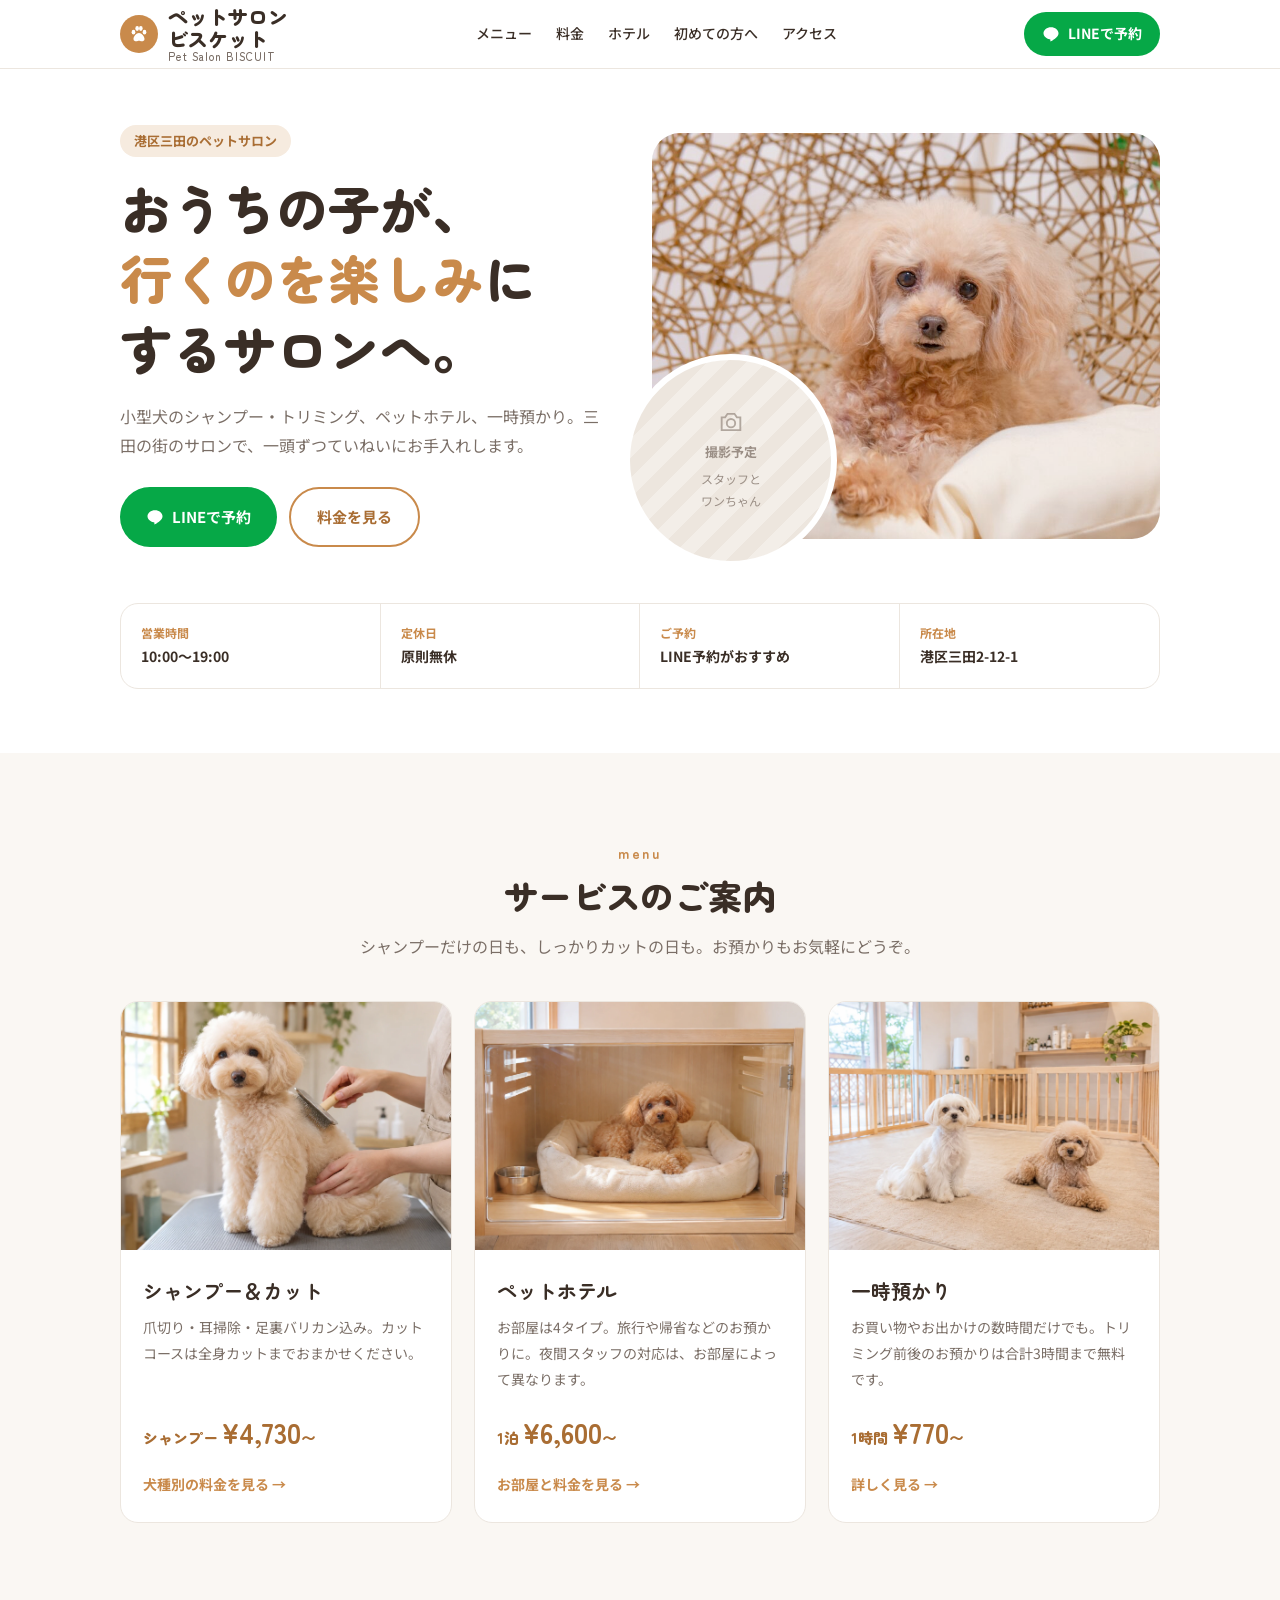
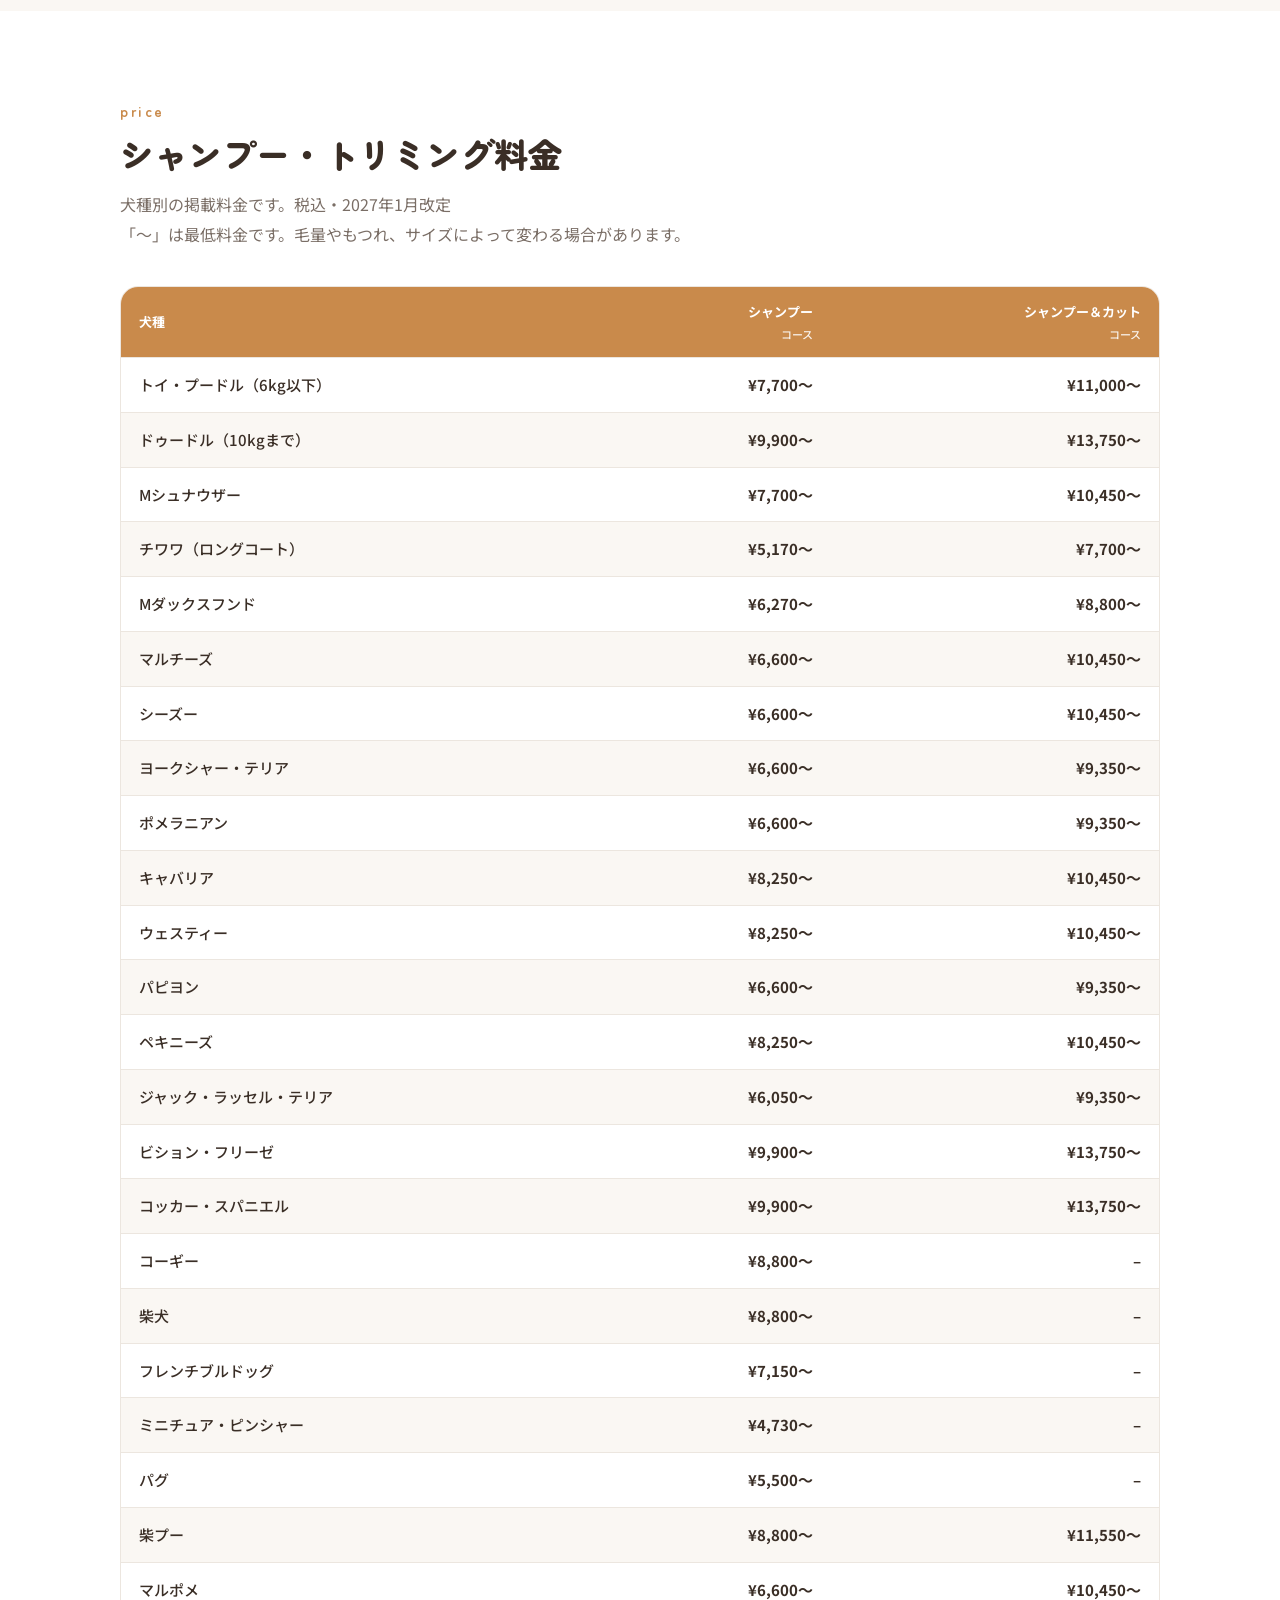
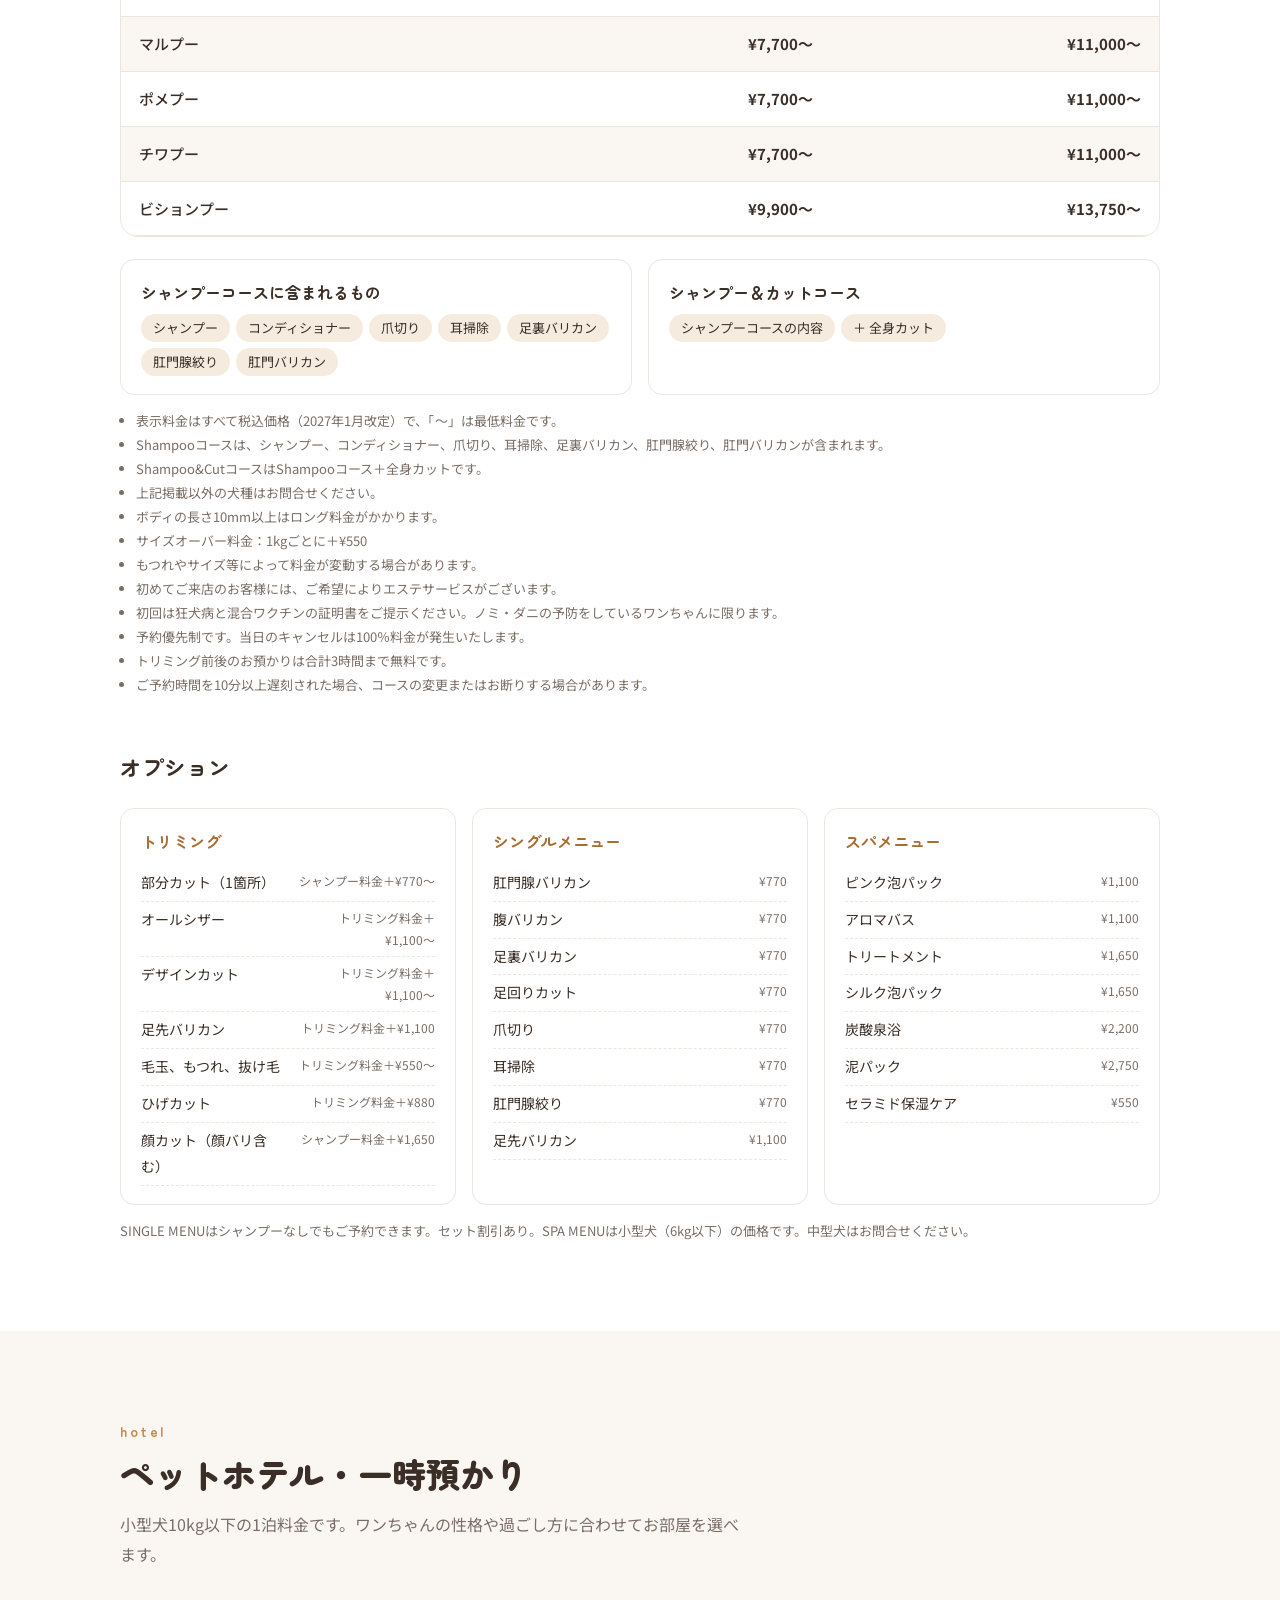
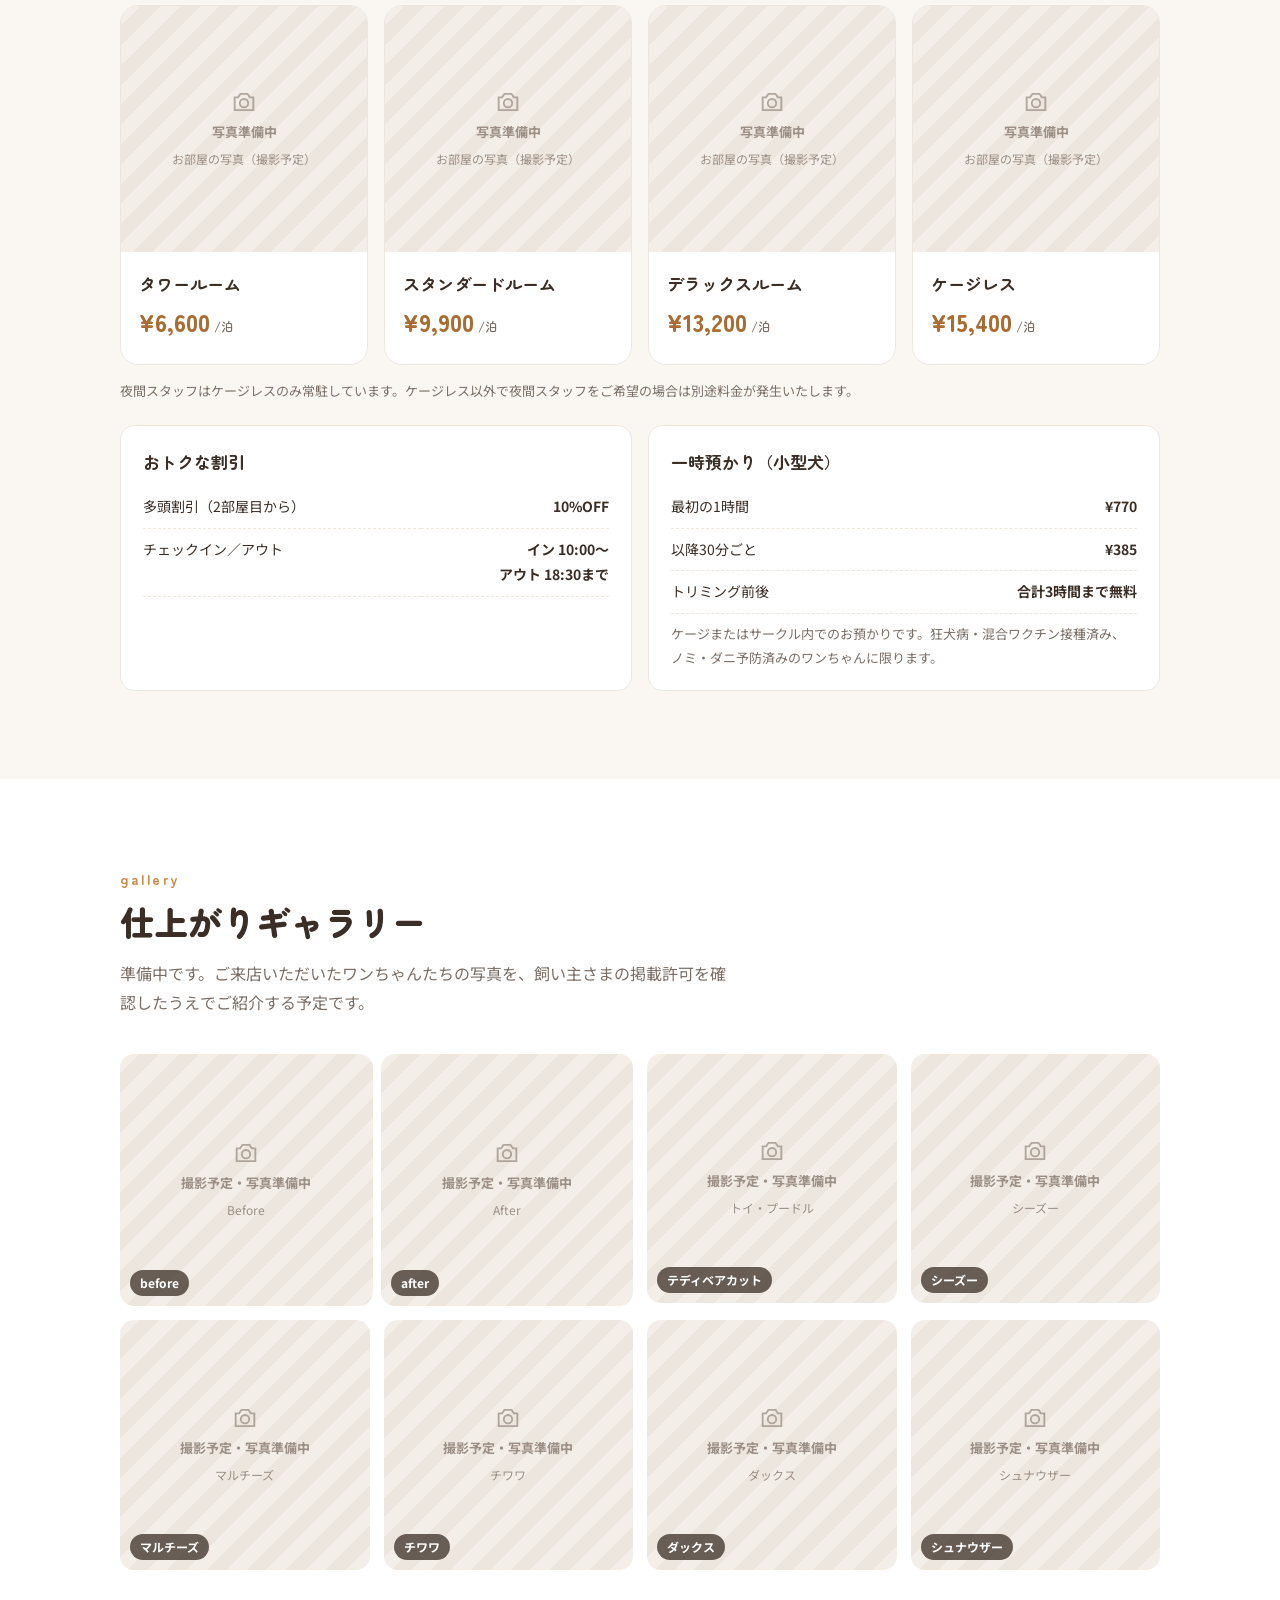
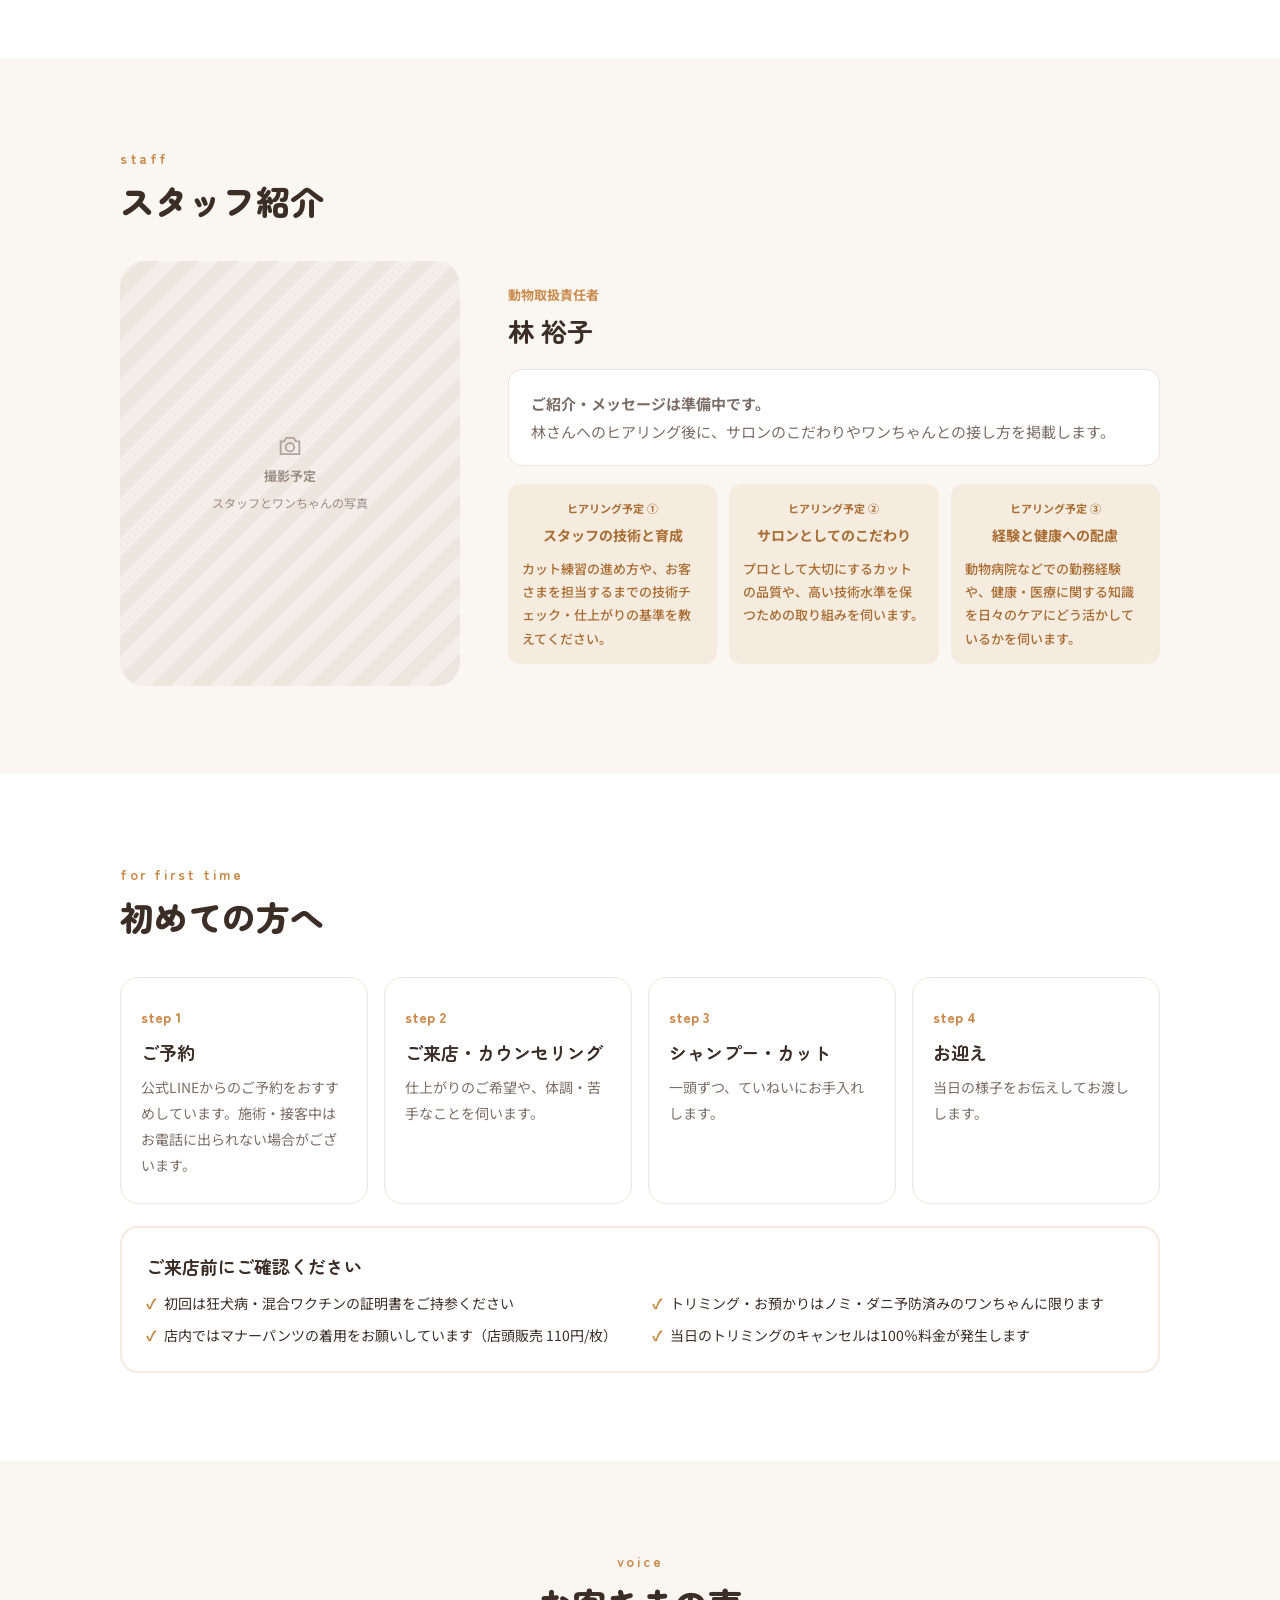
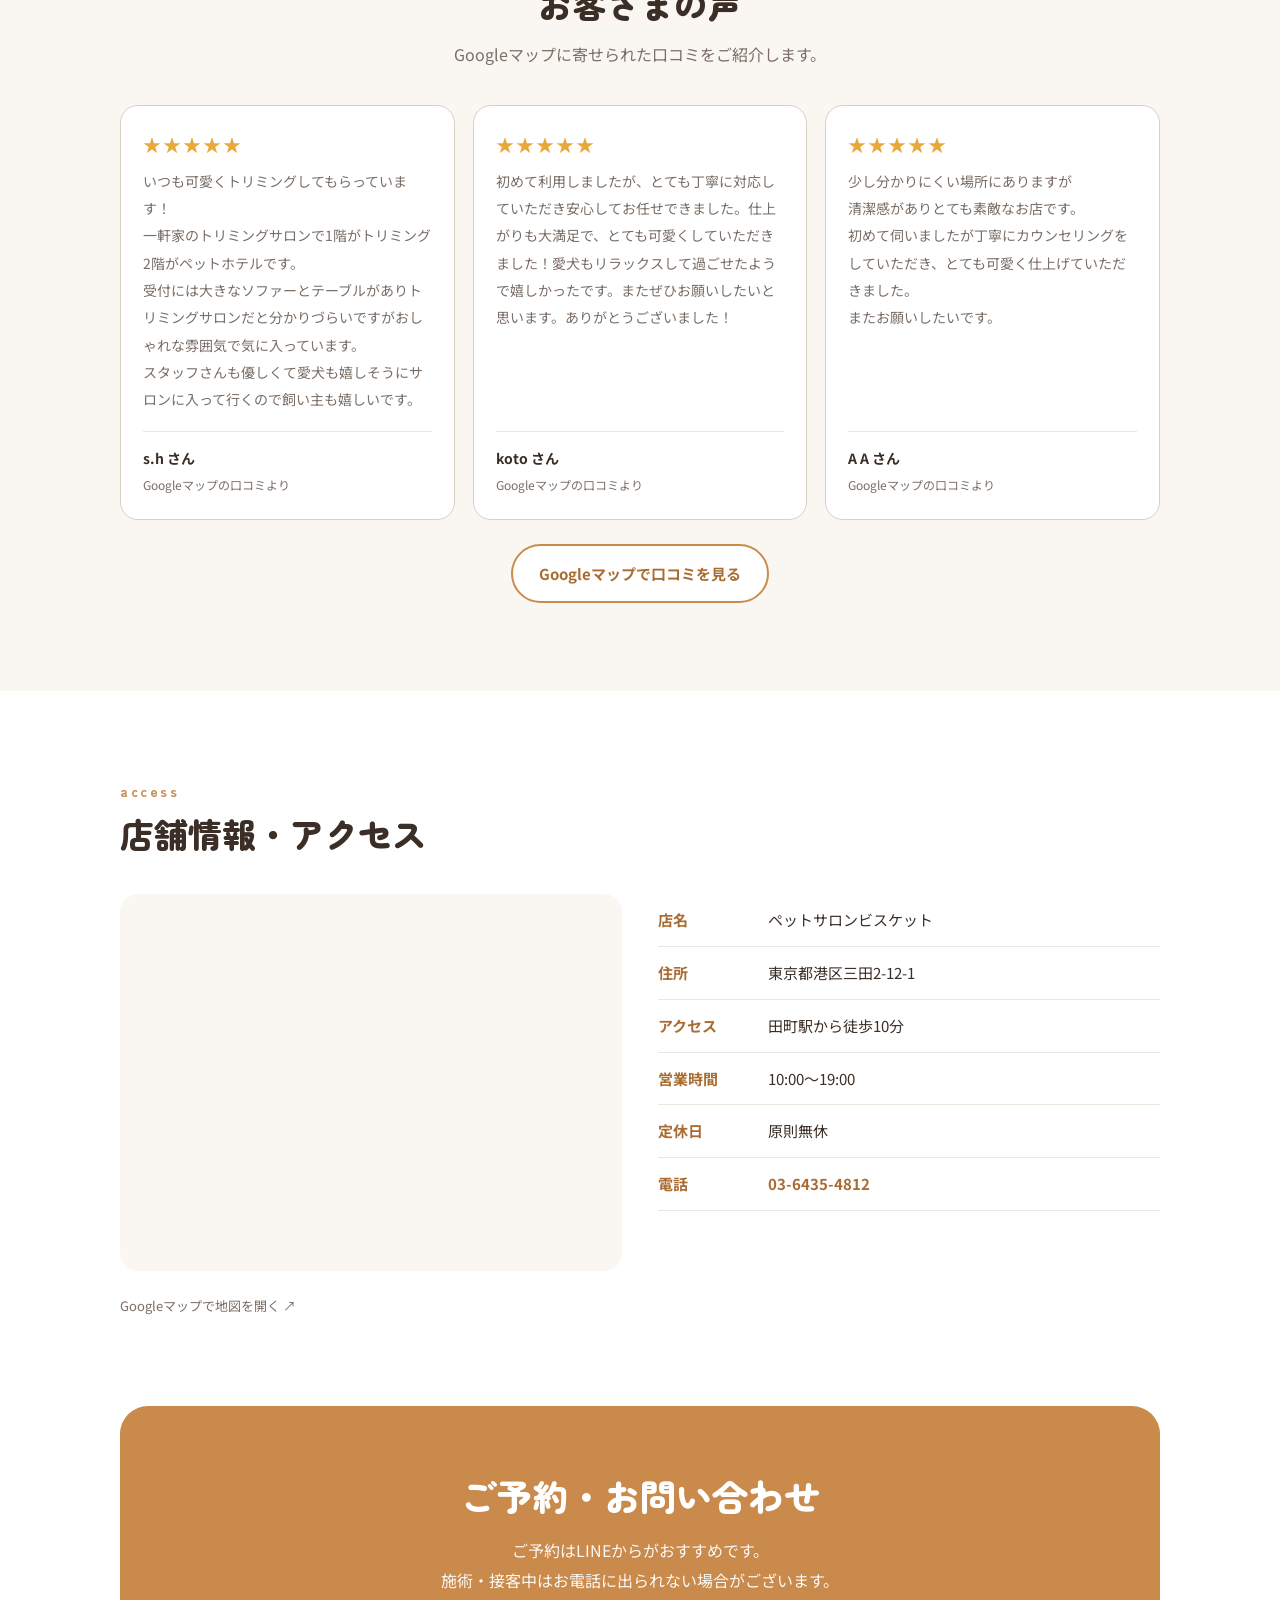
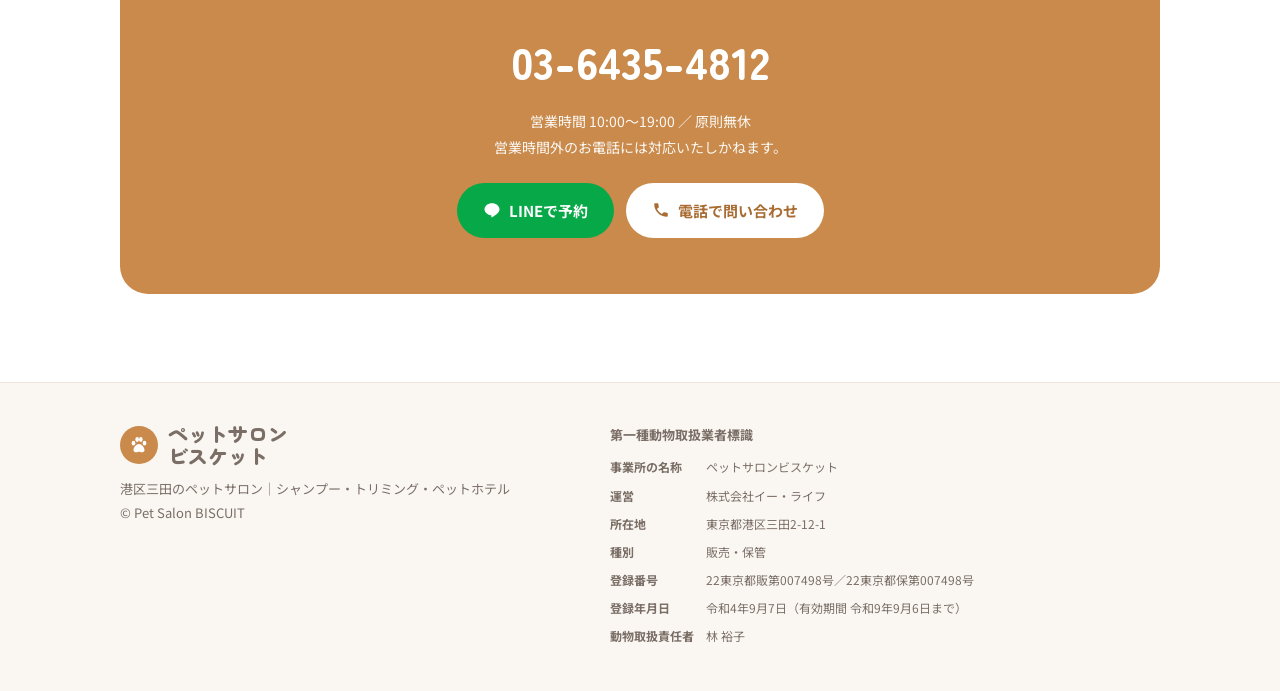
==== index.html @ 0bea969d "Add official LINE booking links and compact mobile reservation button" ====
<!doctype html>
<html lang="ja">
<head>
<meta charset="utf-8">
<meta name="viewport" content="width=device-width, initial-scale=1">
<meta name="robots" content="noindex">
<title>ペットサロンビスケット｜港区三田のトリミング・ペットホテル</title>
<meta name="description" content="港区三田のペットサロンビスケット。小型犬のシャンプー・トリミング、ペットホテル、一時預かり。">
<script>
// Reset only reloads; normal section links and first-time deep links still work.
if (performance.getEntriesByType('navigation')[0]?.type === 'reload') {
  if ('scrollRestoration' in history) history.scrollRestoration = 'manual';
  history.replaceState(history.state, '', location.pathname + location.search);
  const resetToTop = () => window.scrollTo({top: 0, left: 0, behavior: 'instant'});
  document.addEventListener('DOMContentLoaded', () => {
    resetToTop();
    document.fonts.ready.then(() => requestAnimationFrame(resetToTop));
  }, {once: true});
  window.addEventListener('pageshow', () => {
    resetToTop();
    requestAnimationFrame(() => requestAnimationFrame(resetToTop));
  }, {once: true});
}
</script>
<style>
@font-face{font-family:"Zen Maru Gothic";font-style:normal;font-weight:500;font-display:swap;src:url("assets/fonts/ZenMaruGothic-Medium.woff2") format("woff2")}
@font-face{font-family:"Zen Maru Gothic";font-style:normal;font-weight:700;font-display:swap;src:url("assets/fonts/ZenMaruGothic-Bold.woff2") format("woff2")}
@font-face{font-family:"Zen Maru Gothic";font-style:normal;font-weight:900;font-display:swap;src:url("assets/fonts/ZenMaruGothic-Black.woff2") format("woff2")}
@font-face{font-family:"Noto Sans JP";font-style:normal;font-weight:100 900;font-display:swap;src:url("assets/fonts/NotoSansJP[wght].woff2") format("woff2")}

:root{
  --ink:#3a2e26; --muted:#7a6e66; --line:#ece6df;
  --white:#fff; --soft:#faf7f3;
  --accent:#c98a4b; --accent-d:#a96d33; --accent-l:#f6ebdf;
  --green:#06c755;
  --radius:18px; --max:1080px;
}
*{box-sizing:border-box;margin:0;padding:0}
html{scroll-behavior:smooth}
body{font-family:"Noto Sans JP",sans-serif;color:var(--ink);background:var(--white);line-height:1.85;-webkit-font-smoothing:antialiased;overflow-x:hidden}
a{color:inherit;text-decoration:none}
.wrap{max-width:var(--max);margin:0 auto;padding:0 20px}
.maru{font-family:"Zen Maru Gothic",sans-serif}
.eyebrow{font-family:"Zen Maru Gothic";font-size:14px;letter-spacing:.18em;color:var(--accent);font-weight:700;text-transform:lowercase}
h2.sec{font-family:"Zen Maru Gothic";font-size:clamp(24px,3.6vw,34px);font-weight:900;line-height:1.45;margin:4px 0 12px}
.lead{color:var(--muted);max-width:620px}
section{padding:88px 0;position:relative}
.soft{background:var(--soft)}
.center{text-align:center}
.center .lead{margin:0 auto}
.btn{display:inline-flex;align-items:center;justify-content:center;gap:8px;padding:14px 26px;border-radius:999px;font-weight:700;font-size:15px;transition:background .2s}
.btn-primary{background:var(--accent);color:#fff}
.btn-primary:hover{background:var(--accent-d)}
.btn-line{background:var(--green);color:#fff}
.btn-outline{border:2px solid var(--accent);color:var(--accent-d);background:#fff}
.btn svg{width:18px;height:18px}

.demo-bar{background:var(--accent-l);color:var(--accent-d);font-size:12px;font-weight:700;text-align:center;padding:6px 12px}

/* header */
header{position:sticky;top:0;z-index:50;background:rgba(255,255,255,.96);border-bottom:1px solid var(--line)}
.nav{display:flex;align-items:center;justify-content:space-between;height:68px;gap:16px}
.logo{display:flex;align-items:center;gap:10px;font-family:"Zen Maru Gothic";font-weight:900;font-size:20px;line-height:1.1}
.logo .mark{width:38px;height:38px;border-radius:50%;background:var(--accent);display:flex;align-items:center;justify-content:center;color:#fff}
.logo .mark svg{width:22px;height:22px}
.logo small{display:block;font-size:11px;font-weight:500;color:var(--muted);letter-spacing:.08em}
.nav ul{display:flex;gap:24px;list-style:none;font-size:14px;font-weight:500}
.nav ul a:hover{color:var(--accent)}
.nav .tel-btn{padding:9px 18px;font-size:14px}
.menu-btn{display:none;background:none;border:0;font-size:26px;cursor:pointer;color:var(--ink)}

/* hero */
.hero{padding:56px 0 64px}
.hero-grid{display:grid;grid-template-columns:1fr 1.05fr;gap:48px;align-items:center}
.hero .badge{display:inline-block;background:var(--accent-l);color:var(--accent-d);font-size:13px;font-weight:700;border-radius:999px;padding:4px 14px;margin-bottom:16px}
.hero h1{font-family:"Zen Maru Gothic";font-size:clamp(32px,5vw,52px);font-weight:900;line-height:1.35}
.hero h1 em{font-style:normal;color:var(--accent)}
.hero p.sub{color:var(--muted);margin:18px 0 26px}
.hero-ctas{display:flex;gap:12px;flex-wrap:wrap}
.hero-photo{position:relative}
.hero-photo .main{aspect-ratio:5/4;border-radius:28px}
.hero-photo .sub{position:absolute;left:-28px;bottom:-28px;width:42%;aspect-ratio:1/1;border-radius:50%;border:6px solid #fff}

.info{margin-top:56px;display:grid;grid-template-columns:repeat(4,1fr);border:1px solid var(--line);border-radius:var(--radius);background:#fff}
.info div{padding:18px 20px;border-right:1px solid var(--line)}
.info div:last-child{border-right:0}
.info dt{font-size:12px;color:var(--accent);font-weight:700}
.info dd{font-size:15px;font-weight:700}
.tbd{display:inline-block;font-size:11px;font-weight:700;color:#b54a2a;background:#fdeee8;border-radius:4px;padding:0 6px;margin-left:4px;vertical-align:middle}

/* photo placeholder */
.ph{background:repeating-linear-gradient(135deg,#f3eee8 0 14px,#ede6de 14px 28px);display:flex;flex-direction:column;align-items:center;justify-content:center;gap:4px;color:#9b8f86;text-align:center;font-size:12px;padding:10px;overflow:hidden;position:relative}
.ph svg{width:28px;height:28px;opacity:.75}
.ph b{font-size:13px}
.cap{position:absolute;left:10px;bottom:10px;background:rgba(58,46,38,.75);color:#fff;font-size:12px;font-weight:700;padding:2px 10px;border-radius:999px}

/* menu cards */
.menus{display:grid;grid-template-columns:repeat(3,1fr);gap:22px;margin-top:40px}
.mcard{background:#fff;border:1px solid var(--line);border-radius:var(--radius);overflow:hidden;display:flex;flex-direction:column}
.mcard .ph{aspect-ratio:4/3}
.mcard .body{padding:22px 22px 24px;flex:1;display:flex;flex-direction:column}
.mcard h3{font-family:"Zen Maru Gothic";font-size:20px}
.mcard p{font-size:14px;color:var(--muted);margin:6px 0 14px;flex:1}
.mcard .price{font-family:"Zen Maru Gothic";font-weight:900;color:var(--accent-d);font-size:15px}
.mcard .price b{font-size:28px}
.mcard .more{margin-top:14px;font-size:14px;font-weight:700;color:var(--accent)}

/* price table */
.price-wrap{margin-top:36px;background:#fff;border:1px solid var(--line);border-radius:var(--radius);overflow:hidden}
.ptable{width:100%;border-collapse:collapse;font-size:15px}
.ptable th,.ptable td{padding:13px 18px;border-bottom:1px solid var(--line);text-align:left}
.ptable thead th{background:var(--accent);color:#fff;font-size:13px;font-weight:700}
.ptable thead th small{display:block;font-weight:500;opacity:.9;font-size:11px}
.ptable td.y{text-align:right;font-weight:700;font-variant-numeric:tabular-nums;white-space:nowrap}
.ptable thead th:not(:first-child){text-align:right}
.ptable tbody tr:nth-child(even){background:var(--soft)}
.ptable td.na{color:#bbb;text-align:right}
.ptable tr.group td{background:var(--accent-l);color:var(--accent-d);font-weight:700;font-size:13px;padding:8px 18px}
.includes{display:grid;grid-template-columns:1fr 1fr;gap:16px;margin-top:22px}
.includes .box{background:#fff;border:1px solid var(--line);border-radius:14px;padding:18px 20px;font-size:14px}
.includes h4{font-family:"Zen Maru Gothic";font-size:16px;margin-bottom:6px}
.includes ul{list-style:none;display:flex;flex-wrap:wrap;gap:6px}
.includes li{background:var(--accent-l);border-radius:999px;padding:2px 12px;font-size:13px}
.note-s{font-size:13px;color:var(--muted);margin-top:14px}
.note-s li{margin-left:1.2em}

.options{display:grid;grid-template-columns:repeat(3,1fr);gap:16px;margin-top:22px}
.options .box{background:#fff;border:1px solid var(--line);border-radius:14px;padding:18px 20px}
.options h4{font-family:"Zen Maru Gothic";font-size:16px;margin-bottom:8px;color:var(--accent-d)}
.options li{list-style:none;display:flex;justify-content:space-between;font-size:14px;padding:5px 0;border-bottom:1px dashed var(--line)}
.options li span:last-child{color:var(--muted);font-size:12px}

/* hotel */
.rooms{display:grid;grid-template-columns:repeat(4,1fr);gap:16px;margin-top:36px}
.room{background:#fff;border:1px solid var(--line);border-radius:var(--radius);overflow:hidden}
.room .ph{aspect-ratio:1/1}
.room .body{padding:16px 18px 20px}
.room h4{font-family:"Zen Maru Gothic";font-size:17px}
.room .p{font-family:"Zen Maru Gothic";font-weight:900;color:var(--accent-d);font-size:24px}
.room .p small{font-size:13px;color:var(--muted);font-weight:500}
.hotel-info{display:grid;grid-template-columns:1fr 1fr;gap:16px;margin-top:22px}
.hotel-info .box{background:#fff;border:1px solid var(--line);border-radius:14px;padding:20px 22px;font-size:14px}
.hotel-info h4{font-family:"Zen Maru Gothic";font-size:17px;margin-bottom:8px}
.hotel-info table{width:100%;border-collapse:collapse}
.hotel-info td{padding:8px 0;border-bottom:1px dashed var(--line)}
.hotel-info td:last-child{text-align:right;font-weight:700}

/* gallery */
.gallery{display:grid;grid-template-columns:repeat(4,1fr);gap:14px;margin-top:36px}
.gallery .ph{aspect-ratio:1/1;border-radius:14px}
.ba{grid-column:span 2;display:grid;grid-template-columns:1fr 1fr;gap:8px}
.ba .ph{aspect-ratio:1/1}

/* staff */
.staff{display:grid;grid-template-columns:340px 1fr;gap:48px;align-items:center;margin-top:36px}
.staff .ph{aspect-ratio:4/5;border-radius:24px}
.staff .role{font-size:13px;color:var(--accent);font-weight:700}
.staff h3{font-family:"Zen Maru Gothic";font-size:26px;margin-bottom:14px}
.staff .msg{background:#fff;border:1px solid var(--line);border-radius:14px;padding:20px 22px;color:var(--muted);font-size:15px}
.points{display:grid;grid-template-columns:repeat(3,1fr);gap:12px;margin-top:18px}
.points div{background:var(--accent-l);border-radius:12px;padding:14px;font-size:13px;font-weight:700;text-align:center;color:var(--accent-d)}

/* first time */
.steps{display:grid;grid-template-columns:repeat(4,1fr);gap:16px;margin-top:36px;list-style:none;counter-reset:s}
.steps li{background:#fff;border:1px solid var(--line);border-radius:var(--radius);padding:24px 20px;position:relative}
.steps li::before{counter-increment:s;content:"step " counter(s);font-family:"Zen Maru Gothic";font-weight:900;color:var(--accent);font-size:14px}
.steps h4{font-family:"Zen Maru Gothic";font-size:18px;margin:4px 0 6px}
.steps p{font-size:14px;color:var(--muted)}
.bring{margin-top:22px;background:#fff;border:2px solid var(--accent-l);border-radius:var(--radius);padding:22px 24px}
.bring h4{font-family:"Zen Maru Gothic";font-size:18px;margin-bottom:8px}
.bring ul{list-style:none;display:grid;grid-template-columns:1fr 1fr;gap:6px 24px;font-size:14px}
.bring li::before{content:"✓";color:var(--accent);font-weight:900;margin-right:8px}

/* reviews */
.reviews{display:grid;grid-template-columns:repeat(3,1fr);gap:18px;margin-top:36px}
.review{background:#fff;border:1px dashed #d9cfc4;border-radius:var(--radius);padding:22px;color:var(--muted);font-size:14px;min-height:170px;display:flex;flex-direction:column;justify-content:center;text-align:center}
.review .stars{color:#e8a93a;font-size:18px;letter-spacing:2px;margin-bottom:6px}
.review-cta{margin-top:24px;display:flex;justify-content:center;gap:12px;flex-wrap:wrap}

/* access */
.access{display:grid;grid-template-columns:1fr 1fr;gap:36px;margin-top:36px;align-items:start}
.access iframe{width:100%;aspect-ratio:4/3;border:0;border-radius:var(--radius);background:var(--soft)}
.access dl{display:grid;grid-template-columns:110px 1fr;font-size:15px}
.access dt,.access dd{padding:12px 0;border-bottom:1px solid var(--line)}
.access dt{font-weight:700;color:var(--accent-d)}

/* reserve */
.reserve{background:var(--accent);color:#fff;text-align:center;border-radius:28px;padding:56px 24px}
.reserve h2{font-family:"Zen Maru Gothic";font-size:clamp(24px,4vw,36px);font-weight:900}
.reserve p{opacity:.95;margin:8px 0 26px}
.reserve .tel{font-family:"Zen Maru Gothic";font-size:clamp(30px,5vw,44px);font-weight:900;display:block;margin-bottom:6px}
.reserve .btn-white{background:#fff;color:var(--accent-d)}

footer{background:var(--soft);border-top:1px solid var(--line);padding:40px 0;font-size:13px;color:var(--muted)}
.foot{display:grid;grid-template-columns:1fr 1.2fr;gap:32px}
.foot table{font-size:12px;border-collapse:collapse}
.foot td{padding:3px 12px 3px 0;vertical-align:top}
.foot td:first-child{white-space:nowrap;font-weight:700}

.note{display:none;position:absolute;z-index:5;top:14px;right:14px;max-width:290px;background:#fff8d6;border:2px solid #f1c94a;border-radius:10px;padding:8px 12px;font-size:12px;line-height:1.6;box-shadow:0 6px 16px rgba(0,0,0,.12);text-align:left;color:var(--ink)}
.note b{color:#c0561f}
.show-notes .note{display:block}
.notes-toggle{position:fixed;right:16px;bottom:16px;z-index:60;background:var(--ink);color:#fff;border:2px solid #f1c94a;border-radius:999px;padding:10px 18px;font-size:13px;font-weight:700;cursor:pointer;font-family:inherit}

@media (max-width:900px){
  .nav ul,.nav .tel-btn{display:none}
  .menu-btn{display:block}
  .nav.open ul{display:flex;flex-direction:column;position:absolute;top:68px;left:0;right:0;background:#fff;padding:16px 20px 24px;gap:14px;border-bottom:1px solid var(--line)}
  .hero-grid,.staff,.access,.foot,.hotel-info,.includes{grid-template-columns:1fr}
  .hero-photo{margin:0 0 20px 20px}
  .info{grid-template-columns:1fr 1fr}
  .info div:nth-child(2){border-right:0}
  .info div:nth-child(-n+2){border-bottom:1px solid var(--line)}
  .menus,.options,.reviews{grid-template-columns:1fr}
  .rooms,.steps{grid-template-columns:1fr 1fr}
  .gallery{grid-template-columns:1fr 1fr}
  .staff .ph{aspect-ratio:4/3}
  .points{grid-template-columns:1fr}
  .bring ul{grid-template-columns:1fr}
  .ptable{font-size:14px}
  .ptable th,.ptable td{padding:11px 12px}
  section{padding:64px 0}
  .note{position:static;max-width:none;margin:0 0 14px}


  .notes-toggle{bottom:72px}
}

/* Content and accessibility additions; palette and type scale follow the supplied design. */
body{background:var(--soft)}
section{background:var(--white);scroll-margin-top:90px}
section.soft{background:var(--soft)}
.ptable tbody th{font-weight:500;overflow-wrap:anywhere}
.options li{gap:12px;align-items:start}.options li span:last-child{flex:0 0 48%;text-align:right}
.hotel-info td{vertical-align:top}.info dd{font-size:14px}
.points h4{font-size:14px;margin-bottom:8px}.points p{font-weight:500;text-align:left;line-height:1.8}
.points .interview-label{display:block;font-size:11px;margin-bottom:4px}
a:focus-visible,button:focus-visible{outline:3px solid var(--accent-d);outline-offset:4px}
.skip{position:absolute;left:8px;top:-100px;background:white;padding:12px;z-index:100}.skip:focus{top:8px}
@media(max-width:600px){.ptable th,.ptable td{padding:11px 7px;font-size:12px}.ptable th:first-child{width:44%}.room .body{padding:16px 12px}.room .p{font-size:22px}.access dl{grid-template-columns:85px 1fr}.foot table{table-layout:fixed;width:100%;overflow-wrap:anywhere}.foot td:first-child{width:95px;white-space:normal}.info div{padding:14px 12px}.hotel-info td{font-size:13px}}
@media(prefers-reduced-motion:reduce){html{scroll-behavior:auto}*{transition:none!important}}
/* Reviews quoted from screenshots supplied by the site owner. */
.review{text-align:left;justify-content:flex-start;border-style:solid}
.review blockquote{margin:0;line-height:1.95;flex:1;overflow-wrap:anywhere}
.review-author{font-weight:700;color:var(--ink);margin-top:18px;padding-top:14px;border-top:1px solid var(--line)}
.review-author span{display:block;font-weight:400;font-size:12px;color:var(--muted);margin-top:2px}
.hero-image{overflow:hidden}
.hero-image img{display:block;width:100%;height:100%;object-fit:cover;object-position:center}
.service-photo{position:relative;aspect-ratio:4/3;overflow:hidden;background:var(--accent-l)}
.service-photo img{display:block;width:100%;height:100%;object-fit:cover}

/* Mobile: lead with the dog photo and the future owner-and-dog portrait. */
@media(max-width:900px){
 .hero{padding:20px 0 40px;background:linear-gradient(180deg,var(--soft),var(--white) 70%)}
 .hero-grid{gap:32px;align-items:start}
 .hero-photo{order:-1;width:calc(100% - 12px);max-width:560px;margin:0 auto 0 12px}
 .hero-photo .main{aspect-ratio:4/3;border-radius:24px}
 .hero-photo .sub{left:-12px;bottom:-16px;width:36%;border-width:5px;box-shadow:0 8px 24px #3a2e2610}
 .hero .badge{margin-bottom:10px;font-size:12px}
 .hero h1{font-size:clamp(30px,7.8vw,38px);line-height:1.4}
 .hero p.sub{font-size:14px;margin:12px 0 18px;line-height:1.9}
 .hero .hero-ctas{gap:8px}
 .hero .hero-ctas .btn{font-size:14px;padding:12px 18px}
 .hero .info{margin-top:28px}

 footer{padding-bottom:calc(40px + env(safe-area-inset-bottom,0px))}
}

.mobile-course{display:none}
.breed-note,.price-period{display:inline-block;white-space:nowrap}
@media(max-width:600px){
 #price .lead{font-size:14px;line-height:1.9}
 .price-period{font-size:12px;background:var(--accent-l);color:var(--accent-d);border-radius:6px;padding:1px 7px;margin:4px 0}
 .price-wrap{margin-top:24px}
 .ptable{display:block}
 .ptable thead{position:absolute;width:1px;height:1px;padding:0;overflow:hidden;clip-path:inset(50%);white-space:nowrap}
 .ptable tbody{display:block}
 .ptable tbody tr{display:grid;grid-template-columns:minmax(0,1fr) minmax(0,1fr);padding:16px;border-bottom:1px solid var(--line);gap:10px 12px}
 .ptable tbody tr:last-child{border-bottom:0}
 .ptable tbody th:first-child{grid-column:1/-1;width:auto;padding:0;border:0;font-size:15px;font-weight:700;line-height:1.7;overflow-wrap:normal;word-break:normal}
 .ptable .breed-note{font-size:12px;font-weight:500;color:var(--muted);margin-left:3px}
 .ptable td.y{padding:0;border:0;text-align:left;font-size:17px;line-height:1.6}
 .mobile-course{display:block;font-size:11px;font-weight:500;color:var(--muted);white-space:nowrap}
 .course-amount{display:block;white-space:nowrap;color:var(--accent-d)}
}
.btn-line{background:#06a847}.btn-line:hover{background:#058a3b}
.line-float{display:none}
@media(max-width:900px){
 .line-float{display:inline-flex;align-items:center;gap:8px;position:fixed;right:16px;bottom:calc(12px + env(safe-area-inset-bottom,0px));z-index:55;background:#06a847;color:#fff;padding:12px 20px;min-height:48px;border-radius:999px;font-size:14px;font-weight:700;box-shadow:0 5px 18px #0002}
 .line-float svg{width:20px;height:20px}
 footer{padding-bottom:calc(88px + env(safe-area-inset-bottom,0px))}
}
</style>
</head>
<body>
<a class="skip" href="#top">本文へスキップ</a>

<svg width="0" height="0" style="position:absolute">
  <symbol id="cam" viewBox="0 0 24 24"><path fill="none" stroke="currentColor" stroke-width="1.6" d="M4 8h3l2-3h6l2 3h3v11H4z"/><circle cx="12" cy="13" r="3.6" fill="none" stroke="currentColor" stroke-width="1.6"/></symbol>
  <symbol id="paw" viewBox="0 0 24 24"><g fill="currentColor"><ellipse cx="6" cy="10" rx="2" ry="2.6"/><ellipse cx="10" cy="6" rx="2" ry="2.6"/><ellipse cx="14" cy="6" rx="2" ry="2.6"/><ellipse cx="18" cy="10" rx="2" ry="2.6"/><path d="M12 11c-3 0-6 4-6 6.5 0 2 1.6 2.5 3 2.5 1.2 0 2-.6 3-.6s1.8.6 3 .6c1.4 0 3-.5 3-2.5C18 15 15 11 12 11z"/></g></symbol>
  <symbol id="tel" viewBox="0 0 24 24"><path fill="currentColor" d="M6.6 10.8a15.1 15.1 0 0 0 6.6 6.6l2.2-2.2c.3-.3.7-.4 1-.2 1.1.4 2.3.6 3.6.6.6 0 1 .4 1 1V20c0 .6-.4 1-1 1A17 17 0 0 1 3 4c0-.6.4-1 1-1h3.5c.6 0 1 .4 1 1 0 1.2.2 2.4.6 3.6.1.3 0 .7-.2 1z"/></symbol>
  <symbol id="line" viewBox="0 0 24 24"><path fill="currentColor" d="M12 3C6.5 3 2 6.6 2 11c0 3.9 3.5 7.2 8.3 7.9.3.1.8.2.9.5.1.3 0 .7 0 1l-.1.9c0 .3-.2 1 .9.5s5.9-3.5 8-6C21.4 14.3 22 12.7 22 11c0-4.4-4.5-8-10-8z"/></symbol>
</svg>

<header>
  <div class="wrap nav" id="nav">
    <a href="#top" class="logo"><span class="mark"><svg><use href="#paw"/></svg></span><span>ペットサロン<br>ビスケット<small>Pet Salon BISCUIT</small></span></a>
    <ul id="nav-links">
      <li><a href="#menu">メニュー</a></li>
      <li><a href="#price">料金</a></li>
      <li><a href="#hotel">ホテル</a></li>
      <li><a href="#first">初めての方へ</a></li>
      <li><a href="#access">アクセス</a></li>
    </ul>
    <a href="https://lin.ee/vAalwNK" target="_blank" rel="noopener noreferrer" class="btn btn-line tel-btn"><svg aria-hidden="true"><use href="#line"/></svg>LINEで予約</a>
    <button class="menu-btn" aria-label="メニュー" aria-expanded="false" aria-controls="nav-links">☰</button>
  </div>
</header>

<!-- HERO -->
<section class="hero" id="top">
  <div class="wrap">
    <div class="hero-grid">
      <div>
        <span class="badge">港区三田のペットサロン</span>
        <h1>おうちの子が、<br><em>行くのを楽しみ</em>に<br>するサロンへ。</h1>
        <p class="sub">小型犬のシャンプー・トリミング、ペットホテル、一時預かり。三田の街のサロンで、一頭ずつていねいにお手入れします。</p>
        <div class="hero-ctas">
          <a href="https://lin.ee/vAalwNK" target="_blank" rel="noopener noreferrer" class="btn btn-line"><svg aria-hidden="true"><use href="#line"/></svg>LINEで予約</a>
          <a href="#price" class="btn btn-outline">料金を見る</a>
        </div>
      </div>
      <div class="hero-photo">
        <div class="main hero-image"><img src="assets/22564537805127f2.jpg" alt="椅子の上でくつろぐトイ・プードル" width="1024" height="683" fetchpriority="high" decoding="async"></div>
        <div class="ph sub"><svg><use href="#cam"/></svg><b>撮影予定</b>スタッフと<br>ワンちゃん</div>
      </div>
    </div>
    <dl class="info">
      <div><dt>営業時間</dt><dd>10:00〜19:00</dd></div>
      <div><dt>定休日</dt><dd>原則無休</dd></div>
      <div><dt>ご予約</dt><dd><a href="https://lin.ee/vAalwNK" target="_blank" rel="noopener noreferrer">LINE予約がおすすめ</a></dd></div>
      <div><dt>所在地</dt><dd>港区三田2-12-1</dd></div>
    </dl>
  </div>
</section>

<!-- MENU -->
<section class="soft" id="menu">
  <div class="wrap center">
    <div class="eyebrow">menu</div>
    <h2 class="sec">サービスのご案内</h2>
    <p class="lead">シャンプーだけの日も、しっかりカットの日も。お預かりもお気軽にどうぞ。</p>
  </div>
  <div class="wrap">
    <div class="menus">
      <a class="mcard" href="#price"><div class="service-photo"><img src="assets/service-grooming-ai.webp" alt="ブラッシングを受けるトイ・プードルのイメージ（AI生成）" width="1448" height="1086" loading="lazy" decoding="async"></div><div class="body"><h3>シャンプー＆カット</h3><p>爪切り・耳掃除・足裏バリカン込み。カットコースは全身カットまでおまかせください。</p><div class="price">シャンプー <b>¥4,730</b>〜</div><span class="more">犬種別の料金を見る →</span></div></a>
      <a class="mcard" href="#hotel"><div class="service-photo"><img src="assets/service-hotel-ai.webp" alt="ペットホテルでくつろぐ犬のイメージ（AI生成）" width="1448" height="1086" loading="lazy" decoding="async"></div><div class="body"><h3>ペットホテル</h3><p>お部屋は4タイプ。旅行や帰省などのお預かりに。夜間スタッフの対応は、お部屋によって異なります。</p><div class="price">1泊 <b>¥6,600</b>〜</div><span class="more">お部屋と料金を見る →</span></div></a>
      <a class="mcard" href="#hotel"><div class="service-photo"><img src="assets/service-daycare-ai.webp" alt="サークルでくつろぐ2頭の小型犬のイメージ（AI生成）" width="1448" height="1086" loading="lazy" decoding="async"></div><div class="body"><h3>一時預かり</h3><p>お買い物やお出かけの数時間だけでも。トリミング前後のお預かりは合計3時間まで無料です。</p><div class="price">1時間 <b>¥770</b>〜</div><span class="more">詳しく見る →</span></div></a>
    </div>
  </div>
</section>

<!-- PRICE -->
<section id="price">
  <div class="wrap">
    <div class="eyebrow">price</div>
    <h2 class="sec">シャンプー・トリミング料金</h2>
    <p class="lead">犬種別の掲載料金です。<span class="price-period">税込・2027年1月改定</span><br>「〜」は最低料金です。毛量やもつれ、サイズによって変わる場合があります。</p>

    <div class="price-wrap">
      <table class="ptable" role="table" aria-label="犬種別のシャンプー・カット料金">
        <thead><tr><th>犬種</th><th>シャンプー<small>コース</small></th><th>シャンプー＆カット<small>コース</small></th></tr></thead>
        <tbody><tr role="row"><th scope="row" role="rowheader">トイ・プードル<span class="breed-note">（6kg以下）</span></th><td class="y" role="cell"><span class="mobile-course" aria-hidden="true">シャンプー</span><span class="course-amount">¥7,700〜</span></td><td class="y" role="cell"><span class="mobile-course" aria-hidden="true">シャンプー＆カット</span><span class="course-amount">¥11,000〜</span></td></tr><tr role="row"><th scope="row" role="rowheader">ドゥードル<span class="breed-note">（10kgまで）</span></th><td class="y" role="cell"><span class="mobile-course" aria-hidden="true">シャンプー</span><span class="course-amount">¥9,900〜</span></td><td class="y" role="cell"><span class="mobile-course" aria-hidden="true">シャンプー＆カット</span><span class="course-amount">¥13,750〜</span></td></tr><tr role="row"><th scope="row" role="rowheader">Mシュナウザー</th><td class="y" role="cell"><span class="mobile-course" aria-hidden="true">シャンプー</span><span class="course-amount">¥7,700〜</span></td><td class="y" role="cell"><span class="mobile-course" aria-hidden="true">シャンプー＆カット</span><span class="course-amount">¥10,450〜</span></td></tr><tr role="row"><th scope="row" role="rowheader">チワワ<span class="breed-note">（ロングコート）</span></th><td class="y" role="cell"><span class="mobile-course" aria-hidden="true">シャンプー</span><span class="course-amount">¥5,170〜</span></td><td class="y" role="cell"><span class="mobile-course" aria-hidden="true">シャンプー＆カット</span><span class="course-amount">¥7,700〜</span></td></tr><tr role="row"><th scope="row" role="rowheader">Mダックスフンド</th><td class="y" role="cell"><span class="mobile-course" aria-hidden="true">シャンプー</span><span class="course-amount">¥6,270〜</span></td><td class="y" role="cell"><span class="mobile-course" aria-hidden="true">シャンプー＆カット</span><span class="course-amount">¥8,800〜</span></td></tr><tr role="row"><th scope="row" role="rowheader">マルチーズ</th><td class="y" role="cell"><span class="mobile-course" aria-hidden="true">シャンプー</span><span class="course-amount">¥6,600〜</span></td><td class="y" role="cell"><span class="mobile-course" aria-hidden="true">シャンプー＆カット</span><span class="course-amount">¥10,450〜</span></td></tr><tr role="row"><th scope="row" role="rowheader">シーズー</th><td class="y" role="cell"><span class="mobile-course" aria-hidden="true">シャンプー</span><span class="course-amount">¥6,600〜</span></td><td class="y" role="cell"><span class="mobile-course" aria-hidden="true">シャンプー＆カット</span><span class="course-amount">¥10,450〜</span></td></tr><tr role="row"><th scope="row" role="rowheader">ヨークシャー・テリア</th><td class="y" role="cell"><span class="mobile-course" aria-hidden="true">シャンプー</span><span class="course-amount">¥6,600〜</span></td><td class="y" role="cell"><span class="mobile-course" aria-hidden="true">シャンプー＆カット</span><span class="course-amount">¥9,350〜</span></td></tr><tr role="row"><th scope="row" role="rowheader">ポメラニアン</th><td class="y" role="cell"><span class="mobile-course" aria-hidden="true">シャンプー</span><span class="course-amount">¥6,600〜</span></td><td class="y" role="cell"><span class="mobile-course" aria-hidden="true">シャンプー＆カット</span><span class="course-amount">¥9,350〜</span></td></tr><tr role="row"><th scope="row" role="rowheader">キャバリア</th><td class="y" role="cell"><span class="mobile-course" aria-hidden="true">シャンプー</span><span class="course-amount">¥8,250〜</span></td><td class="y" role="cell"><span class="mobile-course" aria-hidden="true">シャンプー＆カット</span><span class="course-amount">¥10,450〜</span></td></tr><tr role="row"><th scope="row" role="rowheader">ウェスティー</th><td class="y" role="cell"><span class="mobile-course" aria-hidden="true">シャンプー</span><span class="course-amount">¥8,250〜</span></td><td class="y" role="cell"><span class="mobile-course" aria-hidden="true">シャンプー＆カット</span><span class="course-amount">¥10,450〜</span></td></tr><tr role="row"><th scope="row" role="rowheader">パピヨン</th><td class="y" role="cell"><span class="mobile-course" aria-hidden="true">シャンプー</span><span class="course-amount">¥6,600〜</span></td><td class="y" role="cell"><span class="mobile-course" aria-hidden="true">シャンプー＆カット</span><span class="course-amount">¥9,350〜</span></td></tr><tr role="row"><th scope="row" role="rowheader">ペキニーズ</th><td class="y" role="cell"><span class="mobile-course" aria-hidden="true">シャンプー</span><span class="course-amount">¥8,250〜</span></td><td class="y" role="cell"><span class="mobile-course" aria-hidden="true">シャンプー＆カット</span><span class="course-amount">¥10,450〜</span></td></tr><tr role="row"><th scope="row" role="rowheader">ジャック・ラッセル・テリア</th><td class="y" role="cell"><span class="mobile-course" aria-hidden="true">シャンプー</span><span class="course-amount">¥6,050〜</span></td><td class="y" role="cell"><span class="mobile-course" aria-hidden="true">シャンプー＆カット</span><span class="course-amount">¥9,350〜</span></td></tr><tr role="row"><th scope="row" role="rowheader">ビション・フリーゼ</th><td class="y" role="cell"><span class="mobile-course" aria-hidden="true">シャンプー</span><span class="course-amount">¥9,900〜</span></td><td class="y" role="cell"><span class="mobile-course" aria-hidden="true">シャンプー＆カット</span><span class="course-amount">¥13,750〜</span></td></tr><tr role="row"><th scope="row" role="rowheader">コッカー・スパニエル</th><td class="y" role="cell"><span class="mobile-course" aria-hidden="true">シャンプー</span><span class="course-amount">¥9,900〜</span></td><td class="y" role="cell"><span class="mobile-course" aria-hidden="true">シャンプー＆カット</span><span class="course-amount">¥13,750〜</span></td></tr><tr role="row"><th scope="row" role="rowheader">コーギー</th><td class="y" role="cell"><span class="mobile-course" aria-hidden="true">シャンプー</span><span class="course-amount">¥8,800〜</span></td><td class="y" role="cell"><span class="mobile-course" aria-hidden="true">シャンプー＆カット</span><span class="course-amount">–</span></td></tr><tr role="row"><th scope="row" role="rowheader">柴犬</th><td class="y" role="cell"><span class="mobile-course" aria-hidden="true">シャンプー</span><span class="course-amount">¥8,800〜</span></td><td class="y" role="cell"><span class="mobile-course" aria-hidden="true">シャンプー＆カット</span><span class="course-amount">–</span></td></tr><tr role="row"><th scope="row" role="rowheader">フレンチブルドッグ</th><td class="y" role="cell"><span class="mobile-course" aria-hidden="true">シャンプー</span><span class="course-amount">¥7,150〜</span></td><td class="y" role="cell"><span class="mobile-course" aria-hidden="true">シャンプー＆カット</span><span class="course-amount">–</span></td></tr><tr role="row"><th scope="row" role="rowheader">ミニチュア・ピンシャー</th><td class="y" role="cell"><span class="mobile-course" aria-hidden="true">シャンプー</span><span class="course-amount">¥4,730〜</span></td><td class="y" role="cell"><span class="mobile-course" aria-hidden="true">シャンプー＆カット</span><span class="course-amount">–</span></td></tr><tr role="row"><th scope="row" role="rowheader">パグ</th><td class="y" role="cell"><span class="mobile-course" aria-hidden="true">シャンプー</span><span class="course-amount">¥5,500〜</span></td><td class="y" role="cell"><span class="mobile-course" aria-hidden="true">シャンプー＆カット</span><span class="course-amount">–</span></td></tr><tr role="row"><th scope="row" role="rowheader">柴プー</th><td class="y" role="cell"><span class="mobile-course" aria-hidden="true">シャンプー</span><span class="course-amount">¥8,800〜</span></td><td class="y" role="cell"><span class="mobile-course" aria-hidden="true">シャンプー＆カット</span><span class="course-amount">¥11,550〜</span></td></tr><tr role="row"><th scope="row" role="rowheader">マルポメ</th><td class="y" role="cell"><span class="mobile-course" aria-hidden="true">シャンプー</span><span class="course-amount">¥6,600〜</span></td><td class="y" role="cell"><span class="mobile-course" aria-hidden="true">シャンプー＆カット</span><span class="course-amount">¥10,450〜</span></td></tr><tr role="row"><th scope="row" role="rowheader">マルプー</th><td class="y" role="cell"><span class="mobile-course" aria-hidden="true">シャンプー</span><span class="course-amount">¥7,700〜</span></td><td class="y" role="cell"><span class="mobile-course" aria-hidden="true">シャンプー＆カット</span><span class="course-amount">¥11,000〜</span></td></tr><tr role="row"><th scope="row" role="rowheader">ポメプー</th><td class="y" role="cell"><span class="mobile-course" aria-hidden="true">シャンプー</span><span class="course-amount">¥7,700〜</span></td><td class="y" role="cell"><span class="mobile-course" aria-hidden="true">シャンプー＆カット</span><span class="course-amount">¥11,000〜</span></td></tr><tr role="row"><th scope="row" role="rowheader">チワプー</th><td class="y" role="cell"><span class="mobile-course" aria-hidden="true">シャンプー</span><span class="course-amount">¥7,700〜</span></td><td class="y" role="cell"><span class="mobile-course" aria-hidden="true">シャンプー＆カット</span><span class="course-amount">¥11,000〜</span></td></tr><tr role="row"><th scope="row" role="rowheader">ビションプー</th><td class="y" role="cell"><span class="mobile-course" aria-hidden="true">シャンプー</span><span class="course-amount">¥9,900〜</span></td><td class="y" role="cell"><span class="mobile-course" aria-hidden="true">シャンプー＆カット</span><span class="course-amount">¥13,750〜</span></td></tr></tbody>
      </table>
    </div>

    <div class="includes">
      <div class="box"><h4>シャンプーコースに含まれるもの</h4><ul><li>シャンプー</li><li>コンディショナー</li><li>爪切り</li><li>耳掃除</li><li>足裏バリカン</li><li>肛門腺絞り</li><li>肛門バリカン</li></ul></div>
      <div class="box"><h4>シャンプー＆カットコース</h4><ul><li>シャンプーコースの内容</li><li>＋ 全身カット</li></ul></div>
    </div>
    <ul class="note-s"><li>表示料金はすべて税込価格（2027年1月改定）で、「〜」は最低料金です。</li><li>Shampooコースは、シャンプー、コンディショナー、爪切り、耳掃除、足裏バリカン、肛門腺絞り、肛門バリカンが含まれます。</li><li>Shampoo&amp;CutコースはShampooコース＋全身カットです。</li><li>上記掲載以外の犬種はお問合せください。</li><li>ボディの長さ10mm以上はロング料金がかかります。</li><li>サイズオーバー料金：1kgごとに＋¥550</li><li>もつれやサイズ等によって料金が変動する場合があります。</li><li>初めてご来店のお客様には、ご希望によりエステサービスがございます。</li><li>初回は狂犬病と混合ワクチンの証明書をご提示ください。ノミ・ダニの予防をしているワンちゃんに限ります。</li><li>予約優先制です。当日のキャンセルは100％料金が発生いたします。</li><li>トリミング前後のお預かりは合計3時間まで無料です。</li><li>ご予約時間を10分以上遅刻された場合、コースの変更またはお断りする場合があります。</li></ul>

    <h3 class="maru" style="font-size:22px;margin-top:48px">オプション</h3>
    <div class="options"><div class="box"><h4>トリミング</h4><ul><li><span>部分カット（1箇所）</span><span>シャンプー料金＋¥770〜</span></li><li><span>オールシザー</span><span>トリミング料金＋¥1,100〜</span></li><li><span>デザインカット</span><span>トリミング料金＋¥1,100〜</span></li><li><span>足先バリカン</span><span>トリミング料金＋¥1,100</span></li><li><span>毛玉、もつれ、抜け毛</span><span>トリミング料金＋¥550〜</span></li><li><span>ひげカット</span><span>トリミング料金＋¥880</span></li><li><span>顔カット（顔バリ含む）</span><span>シャンプー料金＋¥1,650</span></li></ul></div><div class="box"><h4>シングルメニュー</h4><ul><li><span>肛門腺バリカン</span><span>¥770</span></li><li><span>腹バリカン</span><span>¥770</span></li><li><span>足裏バリカン</span><span>¥770</span></li><li><span>足回りカット</span><span>¥770</span></li><li><span>爪切り</span><span>¥770</span></li><li><span>耳掃除</span><span>¥770</span></li><li><span>肛門腺絞り</span><span>¥770</span></li><li><span>足先バリカン</span><span>¥1,100</span></li></ul></div><div class="box"><h4>スパメニュー</h4><ul><li><span>ピンク泡パック</span><span>¥1,100</span></li><li><span>アロマバス</span><span>¥1,100</span></li><li><span>トリートメント</span><span>¥1,650</span></li><li><span>シルク泡パック</span><span>¥1,650</span></li><li><span>炭酸泉浴</span><span>¥2,200</span></li><li><span>泥パック</span><span>¥2,750</span></li><li><span>セラミド保湿ケア</span><span>¥550</span></li></ul></div></div><p class="note-s">SINGLE MENUはシャンプーなしでもご予約できます。セット割引あり。SPA MENUは小型犬（6kg以下）の価格です。中型犬はお問合せください。</p>
  </div>
</section>

<!-- HOTEL -->
<section class="soft" id="hotel">
  <div class="wrap">
    <div class="eyebrow">hotel</div>
    <h2 class="sec">ペットホテル・一時預かり</h2>
    <p class="lead">小型犬10kg以下の1泊料金です。ワンちゃんの性格や過ごし方に合わせてお部屋を選べます。</p>
    <div class="rooms">
      <div class="room"><div class="ph"><svg aria-hidden="true"><use href="#cam"/></svg><b>写真準備中</b>お部屋の写真（撮影予定）</div><div class="body"><h4>タワールーム</h4><div class="p">¥6,600<small> /泊</small></div></div></div>
      <div class="room"><div class="ph"><svg aria-hidden="true"><use href="#cam"/></svg><b>写真準備中</b>お部屋の写真（撮影予定）</div><div class="body"><h4>スタンダードルーム</h4><div class="p">¥9,900<small> /泊</small></div></div></div>
      <div class="room"><div class="ph"><svg aria-hidden="true"><use href="#cam"/></svg><b>写真準備中</b>お部屋の写真（撮影予定）</div><div class="body"><h4>デラックスルーム</h4><div class="p">¥13,200<small> /泊</small></div></div></div>
      <div class="room"><div class="ph"><svg aria-hidden="true"><use href="#cam"/></svg><b>写真準備中</b>お部屋の写真（撮影予定）</div><div class="body"><h4>ケージレス</h4><div class="p">¥15,400<small> /泊</small></div></div></div>
    </div>
    <p class="note-s">夜間スタッフはケージレスのみ常駐しています。ケージレス以外で夜間スタッフをご希望の場合は別途料金が発生いたします。</p>
    <div class="hotel-info">
      <div class="box"><h4>おトクな割引</h4><table><tr><td>多頭割引（2部屋目から）</td><td>10%OFF</td></tr><tr><td>チェックイン／アウト</td><td>イン 10:00〜<br>アウト 18:30まで</td></tr></table></div>
      <div class="box"><h4>一時預かり（小型犬）</h4><table><tr><td>最初の1時間</td><td>¥770</td></tr><tr><td>以降30分ごと</td><td>¥385</td></tr><tr><td>トリミング前後</td><td>合計3時間まで無料</td></tr></table><p class="note-s" style="margin-top:8px">ケージまたはサークル内でのお預かりです。狂犬病・混合ワクチン接種済み、ノミ・ダニ予防済みのワンちゃんに限ります。</p></div>
    </div>
  </div>
</section>


<section id="gallery">

  <div class="wrap">
    <div class="eyebrow">gallery</div>
    <h2 class="sec">仕上がりギャラリー</h2>
    <p class="lead">準備中です。ご来店いただいたワンちゃんたちの写真を、飼い主さまの掲載許可を確認したうえでご紹介する予定です。</p>
    <div class="gallery">
      <div class="ba"><div class="ph"><svg aria-hidden="true"><use href="#cam"/></svg><b>撮影予定・写真準備中</b>Before<span class="cap">before</span></div><div class="ph"><svg aria-hidden="true"><use href="#cam"/></svg><b>撮影予定・写真準備中</b>After<span class="cap">after</span></div></div>
      <div class="ph"><svg aria-hidden="true"><use href="#cam"/></svg><b>撮影予定・写真準備中</b>トイ・プードル<span class="cap">テディベアカット</span></div>
      <div class="ph"><svg aria-hidden="true"><use href="#cam"/></svg><b>撮影予定・写真準備中</b>シーズー<span class="cap">シーズー</span></div>
      <div class="ph"><svg aria-hidden="true"><use href="#cam"/></svg><b>撮影予定・写真準備中</b>マルチーズ<span class="cap">マルチーズ</span></div>
      <div class="ph"><svg aria-hidden="true"><use href="#cam"/></svg><b>撮影予定・写真準備中</b>チワワ<span class="cap">チワワ</span></div>
      <div class="ph"><svg aria-hidden="true"><use href="#cam"/></svg><b>撮影予定・写真準備中</b>ダックス<span class="cap">ダックス</span></div>
      <div class="ph"><svg aria-hidden="true"><use href="#cam"/></svg><b>撮影予定・写真準備中</b>シュナウザー<span class="cap">シュナウザー</span></div>
    </div>
  </div>
</section>


<!-- STAFF -->
<section class="soft" id="staff">
  <div class="wrap">
    <div class="eyebrow">staff</div>
    <h2 class="sec">スタッフ紹介</h2>
    <div class="staff">
      <div class="ph"><svg aria-hidden="true"><use href="#cam"/></svg><b>撮影予定</b>スタッフとワンちゃんの写真</div>
      <div>
        <div class="role">動物取扱責任者</div>
        <h3>林 裕子</h3>
        <div class="msg"><b>ご紹介・メッセージは準備中です。</b><br>林さんへのヒアリング後に、サロンのこだわりやワンちゃんとの接し方を掲載します。</div>
        <div class="points">
          <div><span class="interview-label">ヒアリング予定 ①</span><h4>スタッフの技術と育成</h4><p>カット練習の進め方や、お客さまを担当するまでの技術チェック・仕上がりの基準を教えてください。</p></div>
          <div><span class="interview-label">ヒアリング予定 ②</span><h4>サロンとしてのこだわり</h4><p>プロとして大切にするカットの品質や、高い技術水準を保つための取り組みを伺います。</p></div>
          <div><span class="interview-label">ヒアリング予定 ③</span><h4>経験と健康への配慮</h4><p>動物病院などでの勤務経験や、健康・医療に関する知識を日々のケアにどう活かしているかを伺います。</p></div>
        </div>
      </div>
    </div>
  </div>
</section>

<!-- FIRST TIME -->
<section id="first">
  <div class="wrap">
    <div class="eyebrow">for first time</div>
    <h2 class="sec">初めての方へ</h2>
    <ol class="steps">
      <li><h4>ご予約</h4><p><a href="https://lin.ee/vAalwNK" target="_blank" rel="noopener noreferrer">公式LINEからのご予約をおすすめしています。</a>施術・接客中はお電話に出られない場合がございます。</p></li>
      <li><h4>ご来店・カウンセリング</h4><p>仕上がりのご希望や、体調・苦手なことを伺います。</p></li>
      <li><h4>シャンプー・カット</h4><p>一頭ずつ、ていねいにお手入れします。</p></li>
      <li><h4>お迎え</h4><p>当日の様子をお伝えしてお渡しします。</p></li>
    </ol>
    <div class="bring">
      <h4>ご来店前にご確認ください</h4>
      <ul>
        <li>初回は狂犬病・混合ワクチンの証明書をご持参ください</li>
        <li>トリミング・お預かりはノミ・ダニ予防済みのワンちゃんに限ります</li>
        <li>店内ではマナーパンツの着用をお願いしています（店頭販売 110円/枚）</li>
        <li>当日のトリミングのキャンセルは100％料金が発生します</li>
      </ul>
    </div>
  </div>
</section>

<!-- REVIEWS -->
<section class="soft" id="voice">

  <div class="wrap center">
    <div class="eyebrow">voice</div>
    <h2 class="sec">お客さまの声</h2>
    <p class="lead">Googleマップに寄せられた口コミをご紹介します。</p>
  </div>
  <div class="wrap">
    <div class="reviews">
<article class="review"><div class="stars" aria-label="5点満点中5点">★★★★★</div><blockquote>いつも可愛くトリミングしてもらっています！<br>一軒家のトリミングサロンで1階がトリミング2階がペットホテルです。<br>受付には大きなソファーとテーブルがありトリミングサロンだと分かりづらいですがおしゃれな雰囲気で気に入っています。<br>スタッフさんも優しくて愛犬も嬉しそうにサロンに入って行くので飼い主も嬉しいです。</blockquote><p class="review-author">s.h さん<span>Googleマップの口コミより</span></p></article>
<article class="review"><div class="stars" aria-label="5点満点中5点">★★★★★</div><blockquote>初めて利用しましたが、とても丁寧に対応していただき安心してお任せできました。仕上がりも大満足で、とても可愛くしていただきました！愛犬もリラックスして過ごせたようで嬉しかったです。またぜひお願いしたいと思います。ありがとうございました！</blockquote><p class="review-author">koto さん<span>Googleマップの口コミより</span></p></article>
<article class="review"><div class="stars" aria-label="5点満点中5点">★★★★★</div><blockquote>少し分かりにくい場所にありますが<br>清潔感がありとても素敵なお店です。<br>初めて伺いましたが丁寧にカウンセリングをしていただき、とても可愛く仕上げていただきました。<br>またお願いしたいです。</blockquote><p class="review-author">A A さん<span>Googleマップの口コミより</span></p></article>
    </div>
    <div class="review-cta"><a href="https://www.google.com/maps/search/?api=1&amp;query=東京都港区三田2-12-1+ペットサロンビスケット" target="_blank" rel="noopener noreferrer" class="btn btn-outline">Googleマップで口コミを見る</a></div>
  </div>
</section>

<!-- ACCESS -->
<section id="access">
  <div class="wrap">
    <div class="eyebrow">access</div>
    <h2 class="sec">店舗情報・アクセス</h2>
    <div class="access">
      <div><iframe src="https://maps.google.com/maps?q=%E3%83%9A%E3%83%83%E3%83%88%E3%82%B5%E3%83%AD%E3%83%B3%E3%83%93%E3%82%B9%E3%82%B1%E3%83%83%E3%83%88%20%E4%B8%89%E7%94%B0&output=embed" loading="lazy" title="地図"></iframe><p class="note-s"><a href="https://www.google.com/maps/search/?api=1&amp;query=東京都港区三田2-12-1+ペットサロンビスケット" target="_blank" rel="noopener noreferrer">Googleマップで地図を開く ↗</a></p></div>
      <dl>
        <dt>店名</dt><dd>ペットサロンビスケット</dd>
        <dt>住所</dt><dd>東京都港区三田2-12-1</dd>
        <dt>アクセス</dt><dd>田町駅から徒歩10分</dd>

        <dt>営業時間</dt><dd>10:00〜19:00</dd>
        <dt>定休日</dt><dd>原則無休</dd>
        <dt>電話</dt><dd><a href="tel:0364354812" style="color:var(--accent-d);font-weight:700">03-6435-4812</a></dd>

      </dl>
    </div>
  </div>
</section>

<!-- RESERVE -->
<section style="padding-top:0">
  <div class="wrap">
    <div class="reserve">
      <h2>ご予約・お問い合わせ</h2>
      <p>ご予約はLINEからがおすすめです。<br>施術・接客中はお電話に出られない場合がございます。</p>
      <a href="tel:0364354812" class="tel">03-6435-4812</a>
      <p style="margin:0 0 22px;font-size:14px">営業時間 10:00〜19:00 ／ 原則無休<br>営業時間外のお電話には対応いたしかねます。</p>
      <div class="hero-ctas" style="justify-content:center">
        <a href="https://lin.ee/vAalwNK" target="_blank" rel="noopener noreferrer" class="btn btn-line"><svg aria-hidden="true"><use href="#line"/></svg>LINEで予約</a>
        <a href="tel:0364354812" class="btn btn-white"><svg><use href="#tel"/></svg>電話で問い合わせ</a>

      </div>
    </div>
  </div>
</section>

<footer id="business">
  <div class="wrap foot">
    <div>
      <div class="logo" style="margin-bottom:10px"><span class="mark"><svg><use href="#paw"/></svg></span><span>ペットサロン<br>ビスケット</span></div>
      <p>港区三田のペットサロン｜シャンプー・トリミング・ペットホテル</p>
      <p>© Pet Salon BISCUIT</p>
    </div>
    <div>
      <p style="font-weight:700;margin-bottom:6px">第一種動物取扱業者標識</p>
      <table>
        <tr><td>事業所の名称</td><td>ペットサロンビスケット</td></tr>
        <tr><td>運営</td><td>株式会社イー・ライフ</td></tr>
        <tr><td>所在地</td><td>東京都港区三田2-12-1</td></tr>
        <tr><td>種別</td><td>販売・保管</td></tr>
        <tr><td>登録番号</td><td>22東京都販第007498号／22東京都保第007498号</td></tr>
        <tr><td>登録年月日</td><td>令和4年9月7日（有効期間 令和9年9月6日まで）</td></tr>
        <tr><td>動物取扱責任者</td><td>林 裕子</td></tr>
      </table>
    </div>
  </div>
</footer>

<a href="https://lin.ee/vAalwNK" target="_blank" rel="noopener noreferrer" class="line-float"><svg aria-hidden="true"><use href="#line"/></svg>LINEで予約</a>

<script>

const nav=document.getElementById('nav');
const menu=document.querySelector('.menu-btn');
function closeMenu(){nav.classList.remove('open');menu.setAttribute('aria-expanded','false')}
menu.addEventListener('click',()=>{const open=nav.classList.toggle('open');menu.setAttribute('aria-expanded',String(open))});
document.querySelectorAll('.nav ul a').forEach(a=>a.addEventListener('click',closeMenu));
document.addEventListener('keydown',e=>{if(e.key==='Escape'){closeMenu();menu.focus()}});
</script>
</body>
</html>
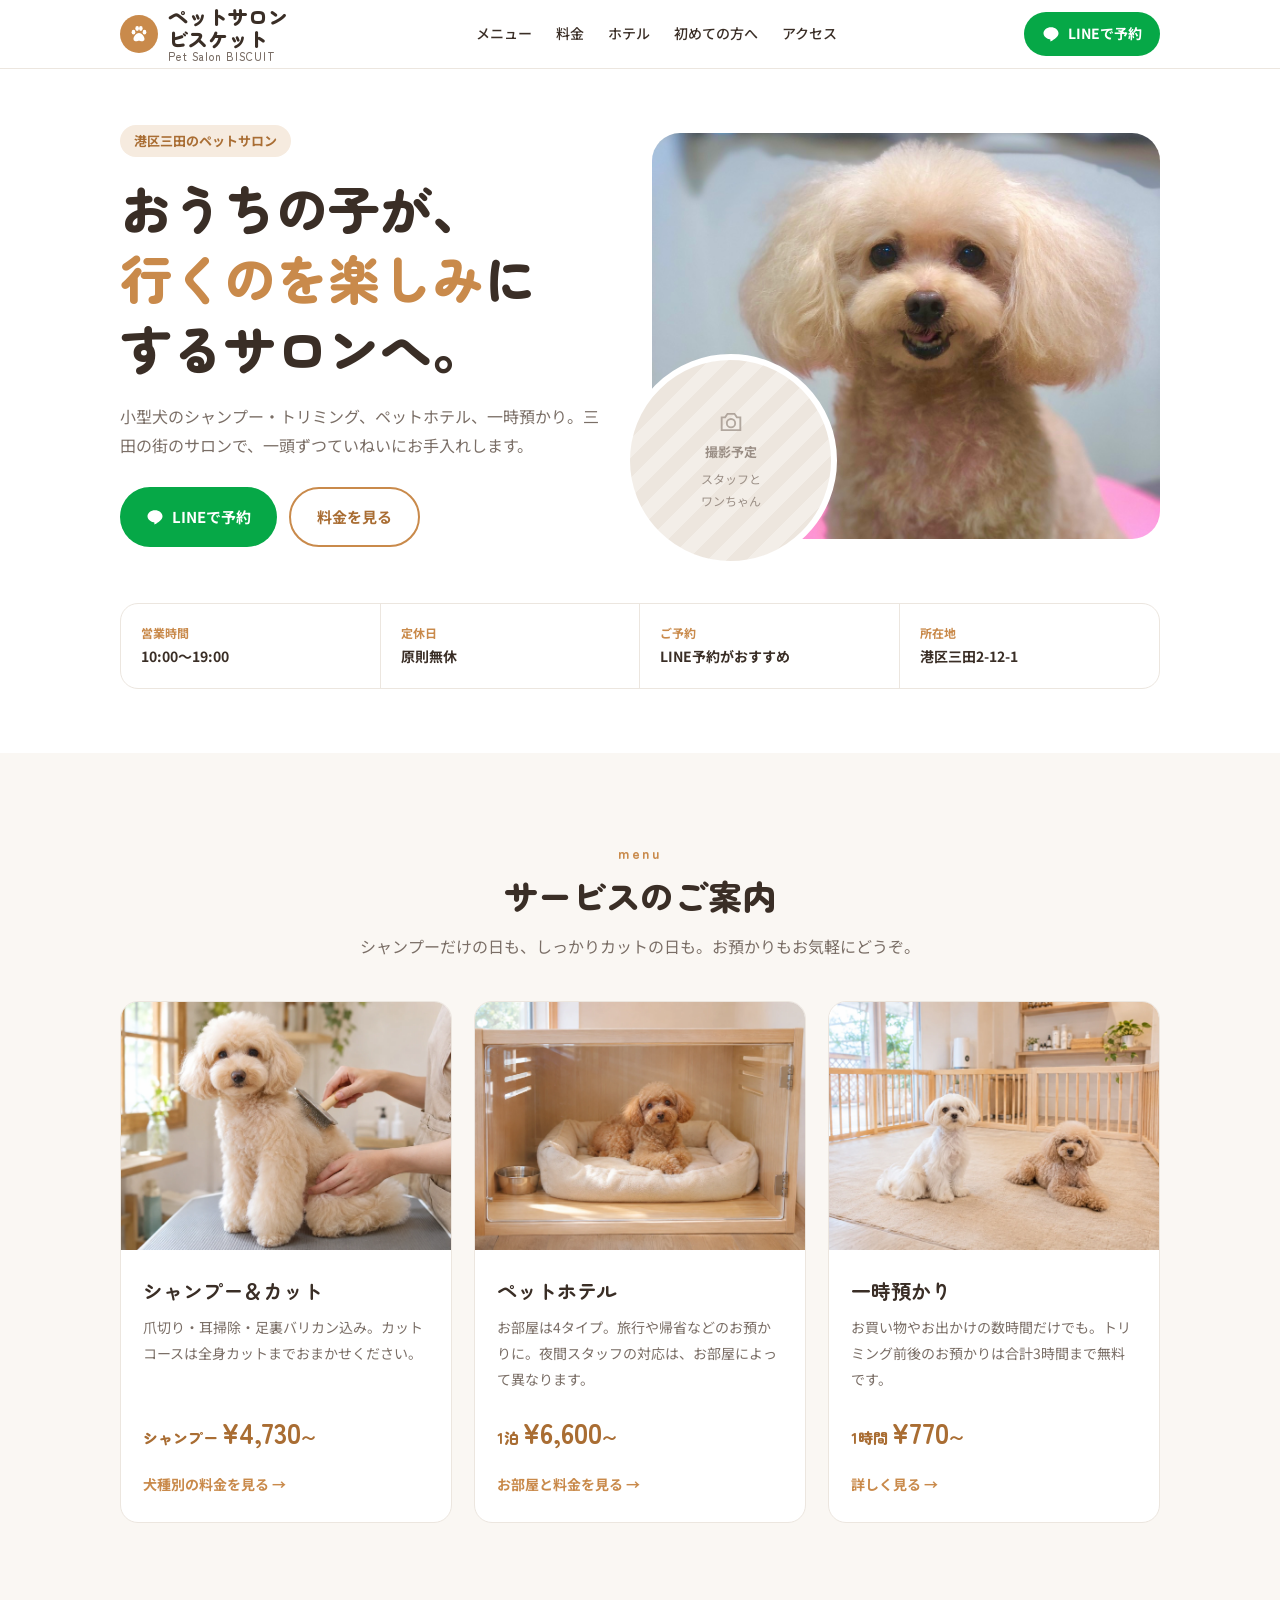
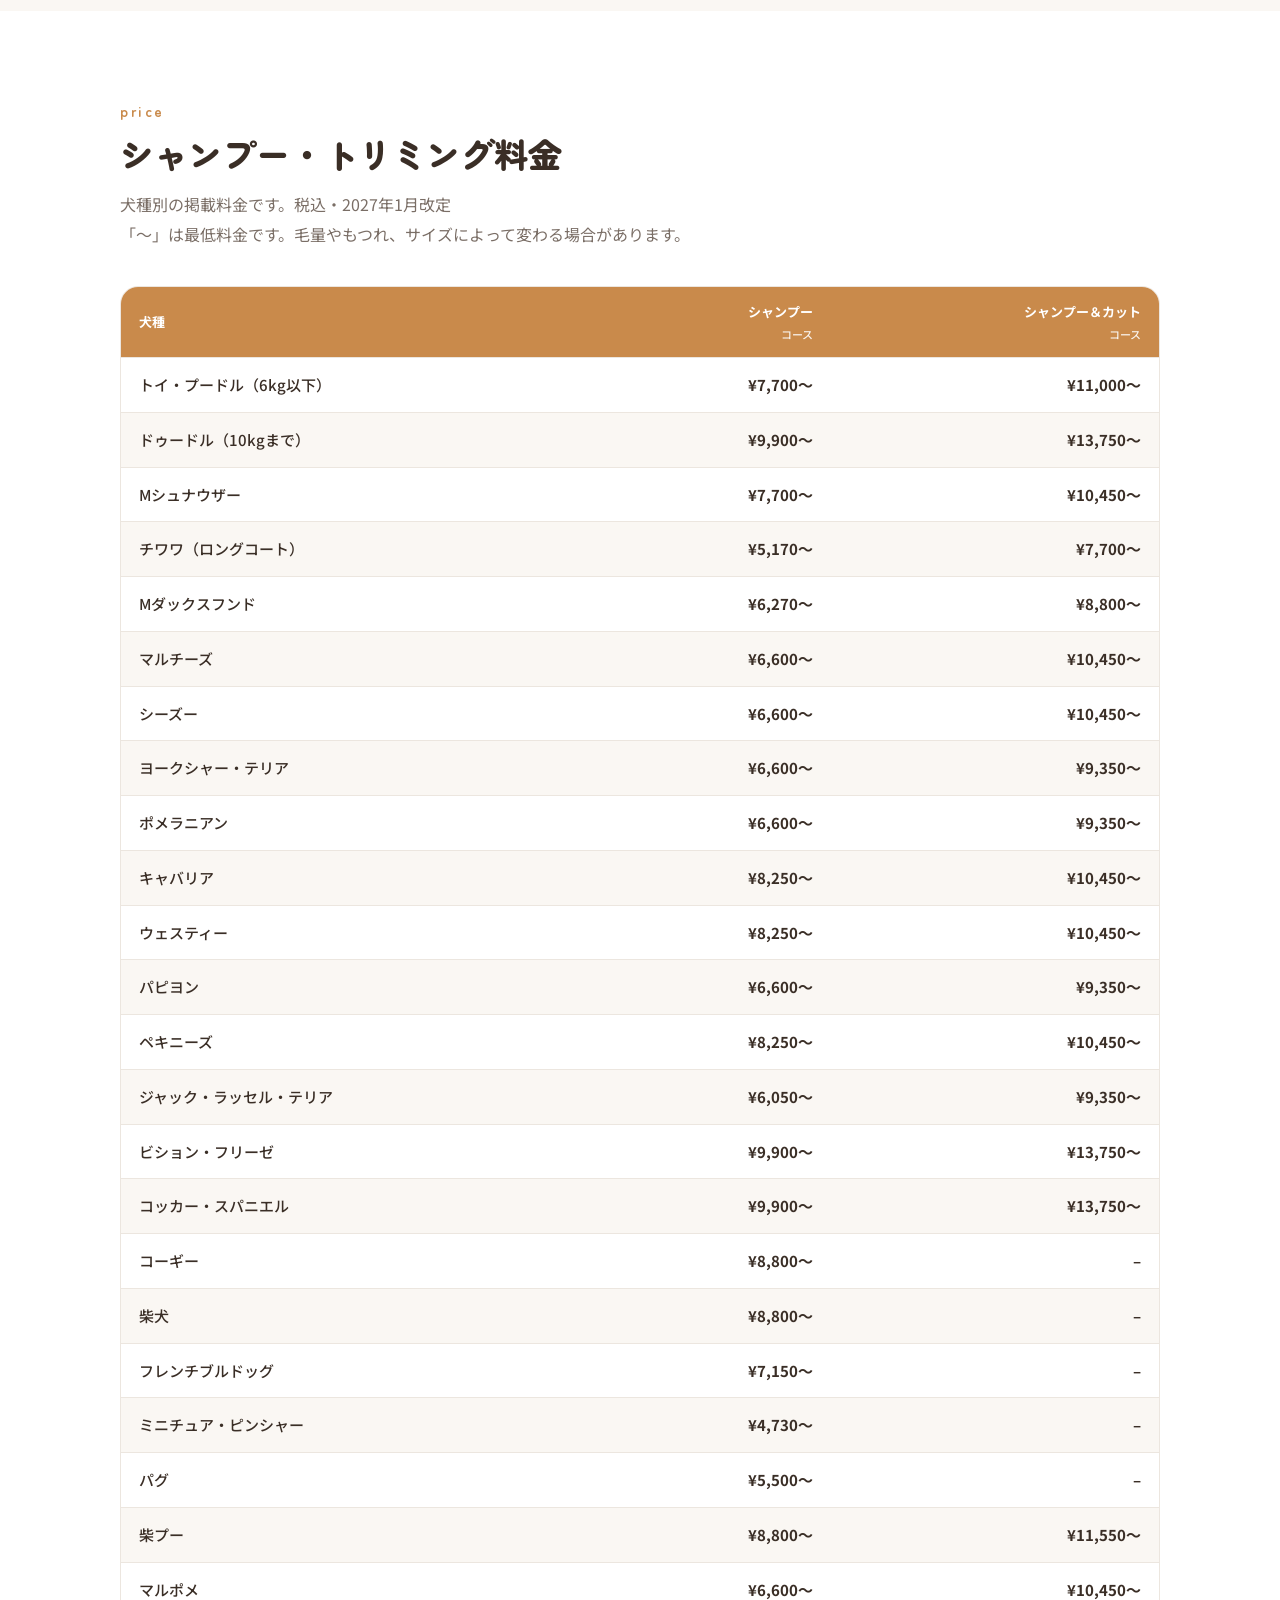
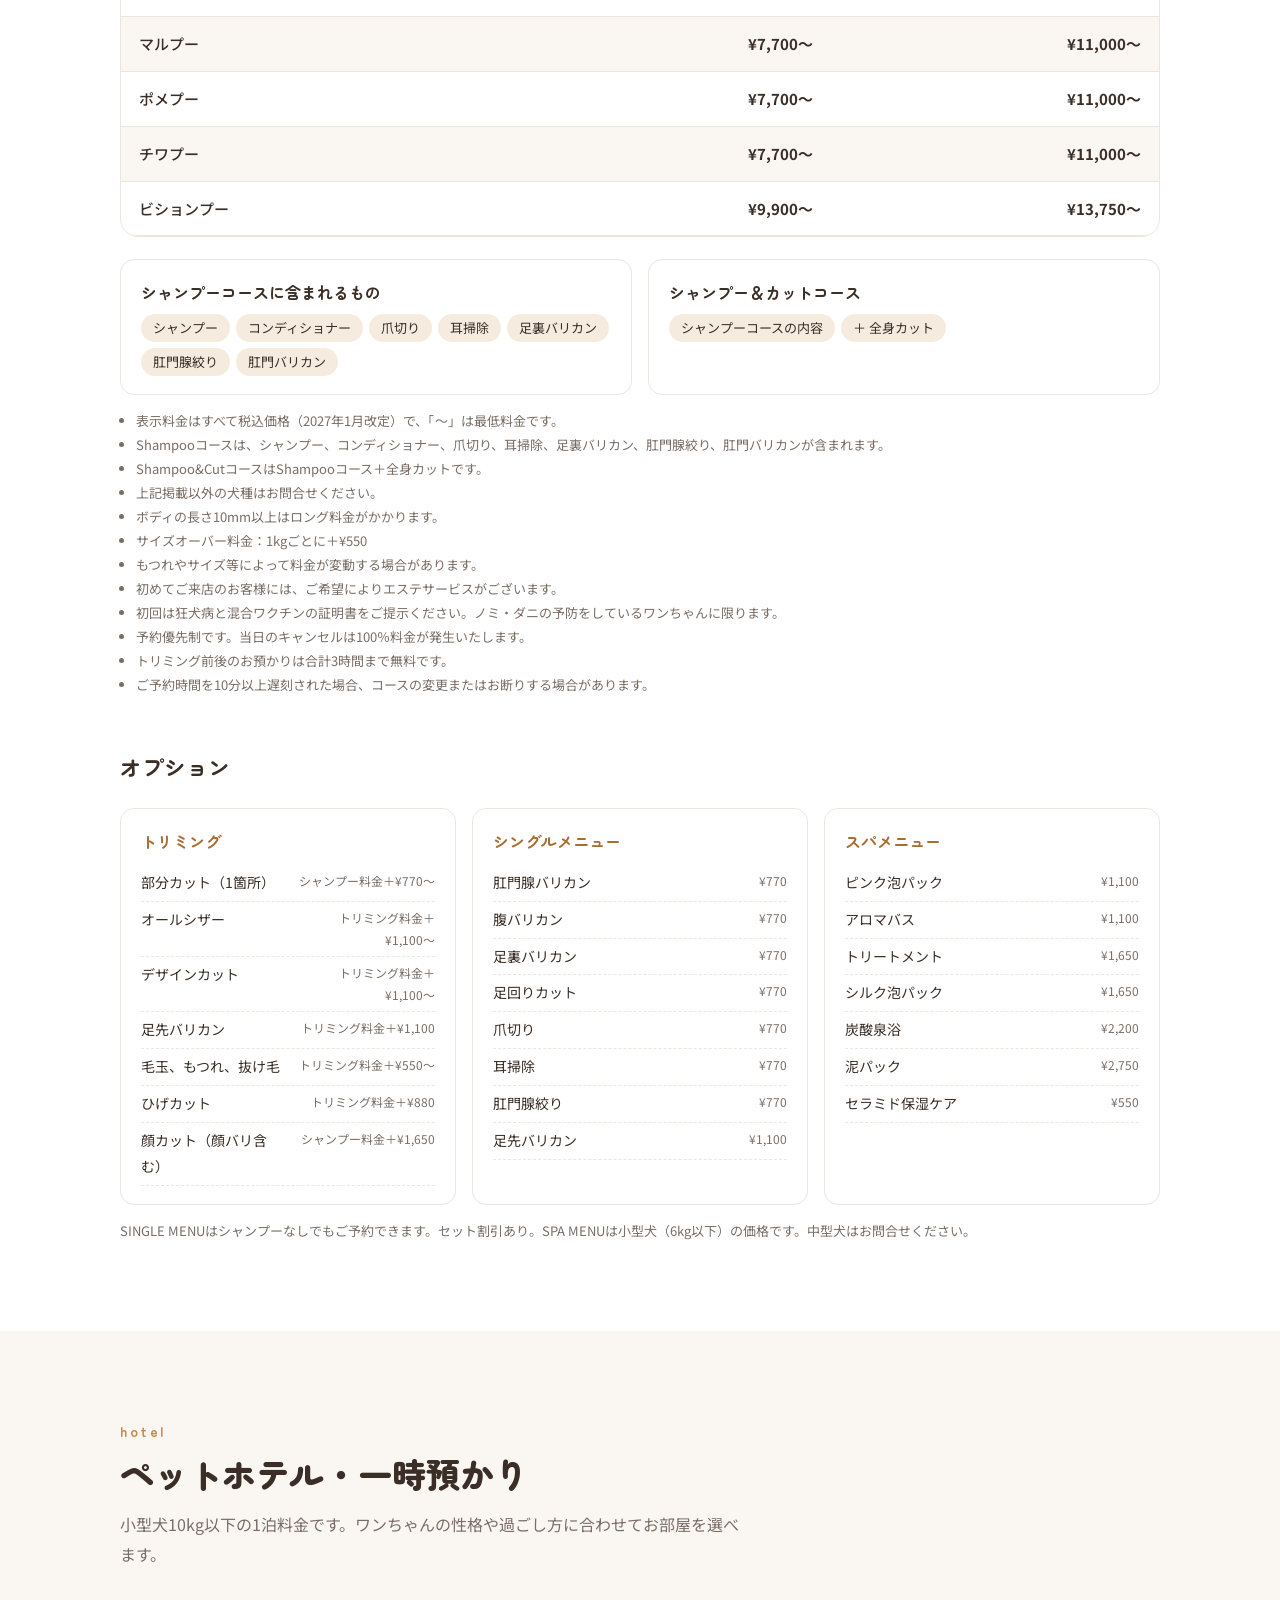
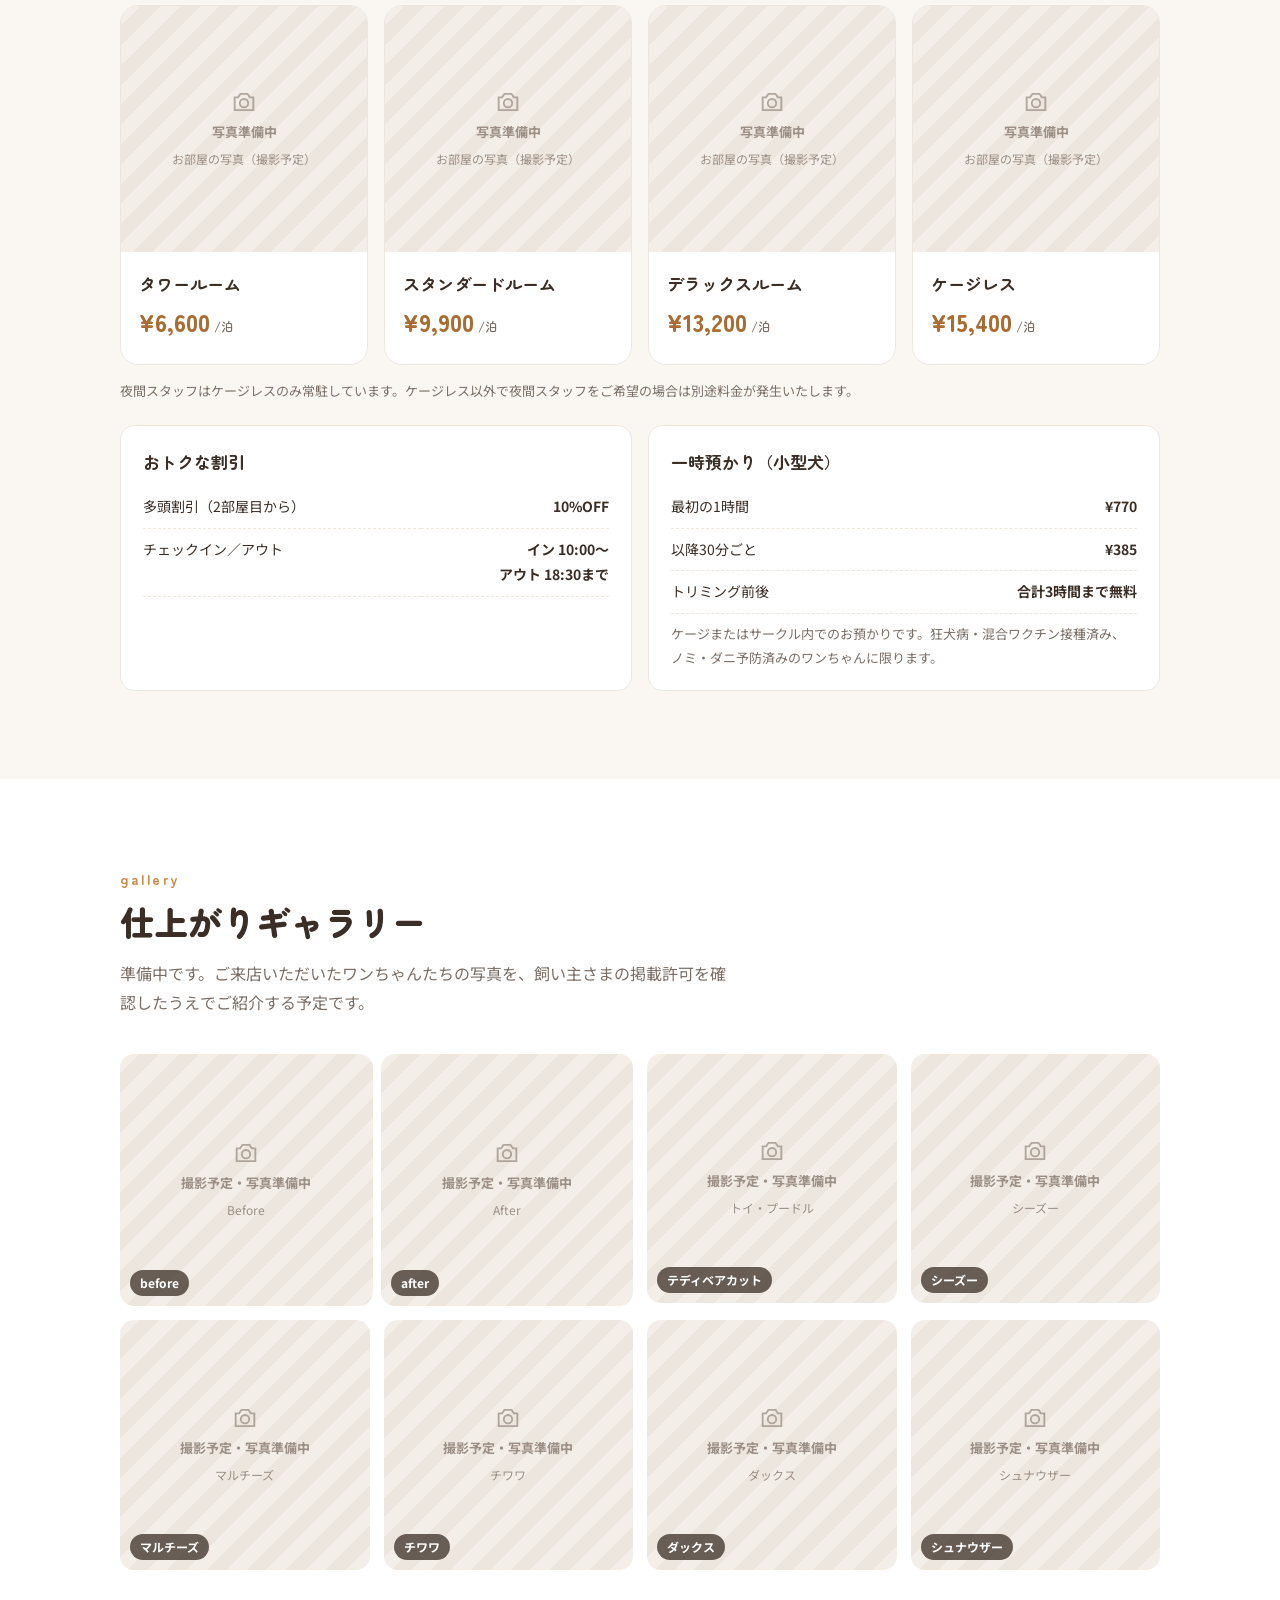
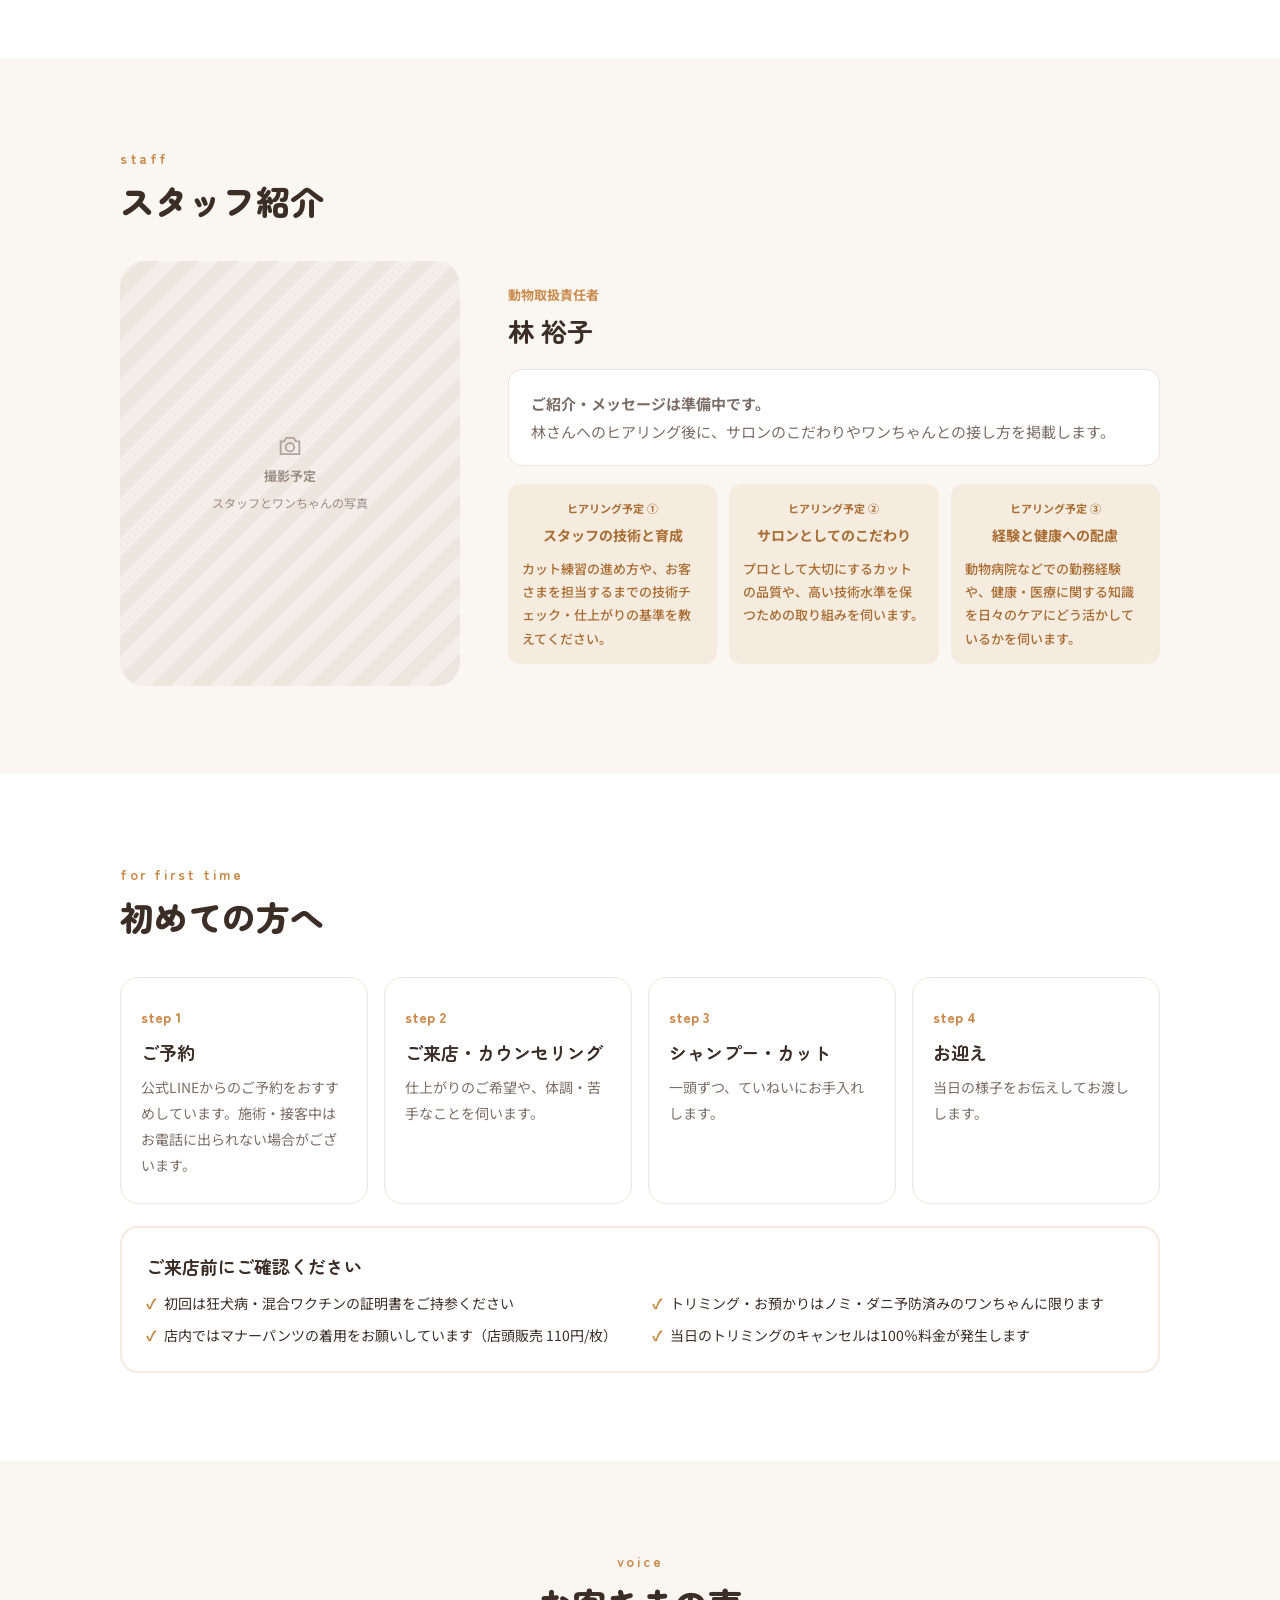
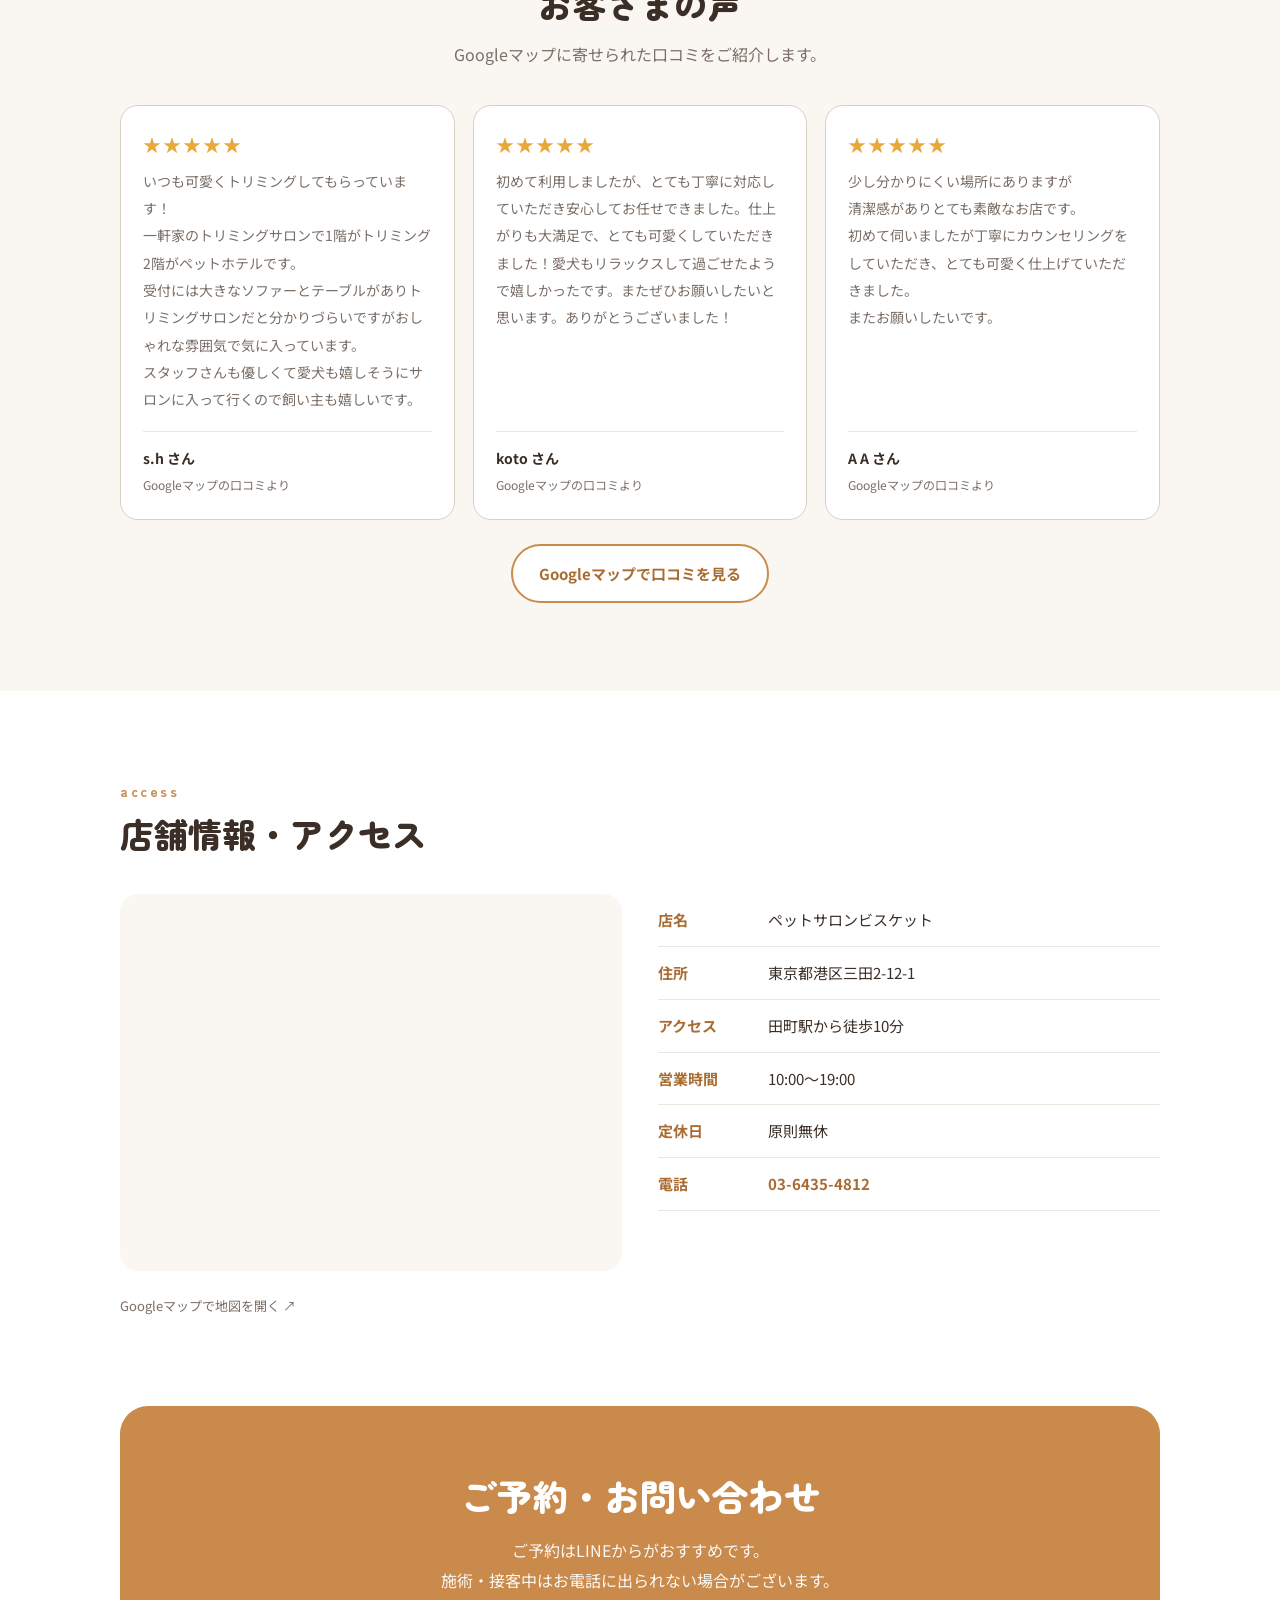
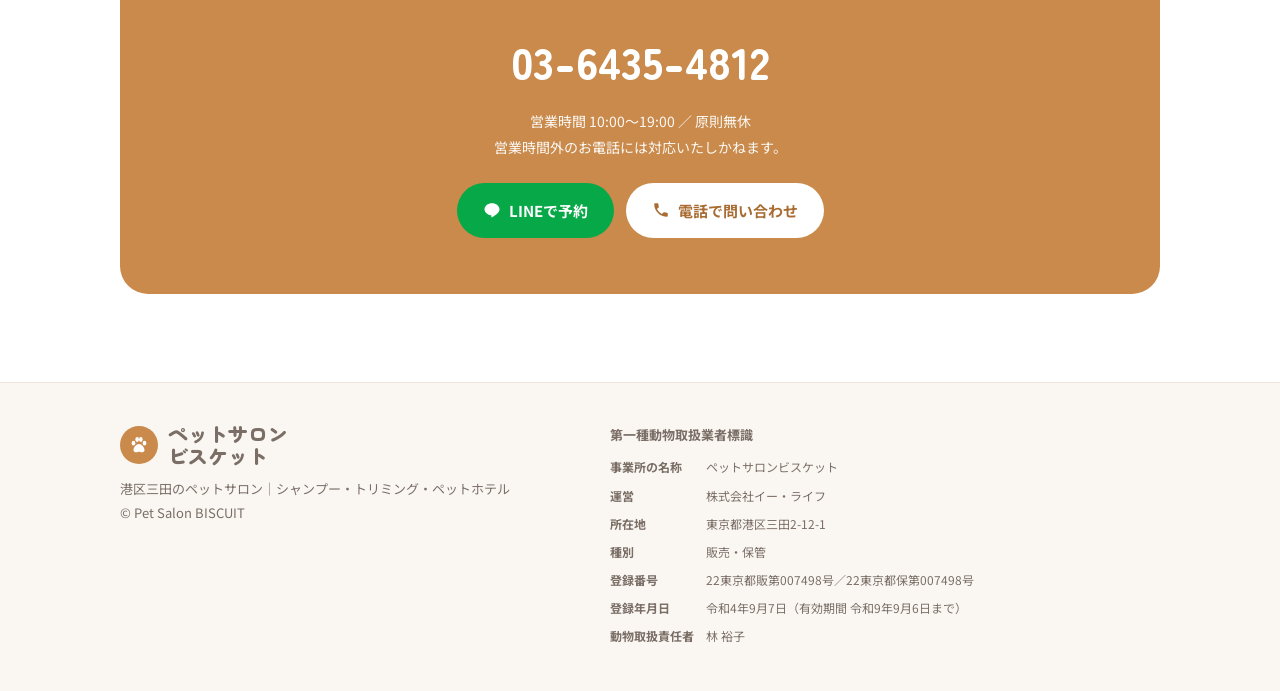
==== commit 28f33795: "Replace homepage hero with customer-provided poodle photo" ====
--- a/index.html
+++ b/index.html
@@ -245,7 +245,7 @@
 .review-author{font-weight:700;color:var(--ink);margin-top:18px;padding-top:14px;border-top:1px solid var(--line)}
 .review-author span{display:block;font-weight:400;font-size:12px;color:var(--muted);margin-top:2px}
 .hero-image{overflow:hidden}
-.hero-image img{display:block;width:100%;height:100%;object-fit:cover;object-position:center}
+.hero-image img{display:block;width:100%;height:100%;object-fit:cover;object-position:center 28%}
 .service-photo{position:relative;aspect-ratio:4/3;overflow:hidden;background:var(--accent-l)}
 .service-photo img{display:block;width:100%;height:100%;object-fit:cover}
 
@@ -331,7 +331,7 @@
         </div>
       </div>
       <div class="hero-photo">
-        <div class="main hero-image"><img src="assets/22564537805127f2.jpg" alt="椅子の上でくつろぐトイ・プードル" width="1024" height="683" fetchpriority="high" decoding="async"></div>
+        <div class="main hero-image"><img src="assets/hero-toy-poodle.jpg" alt="ふんわりとカットされたトイ・プードル" width="1108" height="1477" fetchpriority="high" decoding="async"></div>
         <div class="ph sub"><svg><use href="#cam"/></svg><b>撮影予定</b>スタッフと<br>ワンちゃん</div>
       </div>
     </div>
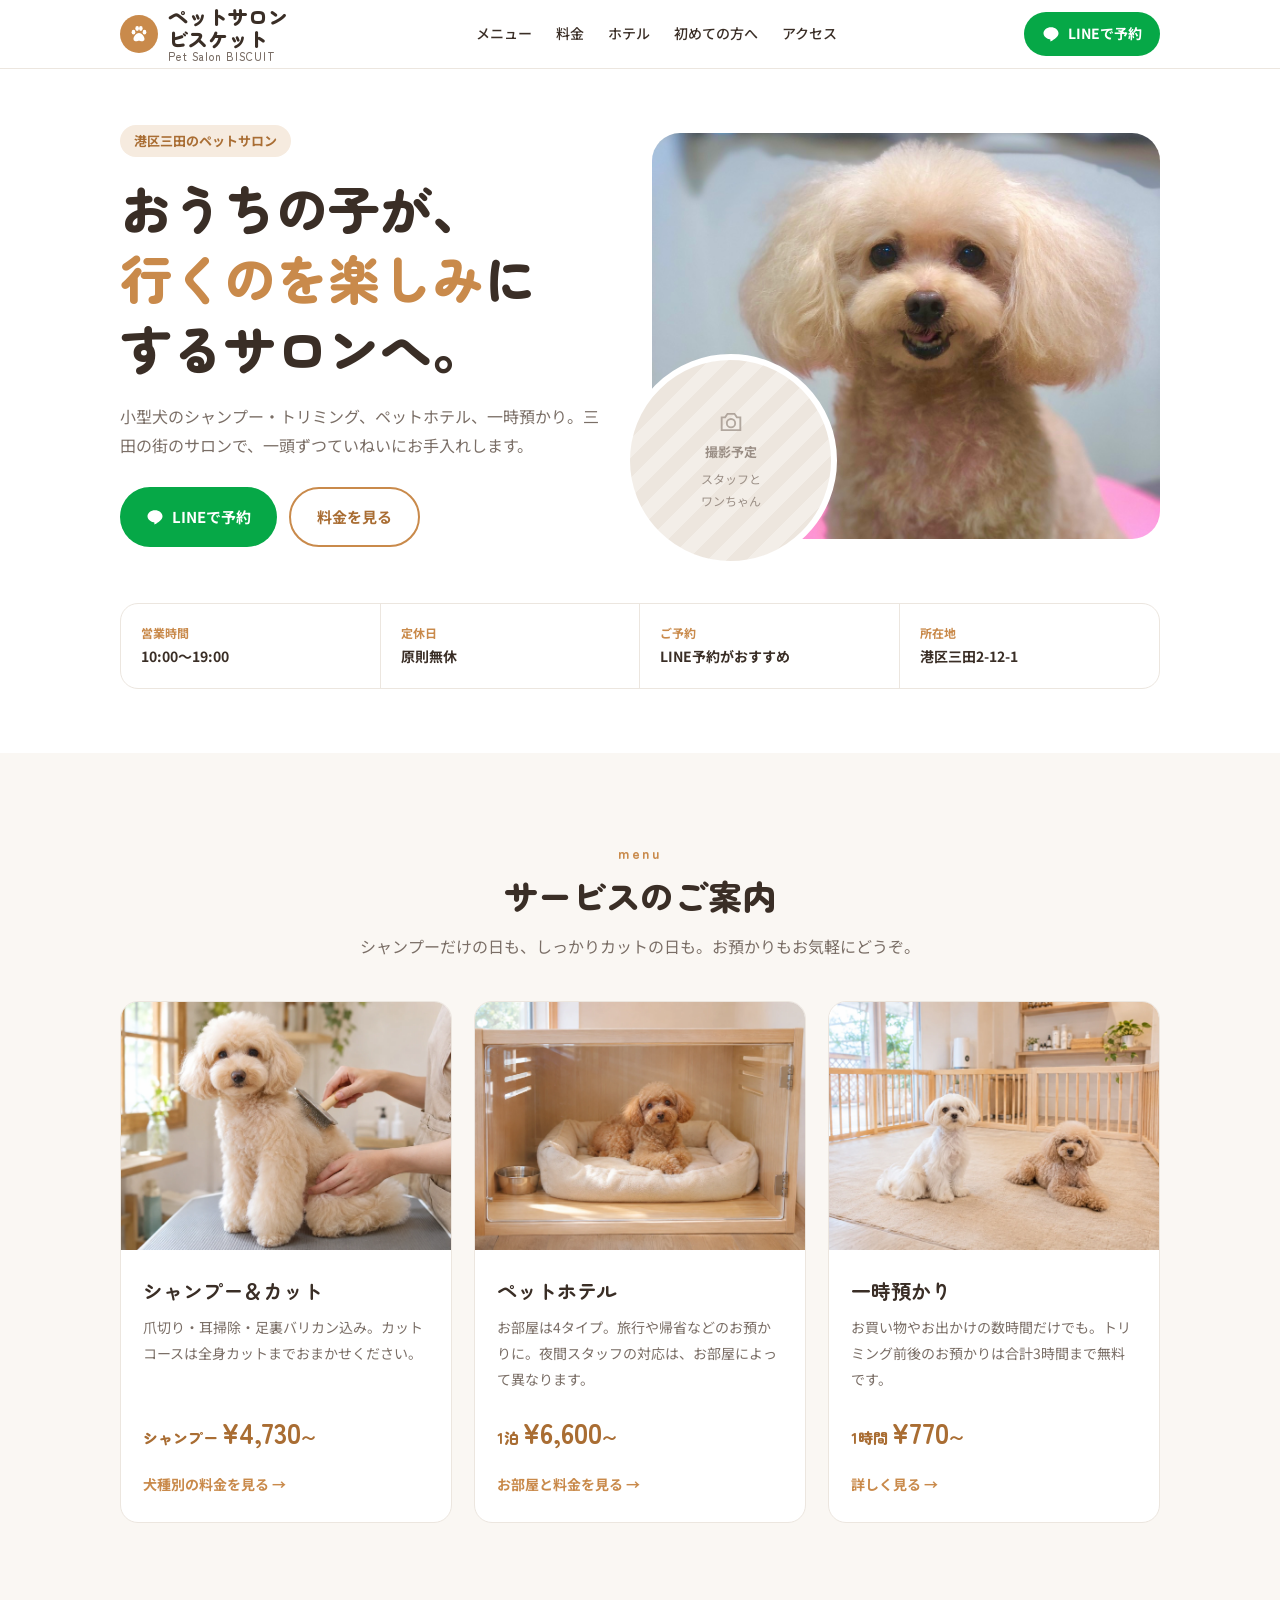
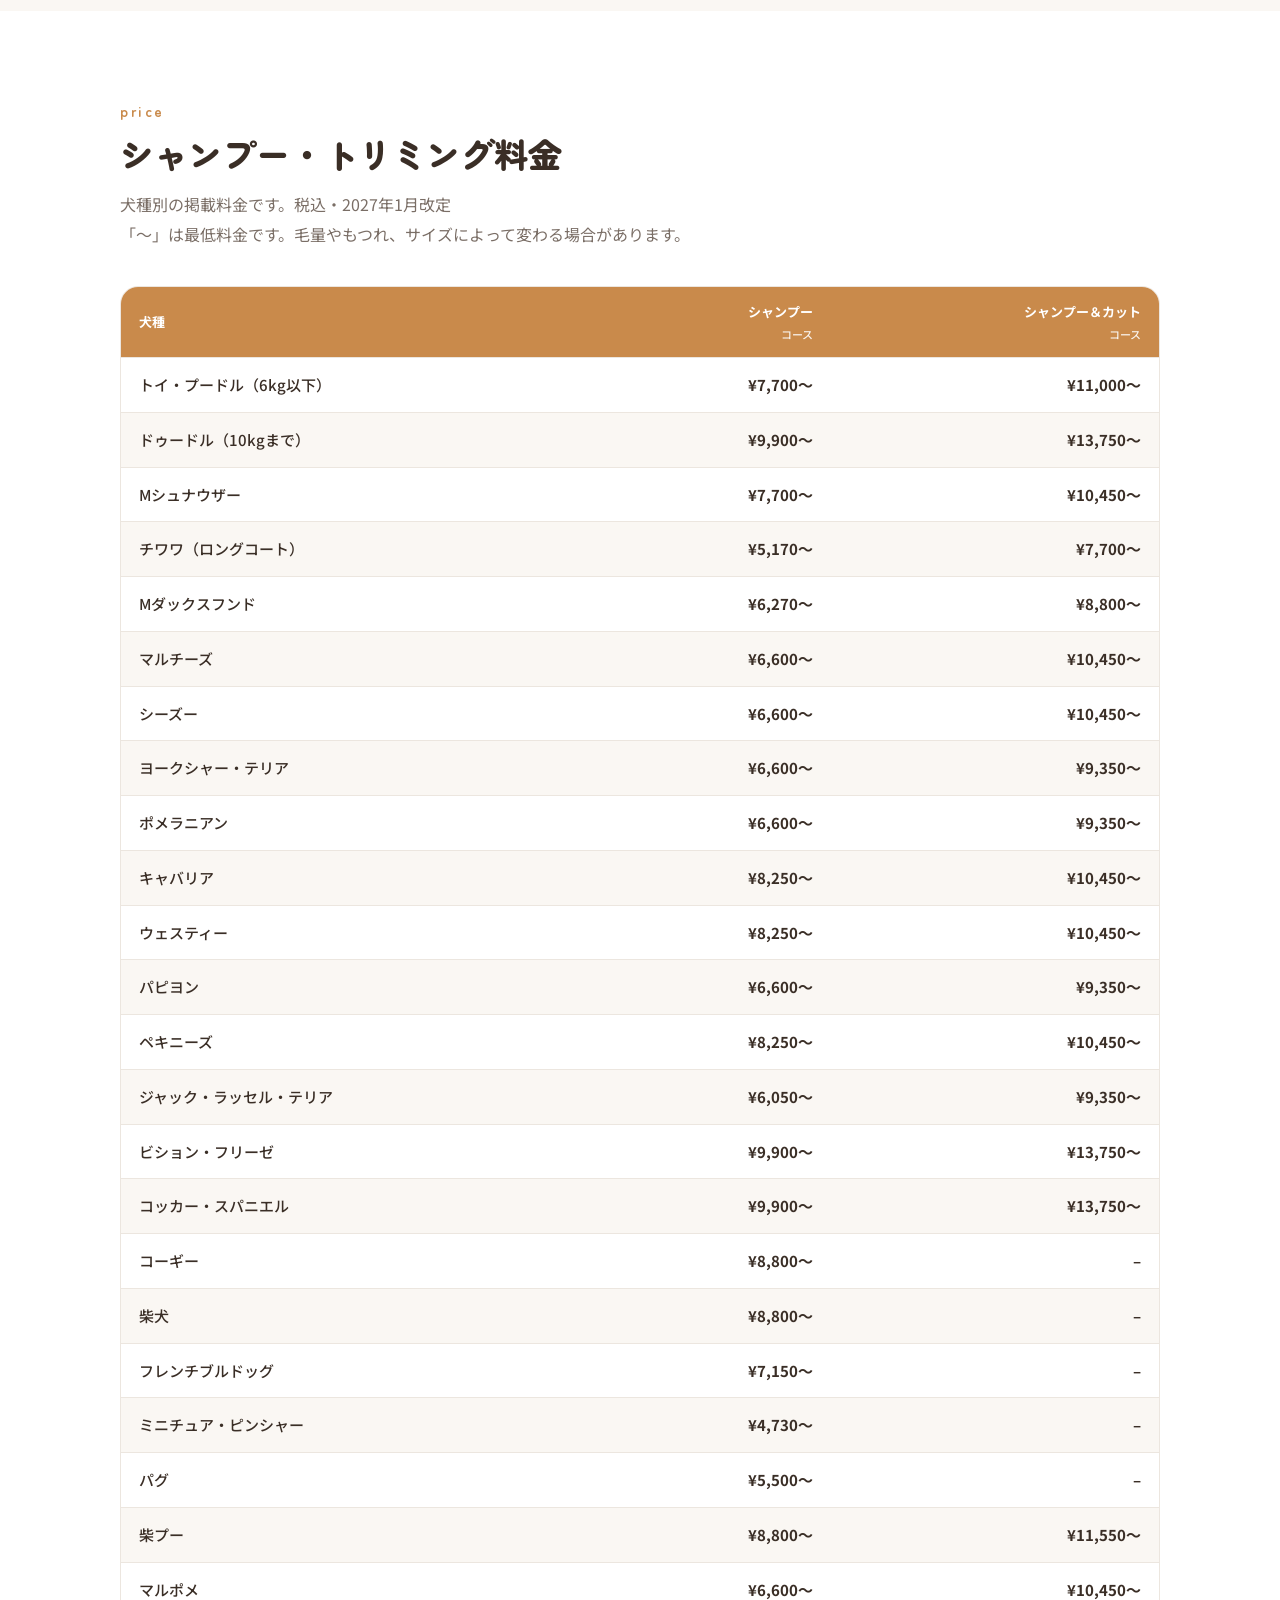
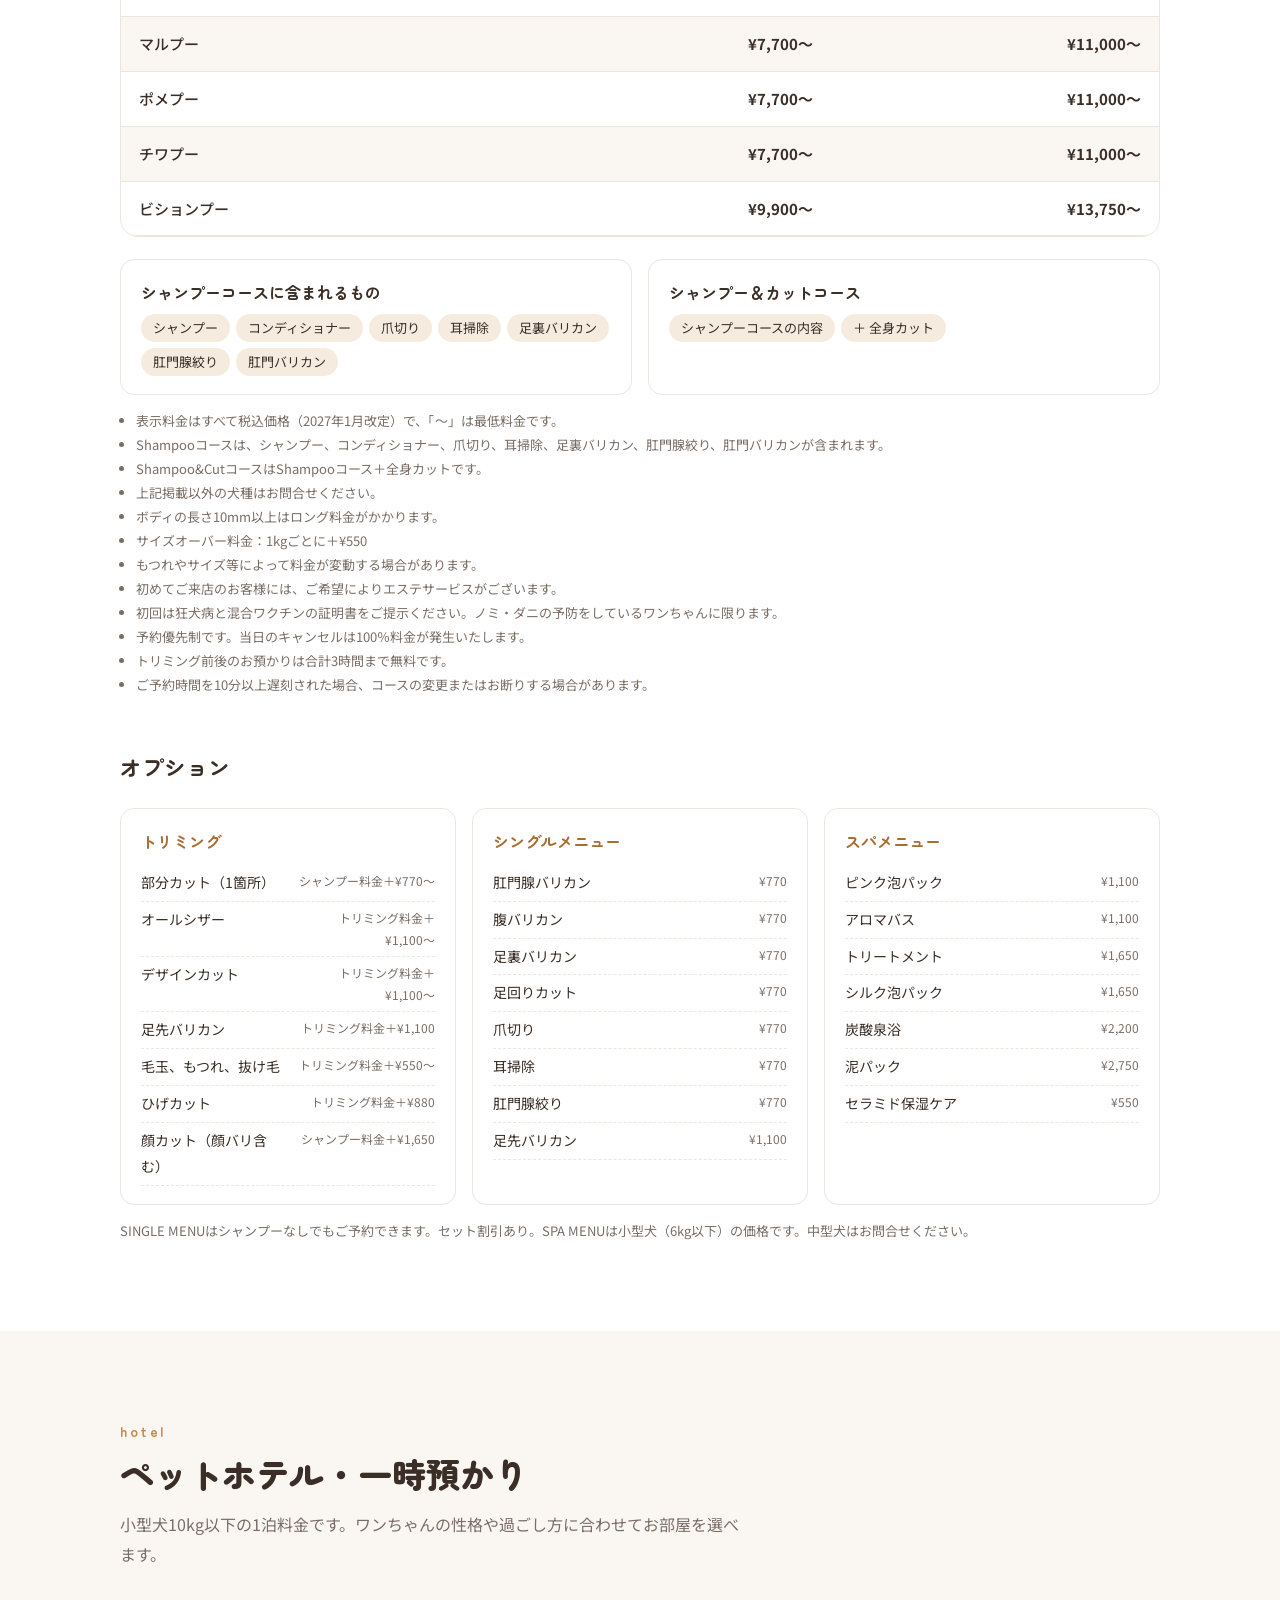
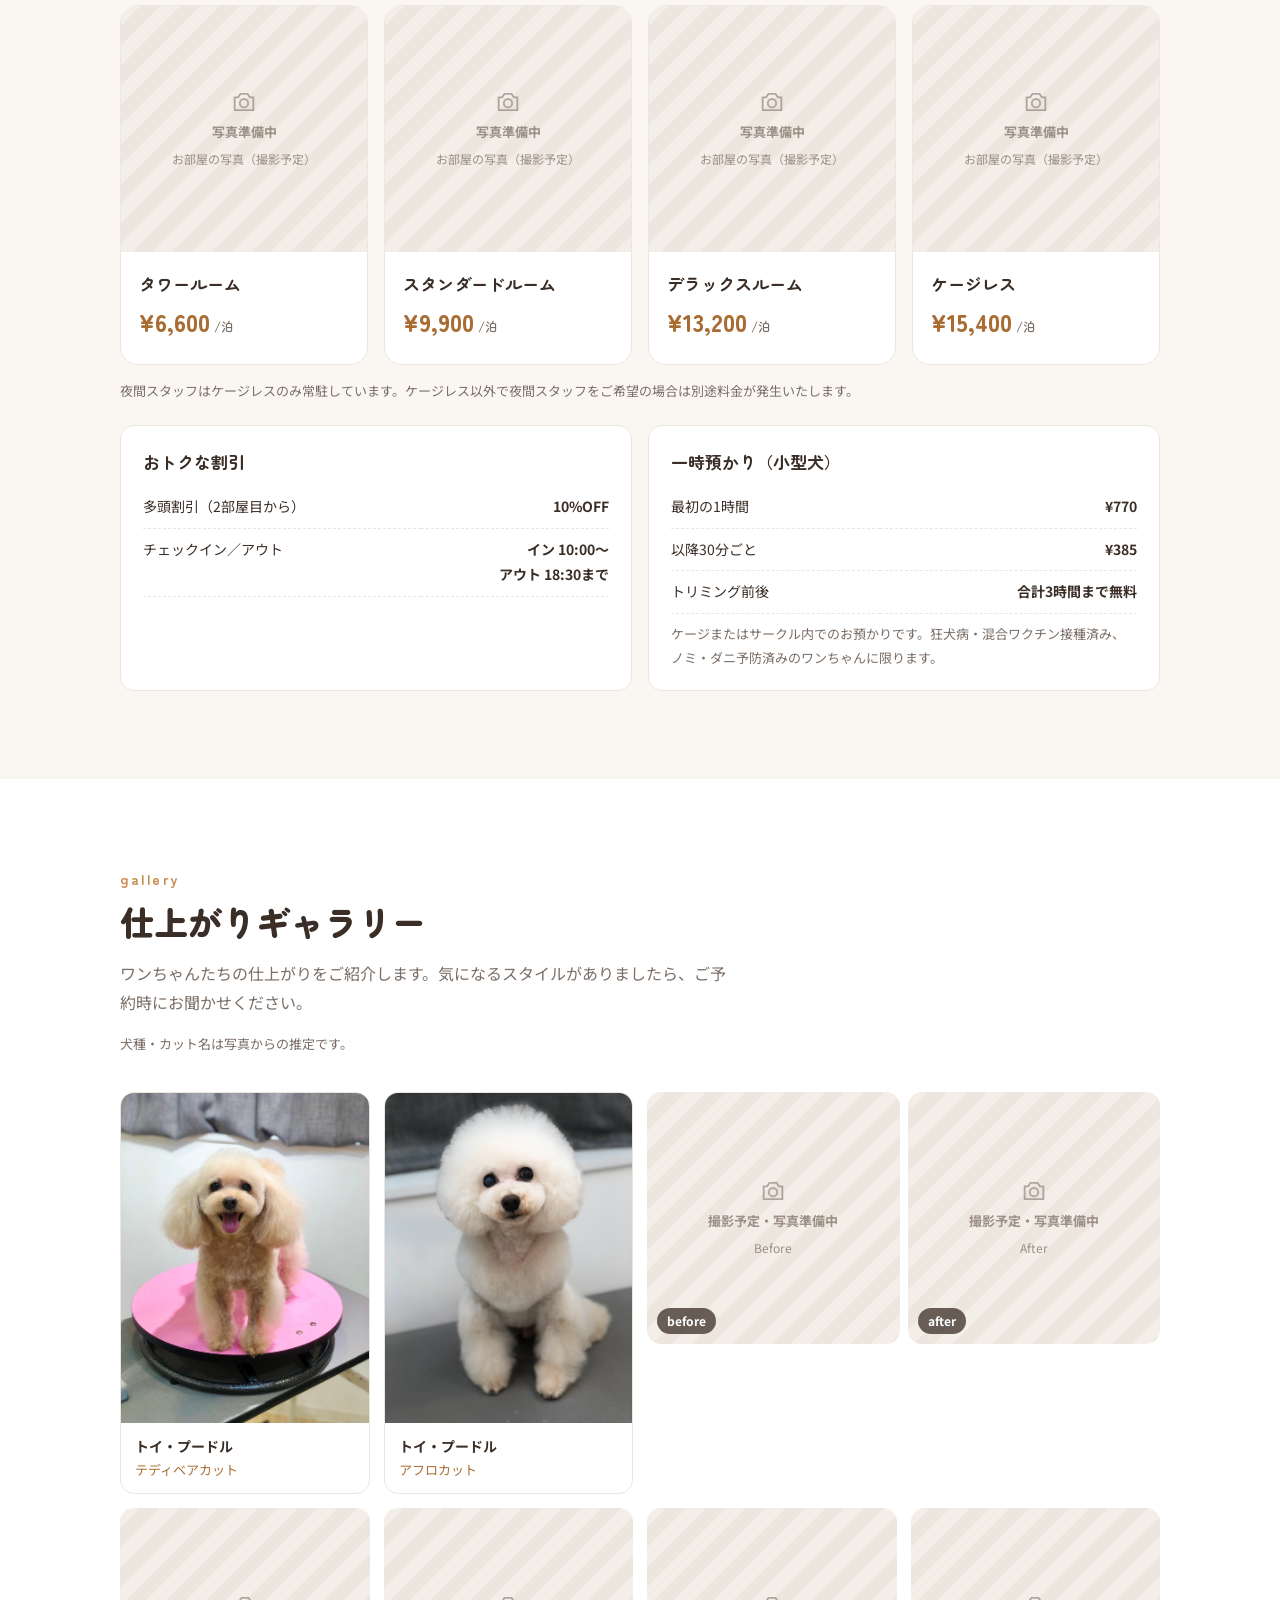
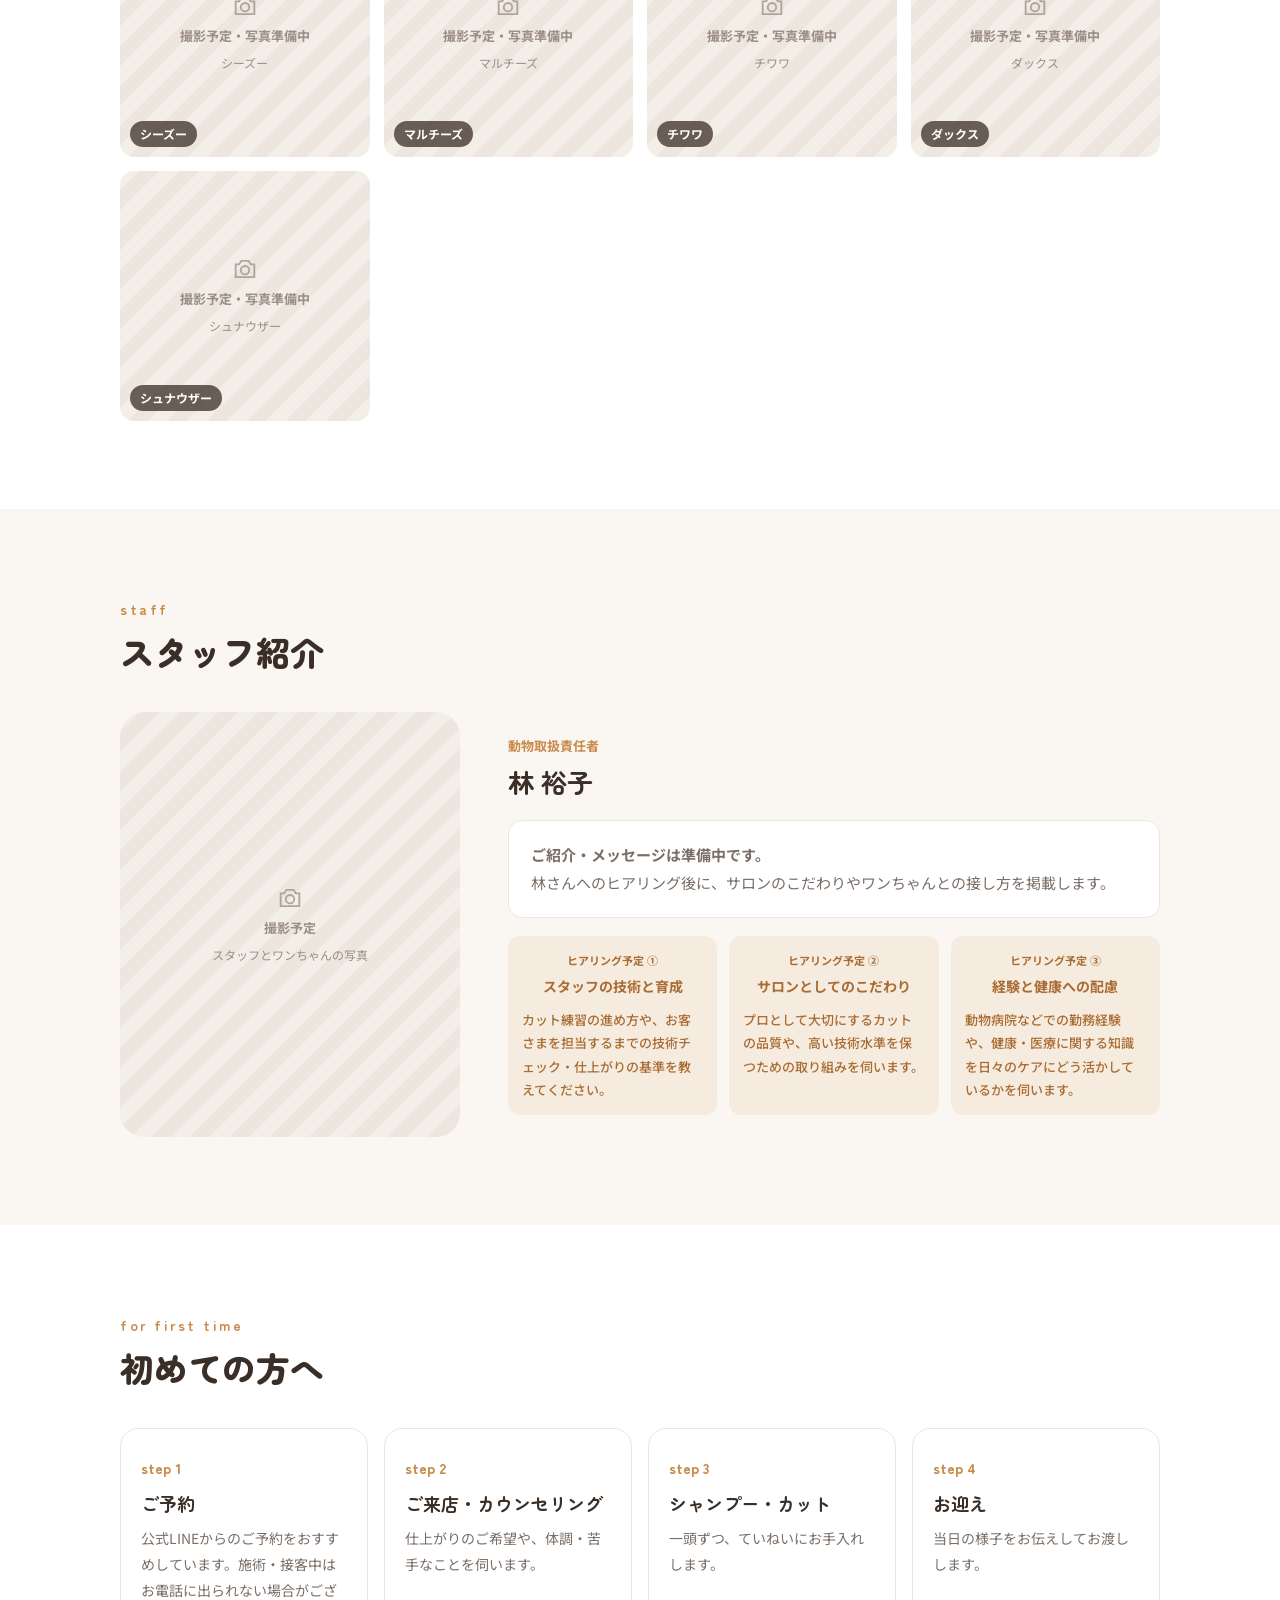
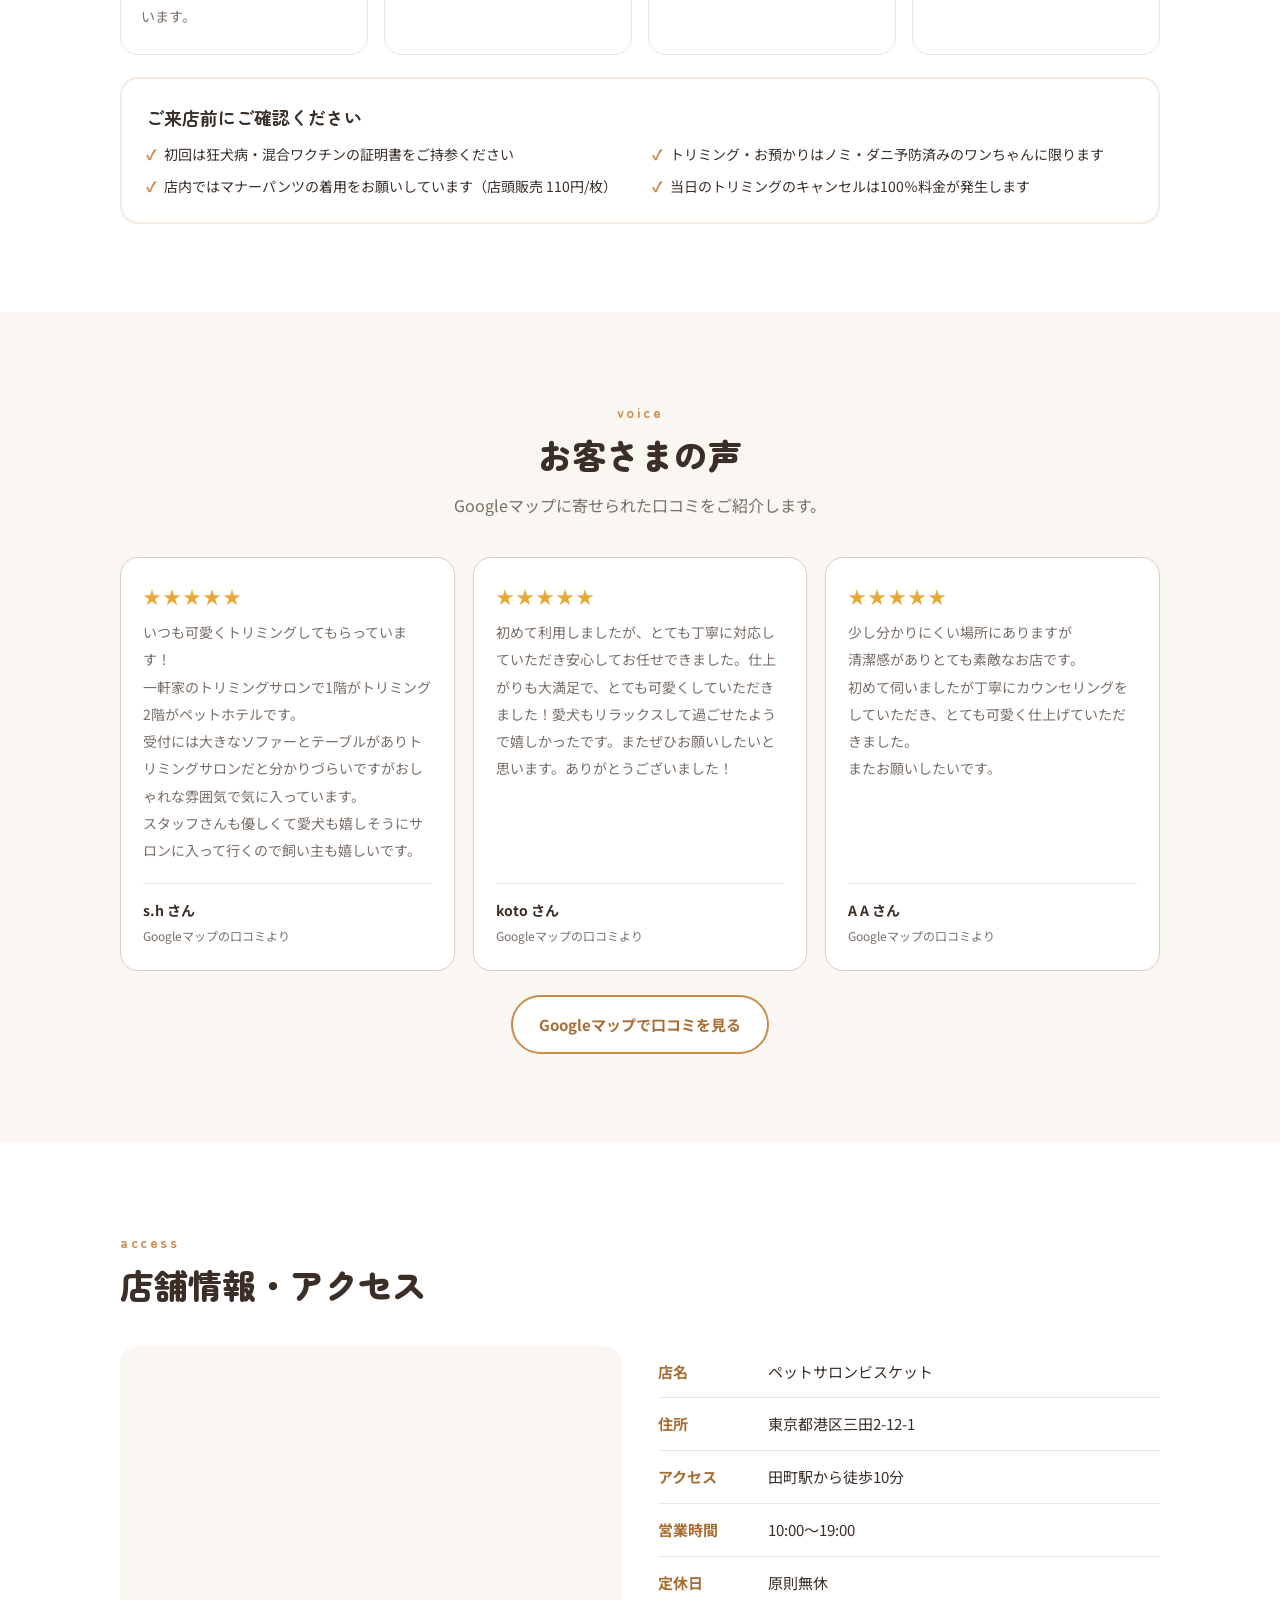
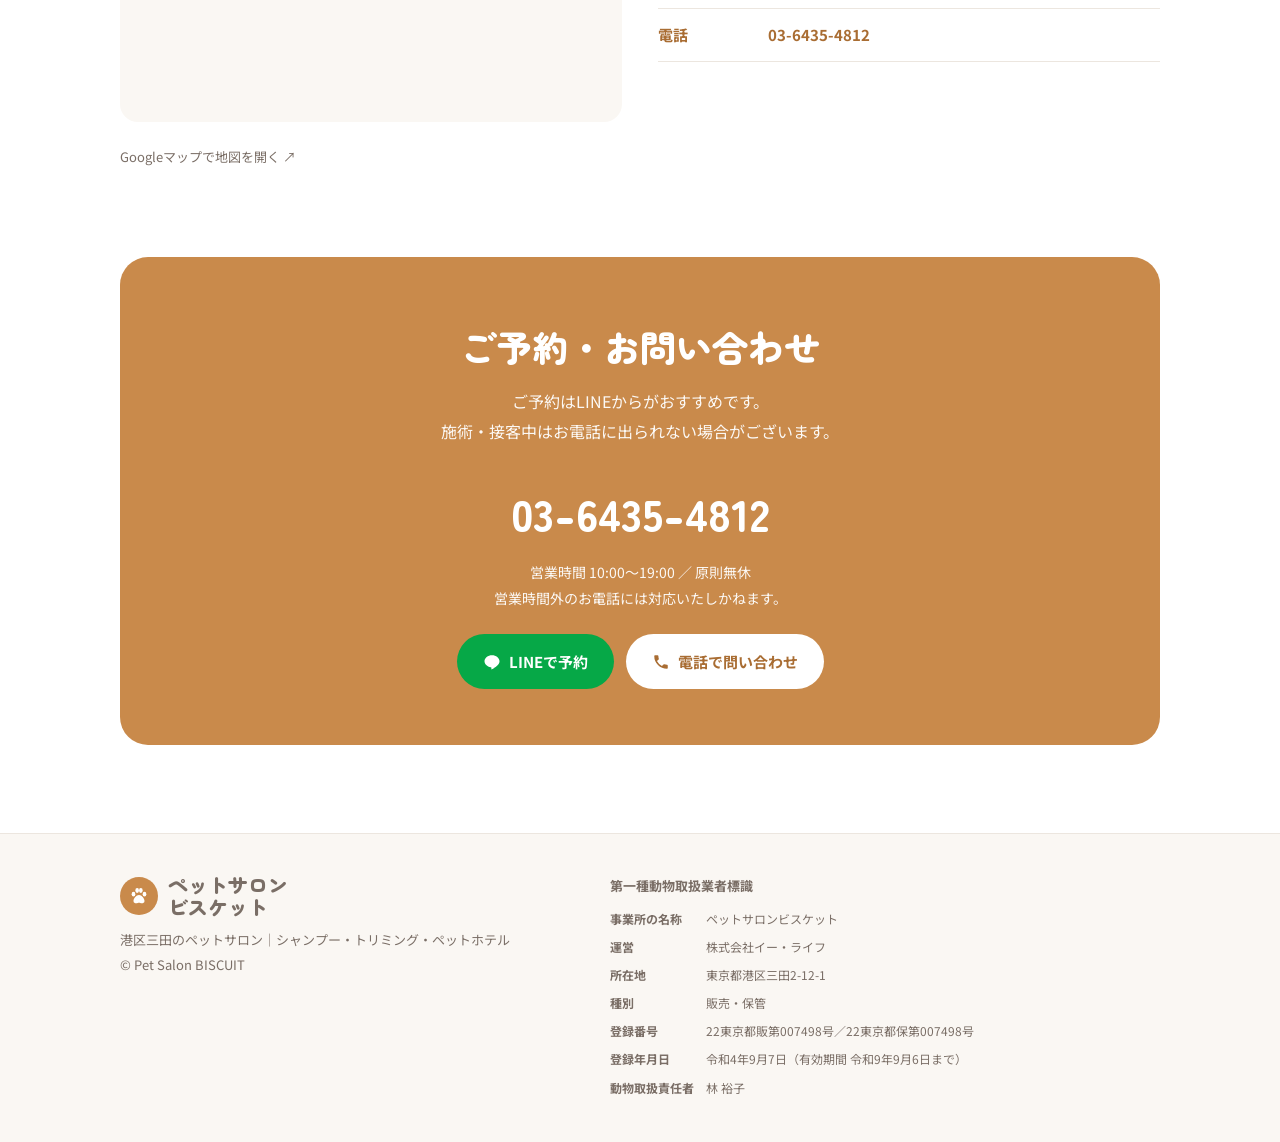
==== commit 398bd3a2: "Add two supplied grooming photos with breed and style captions" ====
--- a/index.html
+++ b/index.html
@@ -290,6 +290,14 @@
  .line-float svg{width:20px;height:20px}
  footer{padding-bottom:calc(88px + env(safe-area-inset-bottom,0px))}
 }
+.gallery{align-items:start}
+.gallery-entry{margin:0;background:#fff;border:1px solid var(--line);border-radius:14px;overflow:hidden}
+.gallery-entry a{display:block;background:var(--soft)}
+.gallery-entry img{display:block;width:100%;height:auto;aspect-ratio:1108/1477;object-fit:contain}
+.gallery-entry figcaption{padding:12px 14px;line-height:1.6}
+.gallery-entry strong{display:block;font-size:14px}
+.gallery-entry figcaption span{display:block;font-size:13px;color:var(--accent-d);margin-top:3px}
+@media(max-width:600px){.gallery-entry figcaption{padding:10px}.gallery-entry strong{font-size:12px}.gallery-entry figcaption span{font-size:12px}}
 </style>
 </head>
 <body>
@@ -411,10 +419,13 @@
   <div class="wrap">
     <div class="eyebrow">gallery</div>
     <h2 class="sec">仕上がりギャラリー</h2>
-    <p class="lead">準備中です。ご来店いただいたワンちゃんたちの写真を、飼い主さまの掲載許可を確認したうえでご紹介する予定です。</p>
+    <p class="lead">ワンちゃんたちの仕上がりをご紹介します。気になるスタイルがありましたら、ご予約時にお聞かせください。</p>
+    <p class="note-s">犬種・カット名は写真からの推定です。</p>
     <div class="gallery">
+      <figure class="gallery-entry"><a href="assets/gallery-poodle-teddy.jpg" target="_blank" rel="noopener noreferrer" aria-label="トイ・プードルのテディベアカットの写真を大きく見る"><img src="assets/gallery-poodle-teddy.jpg" alt="トイ・プードルのテディベアカットの仕上がり" width="1108" height="1477" loading="lazy" decoding="async"></a><figcaption><strong>トイ・プードル</strong><span>テディベアカット</span></figcaption></figure>
+      <figure class="gallery-entry"><a href="assets/gallery-poodle-afro.jpg" target="_blank" rel="noopener noreferrer" aria-label="トイ・プードルのアフロカットの写真を大きく見る"><img src="assets/gallery-poodle-afro.jpg" alt="トイ・プードルのアフロカットの仕上がり" width="1108" height="1477" loading="lazy" decoding="async"></a><figcaption><strong>トイ・プードル</strong><span>アフロカット</span></figcaption></figure>
       <div class="ba"><div class="ph"><svg aria-hidden="true"><use href="#cam"/></svg><b>撮影予定・写真準備中</b>Before<span class="cap">before</span></div><div class="ph"><svg aria-hidden="true"><use href="#cam"/></svg><b>撮影予定・写真準備中</b>After<span class="cap">after</span></div></div>
-      <div class="ph"><svg aria-hidden="true"><use href="#cam"/></svg><b>撮影予定・写真準備中</b>トイ・プードル<span class="cap">テディベアカット</span></div>
+
       <div class="ph"><svg aria-hidden="true"><use href="#cam"/></svg><b>撮影予定・写真準備中</b>シーズー<span class="cap">シーズー</span></div>
       <div class="ph"><svg aria-hidden="true"><use href="#cam"/></svg><b>撮影予定・写真準備中</b>マルチーズ<span class="cap">マルチーズ</span></div>
       <div class="ph"><svg aria-hidden="true"><use href="#cam"/></svg><b>撮影予定・写真準備中</b>チワワ<span class="cap">チワワ</span></div>
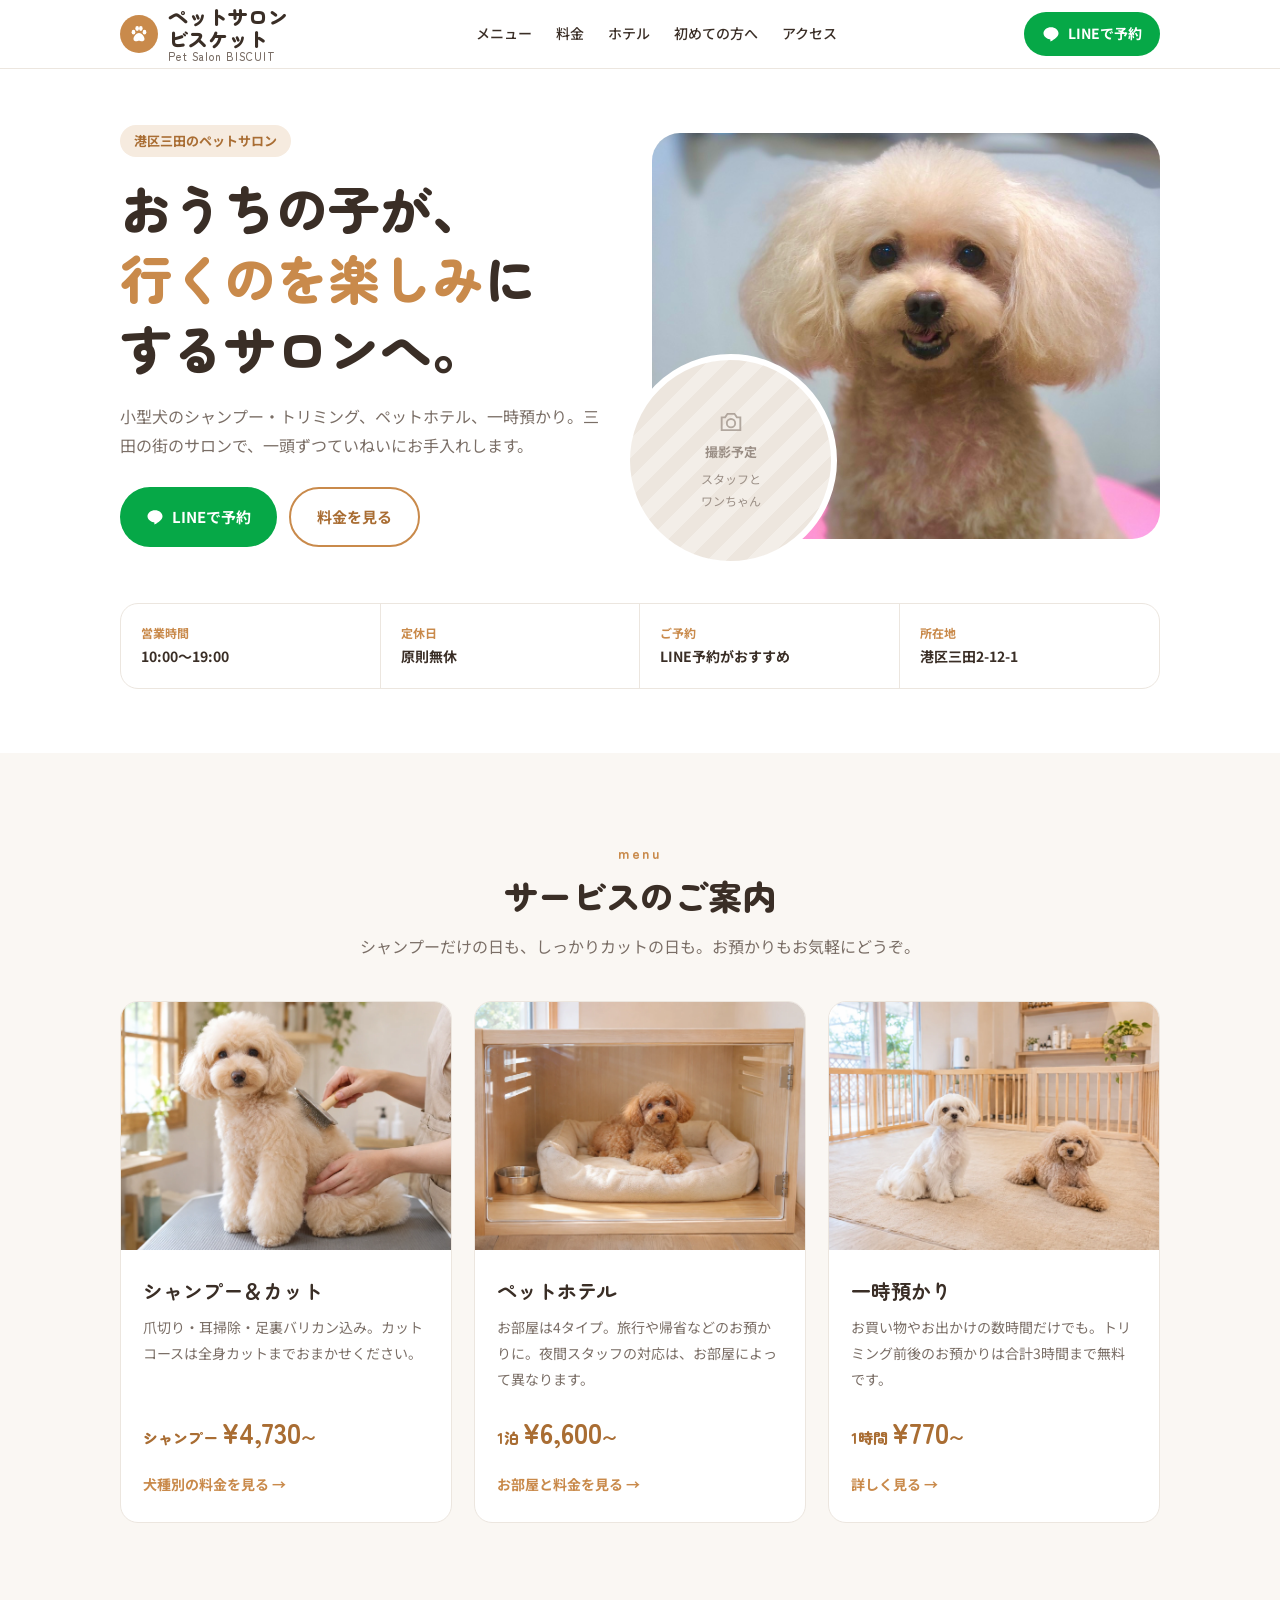
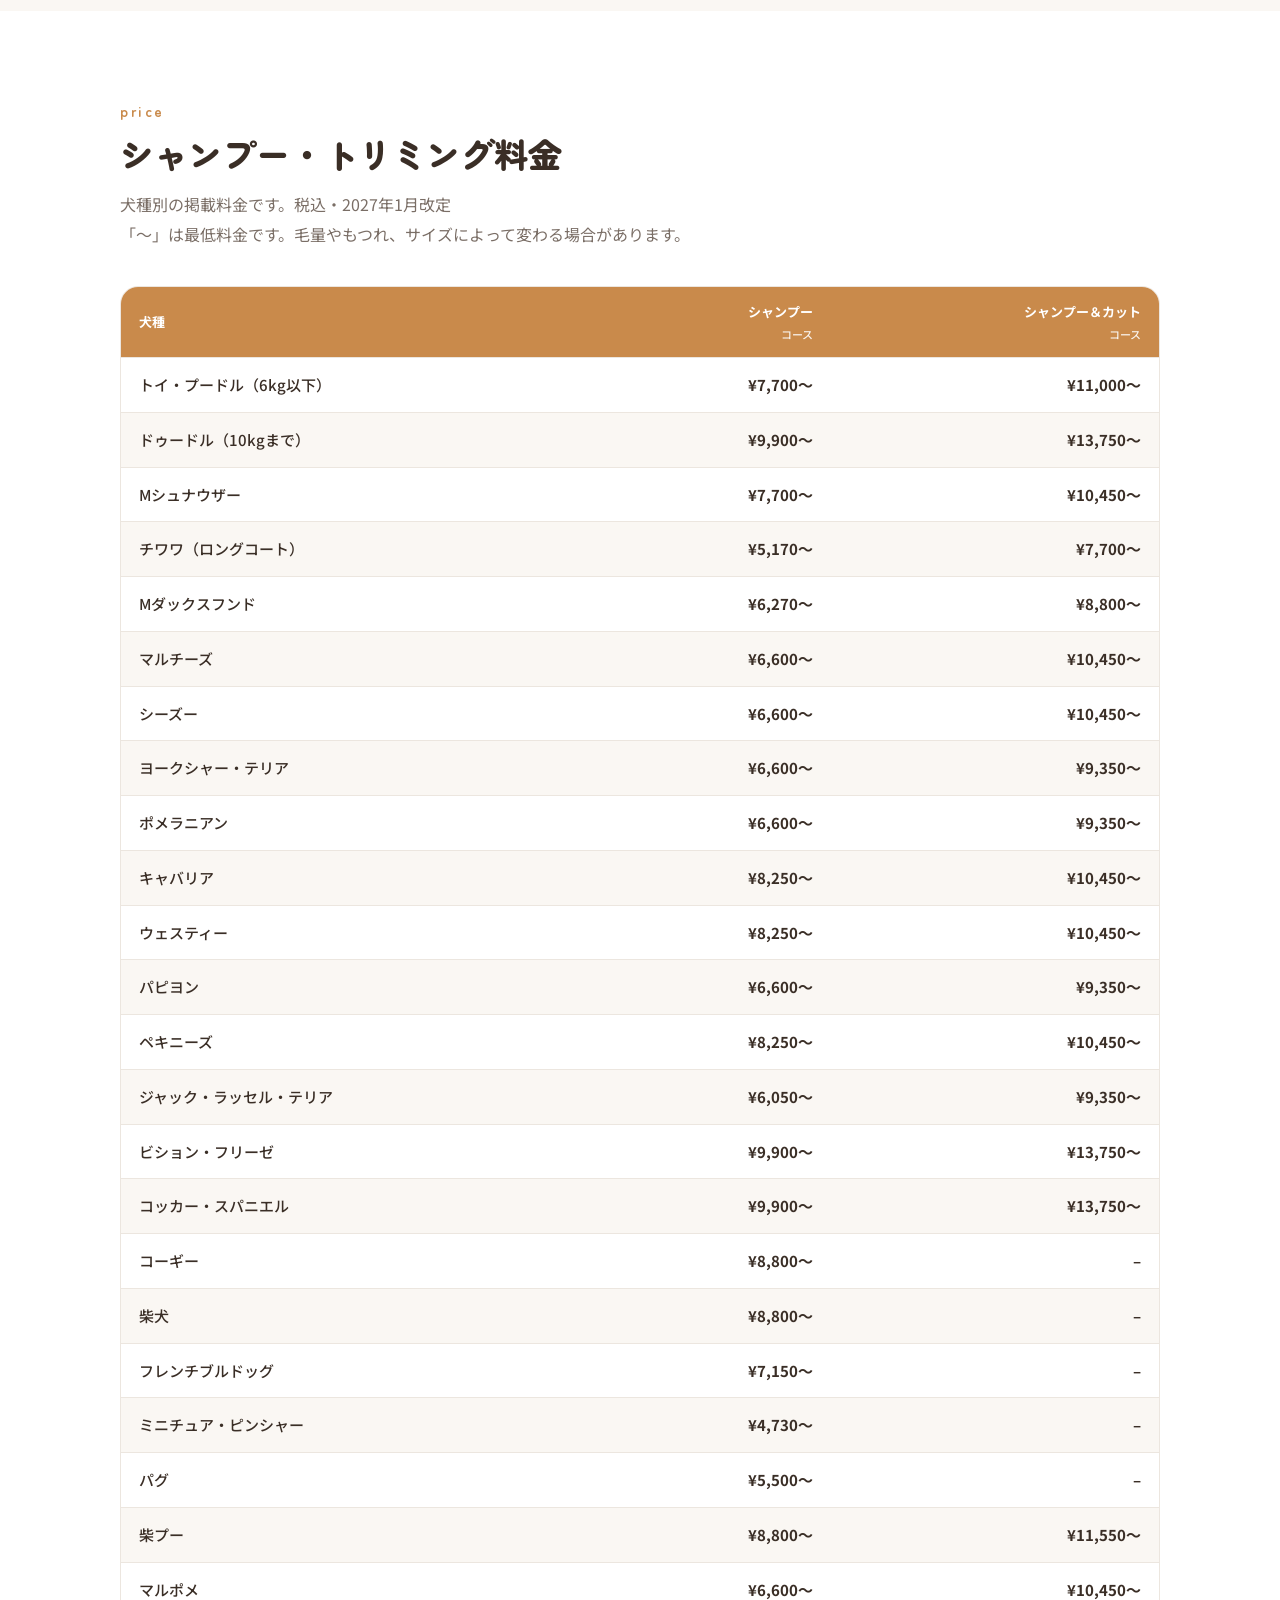
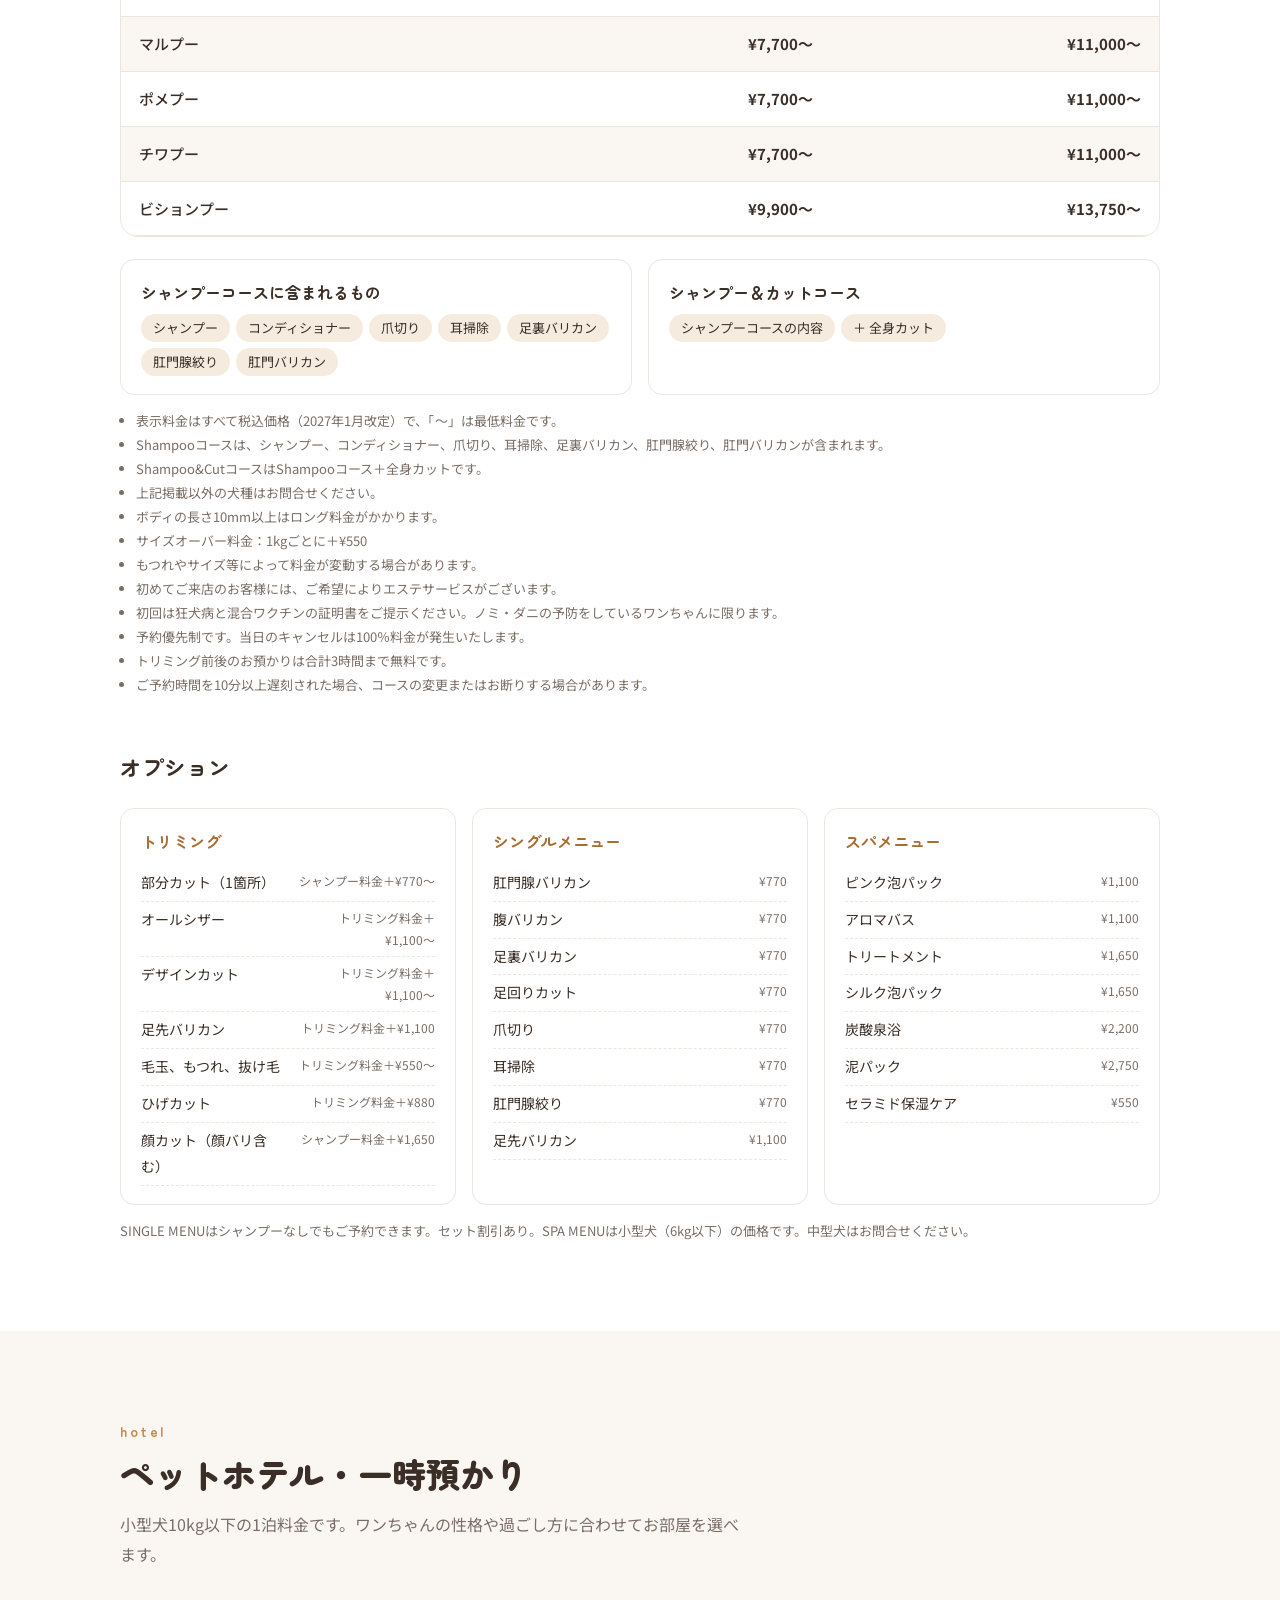
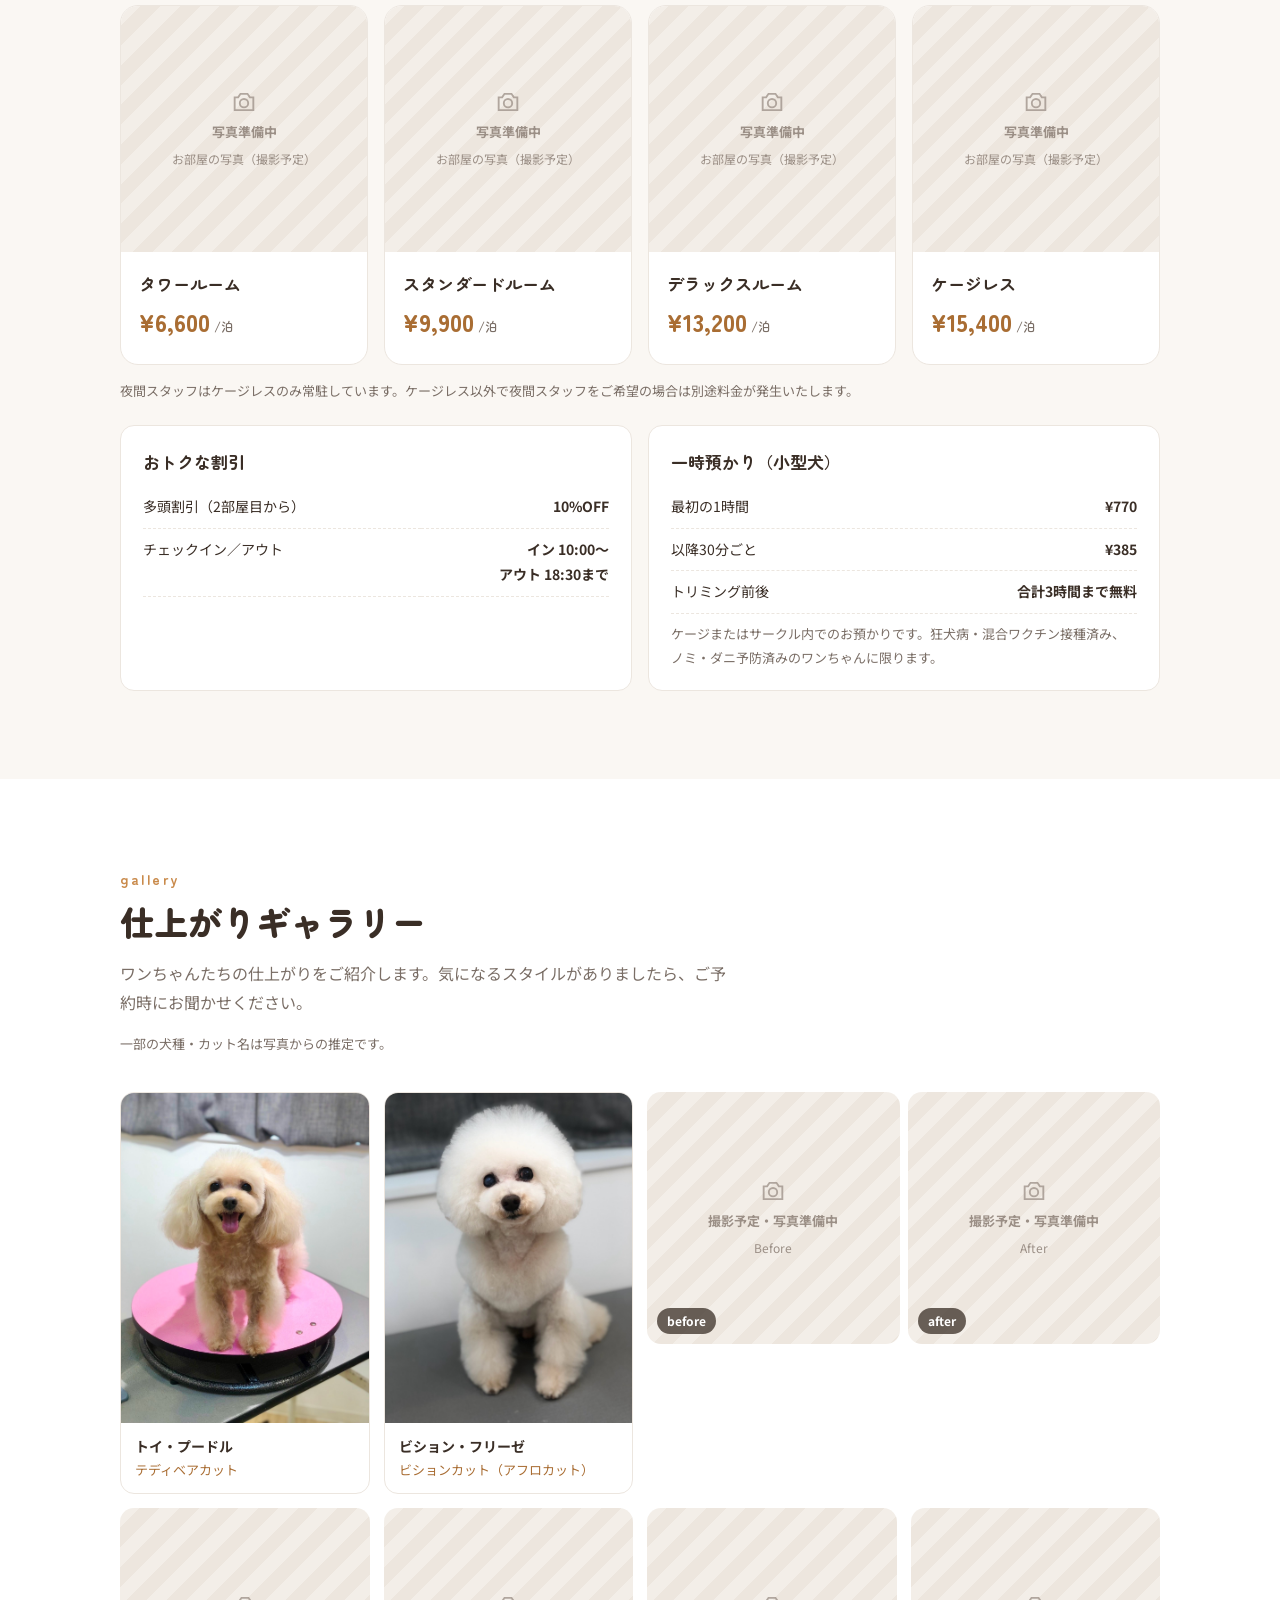
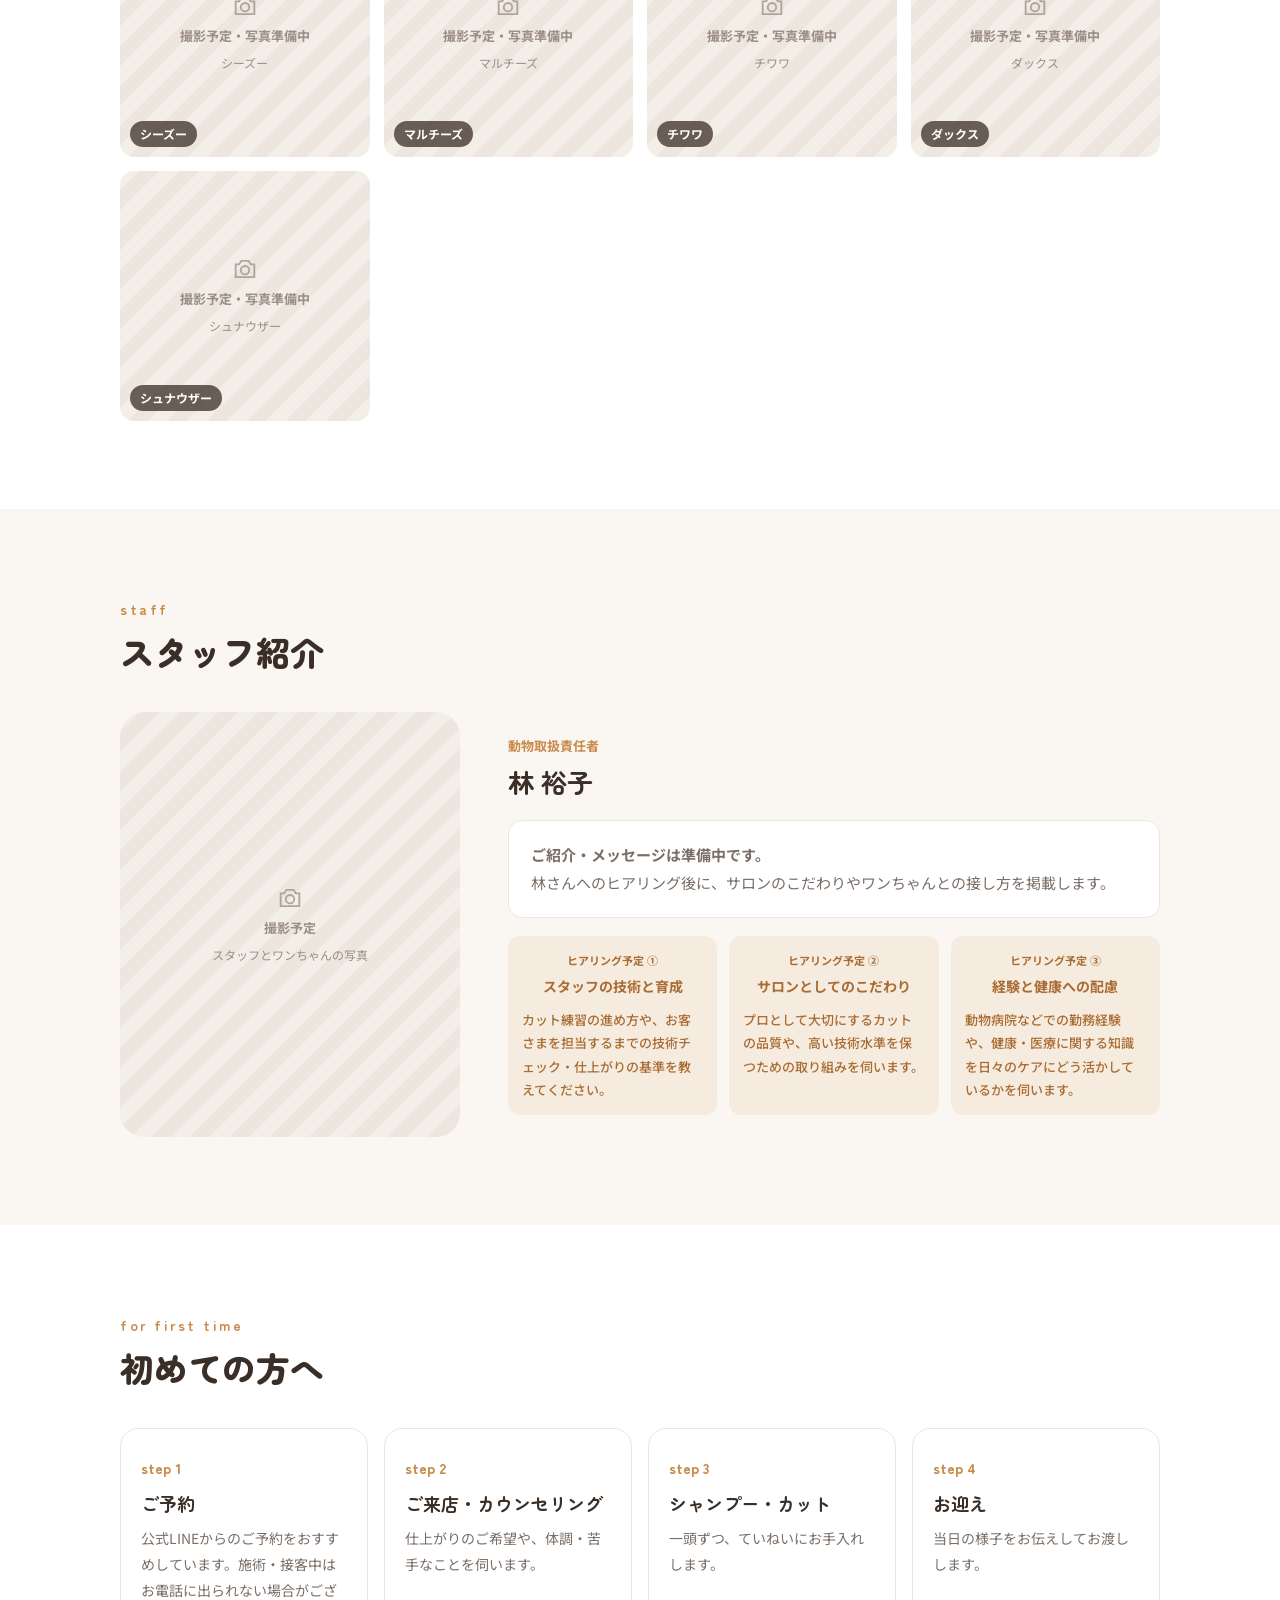
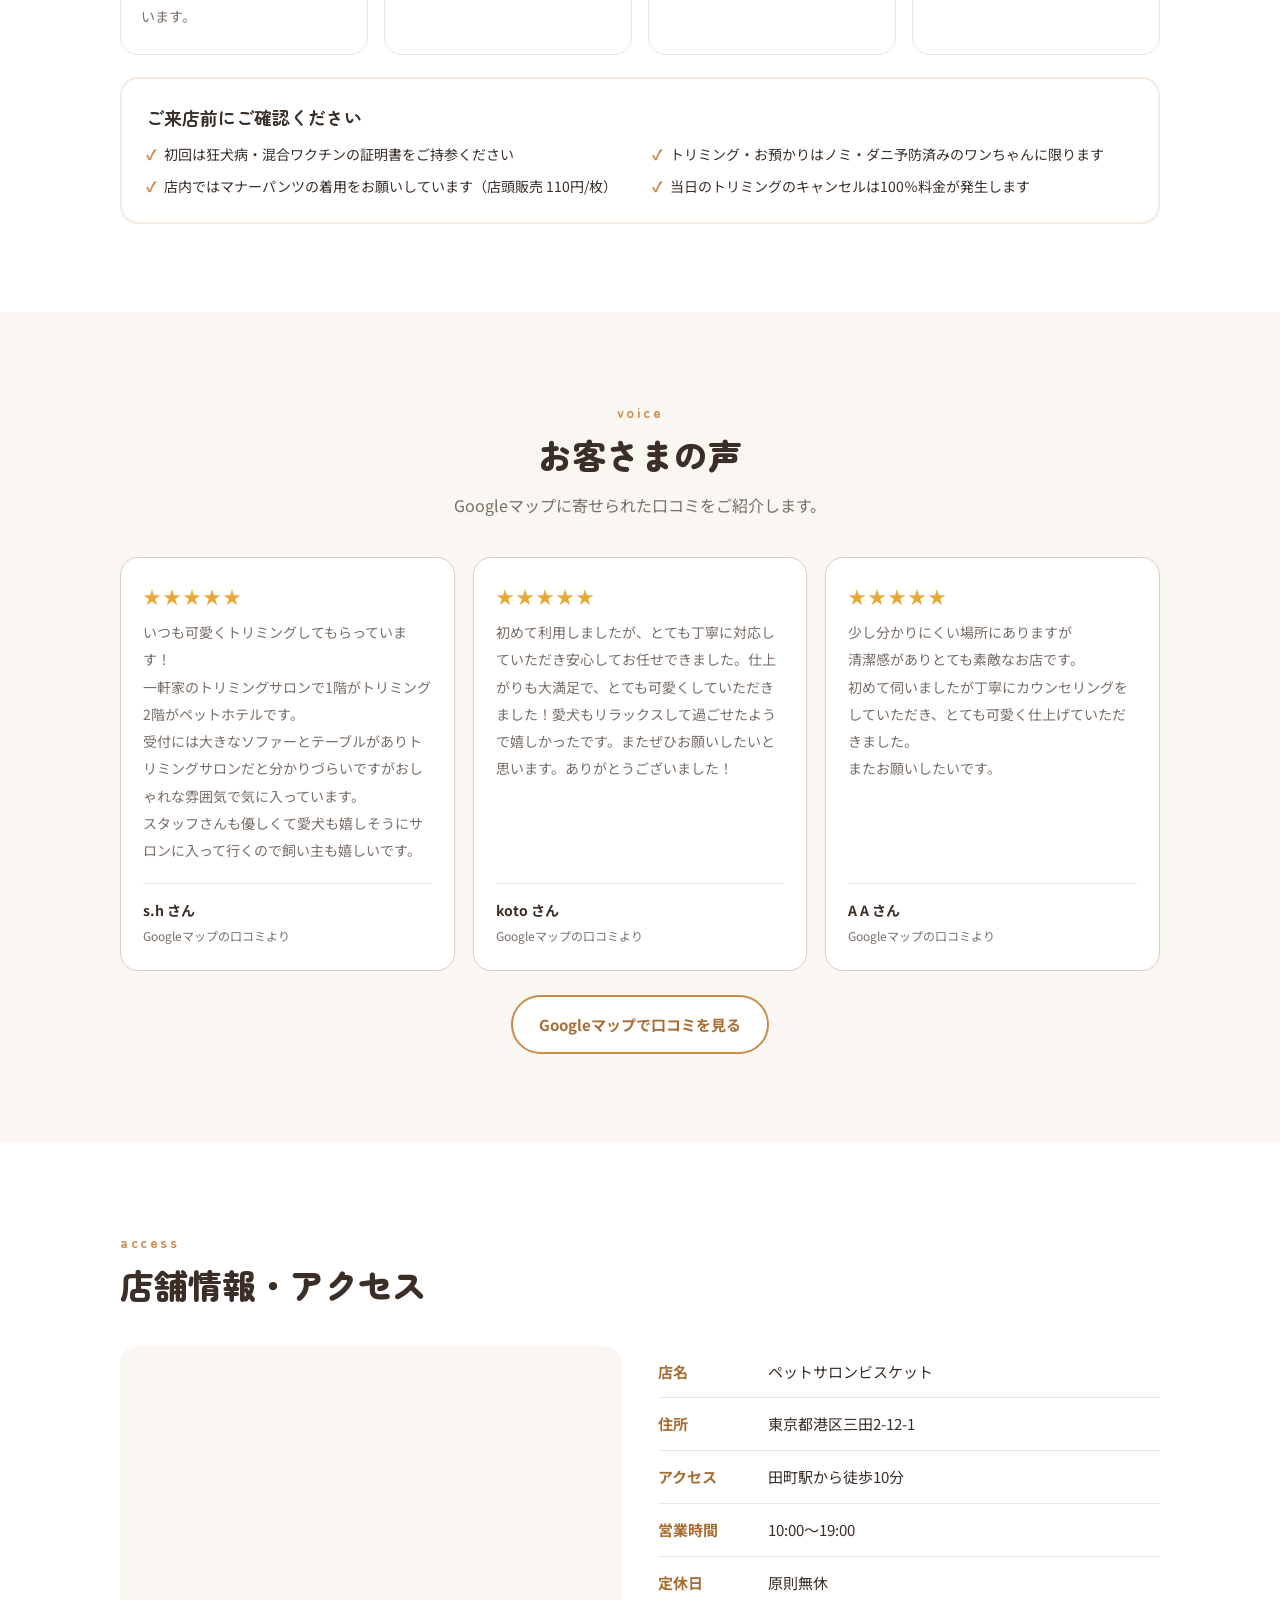
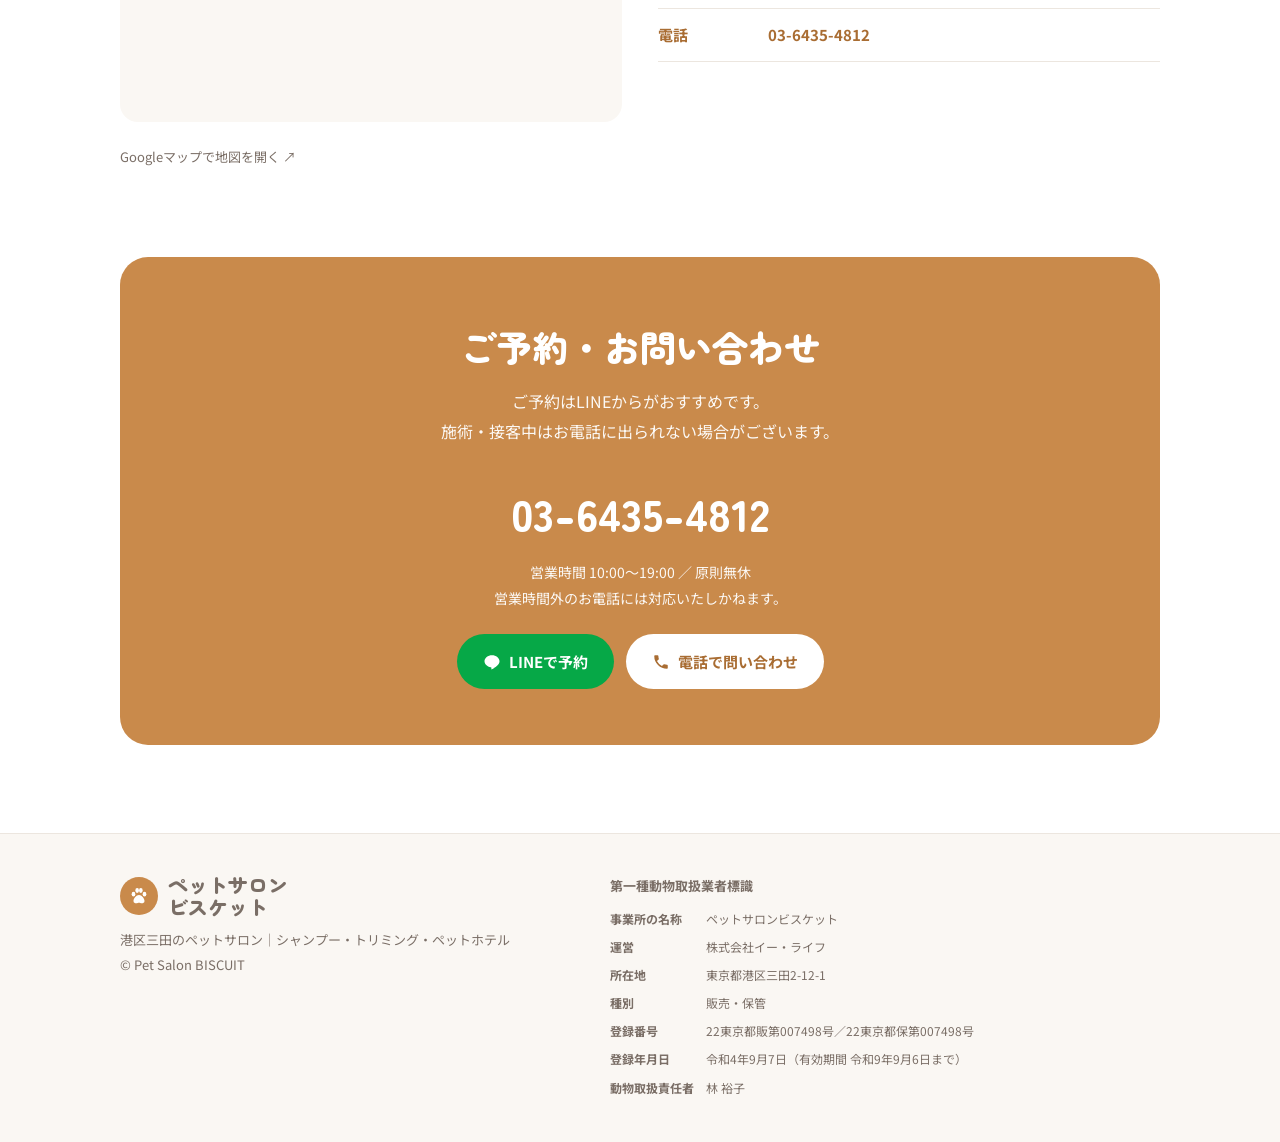
==== commit a689be88: "Correct white dog breed and style to Bichon Frise and Bichon cut" ====
--- a/index.html
+++ b/index.html
@@ -420,10 +420,10 @@
     <div class="eyebrow">gallery</div>
     <h2 class="sec">仕上がりギャラリー</h2>
     <p class="lead">ワンちゃんたちの仕上がりをご紹介します。気になるスタイルがありましたら、ご予約時にお聞かせください。</p>
-    <p class="note-s">犬種・カット名は写真からの推定です。</p>
+    <p class="note-s">一部の犬種・カット名は写真からの推定です。</p>
     <div class="gallery">
       <figure class="gallery-entry"><a href="assets/gallery-poodle-teddy.jpg" target="_blank" rel="noopener noreferrer" aria-label="トイ・プードルのテディベアカットの写真を大きく見る"><img src="assets/gallery-poodle-teddy.jpg" alt="トイ・プードルのテディベアカットの仕上がり" width="1108" height="1477" loading="lazy" decoding="async"></a><figcaption><strong>トイ・プードル</strong><span>テディベアカット</span></figcaption></figure>
-      <figure class="gallery-entry"><a href="assets/gallery-poodle-afro.jpg" target="_blank" rel="noopener noreferrer" aria-label="トイ・プードルのアフロカットの写真を大きく見る"><img src="assets/gallery-poodle-afro.jpg" alt="トイ・プードルのアフロカットの仕上がり" width="1108" height="1477" loading="lazy" decoding="async"></a><figcaption><strong>トイ・プードル</strong><span>アフロカット</span></figcaption></figure>
+      <figure class="gallery-entry"><a href="assets/gallery-poodle-afro.jpg" target="_blank" rel="noopener noreferrer" aria-label="ビション・フリーゼのビションカット（アフロカット）の写真を大きく見る"><img src="assets/gallery-poodle-afro.jpg" alt="ビション・フリーゼのビションカット（アフロカット）の仕上がり" width="1108" height="1477" loading="lazy" decoding="async"></a><figcaption><strong>ビション・フリーゼ</strong><span>ビションカット（アフロカット）</span></figcaption></figure>
       <div class="ba"><div class="ph"><svg aria-hidden="true"><use href="#cam"/></svg><b>撮影予定・写真準備中</b>Before<span class="cap">before</span></div><div class="ph"><svg aria-hidden="true"><use href="#cam"/></svg><b>撮影予定・写真準備中</b>After<span class="cap">after</span></div></div>
 
       <div class="ph"><svg aria-hidden="true"><use href="#cam"/></svg><b>撮影予定・写真準備中</b>シーズー<span class="cap">シーズー</span></div>
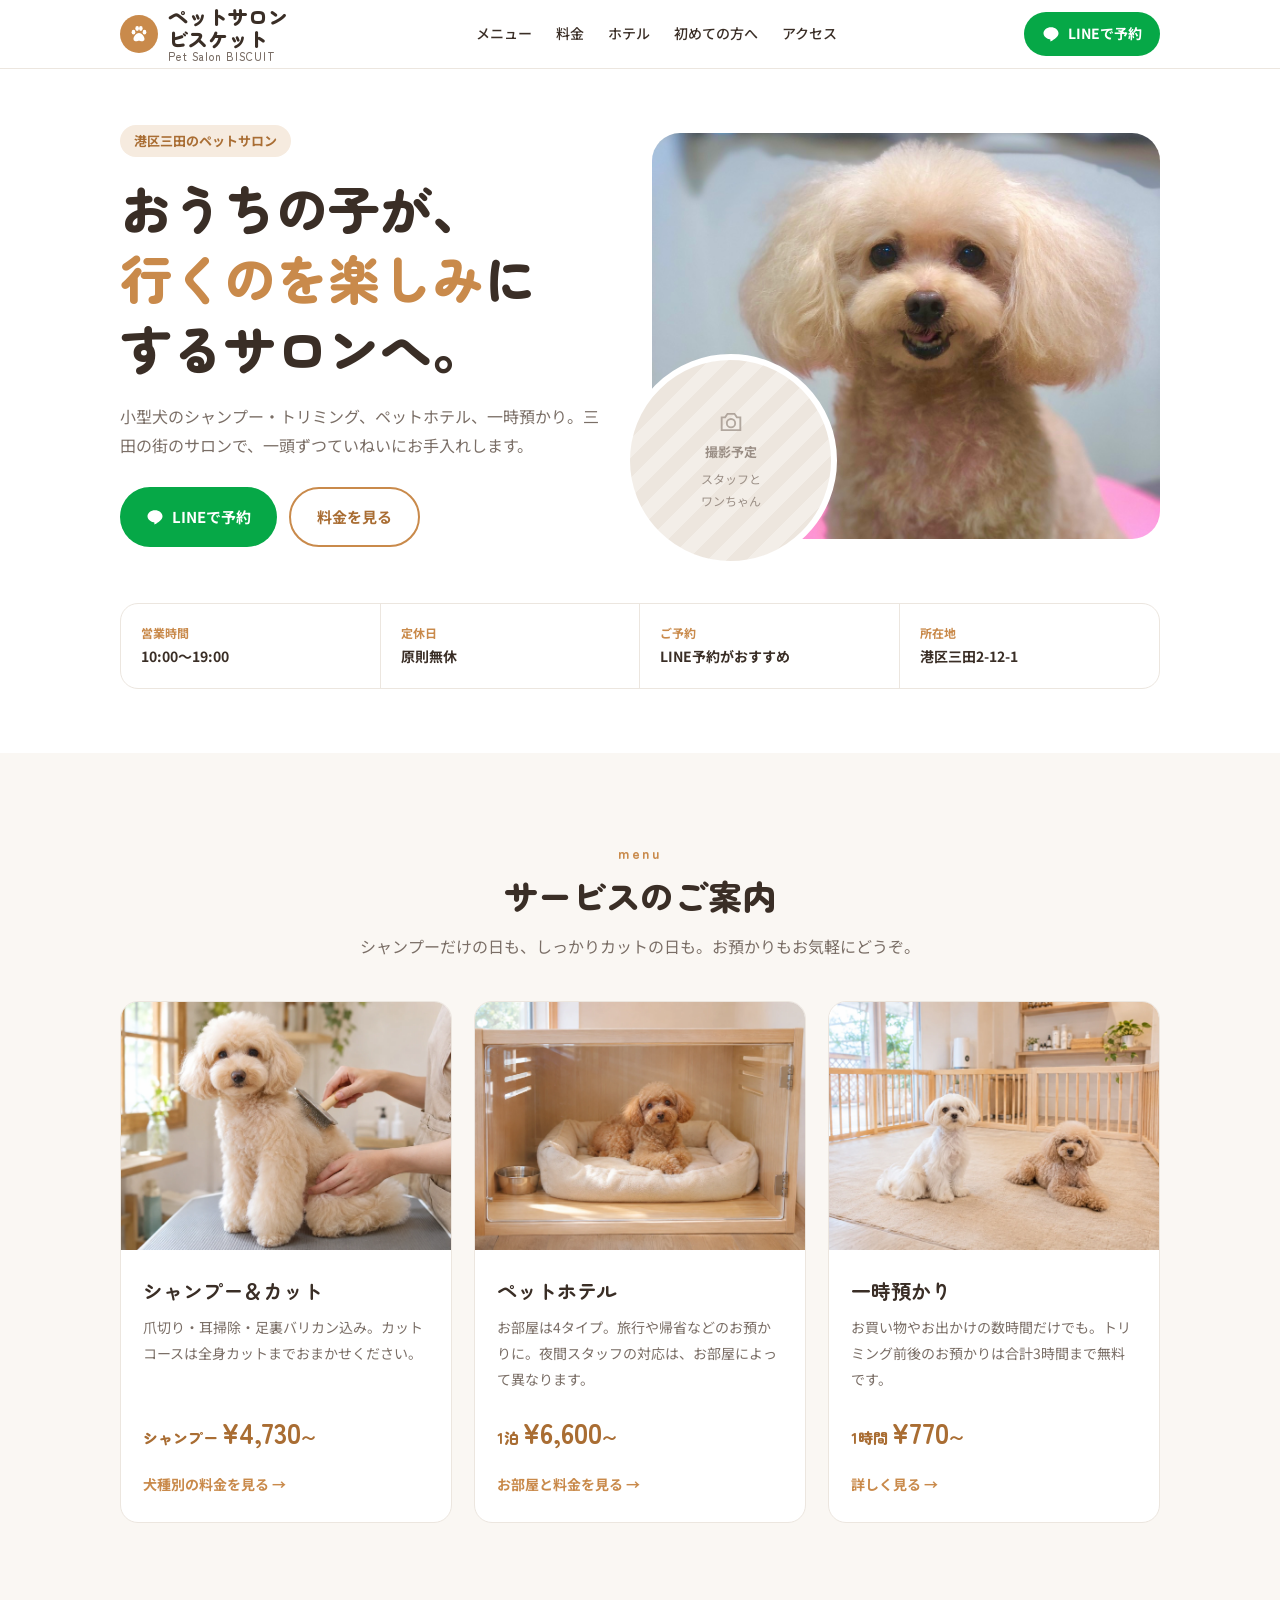
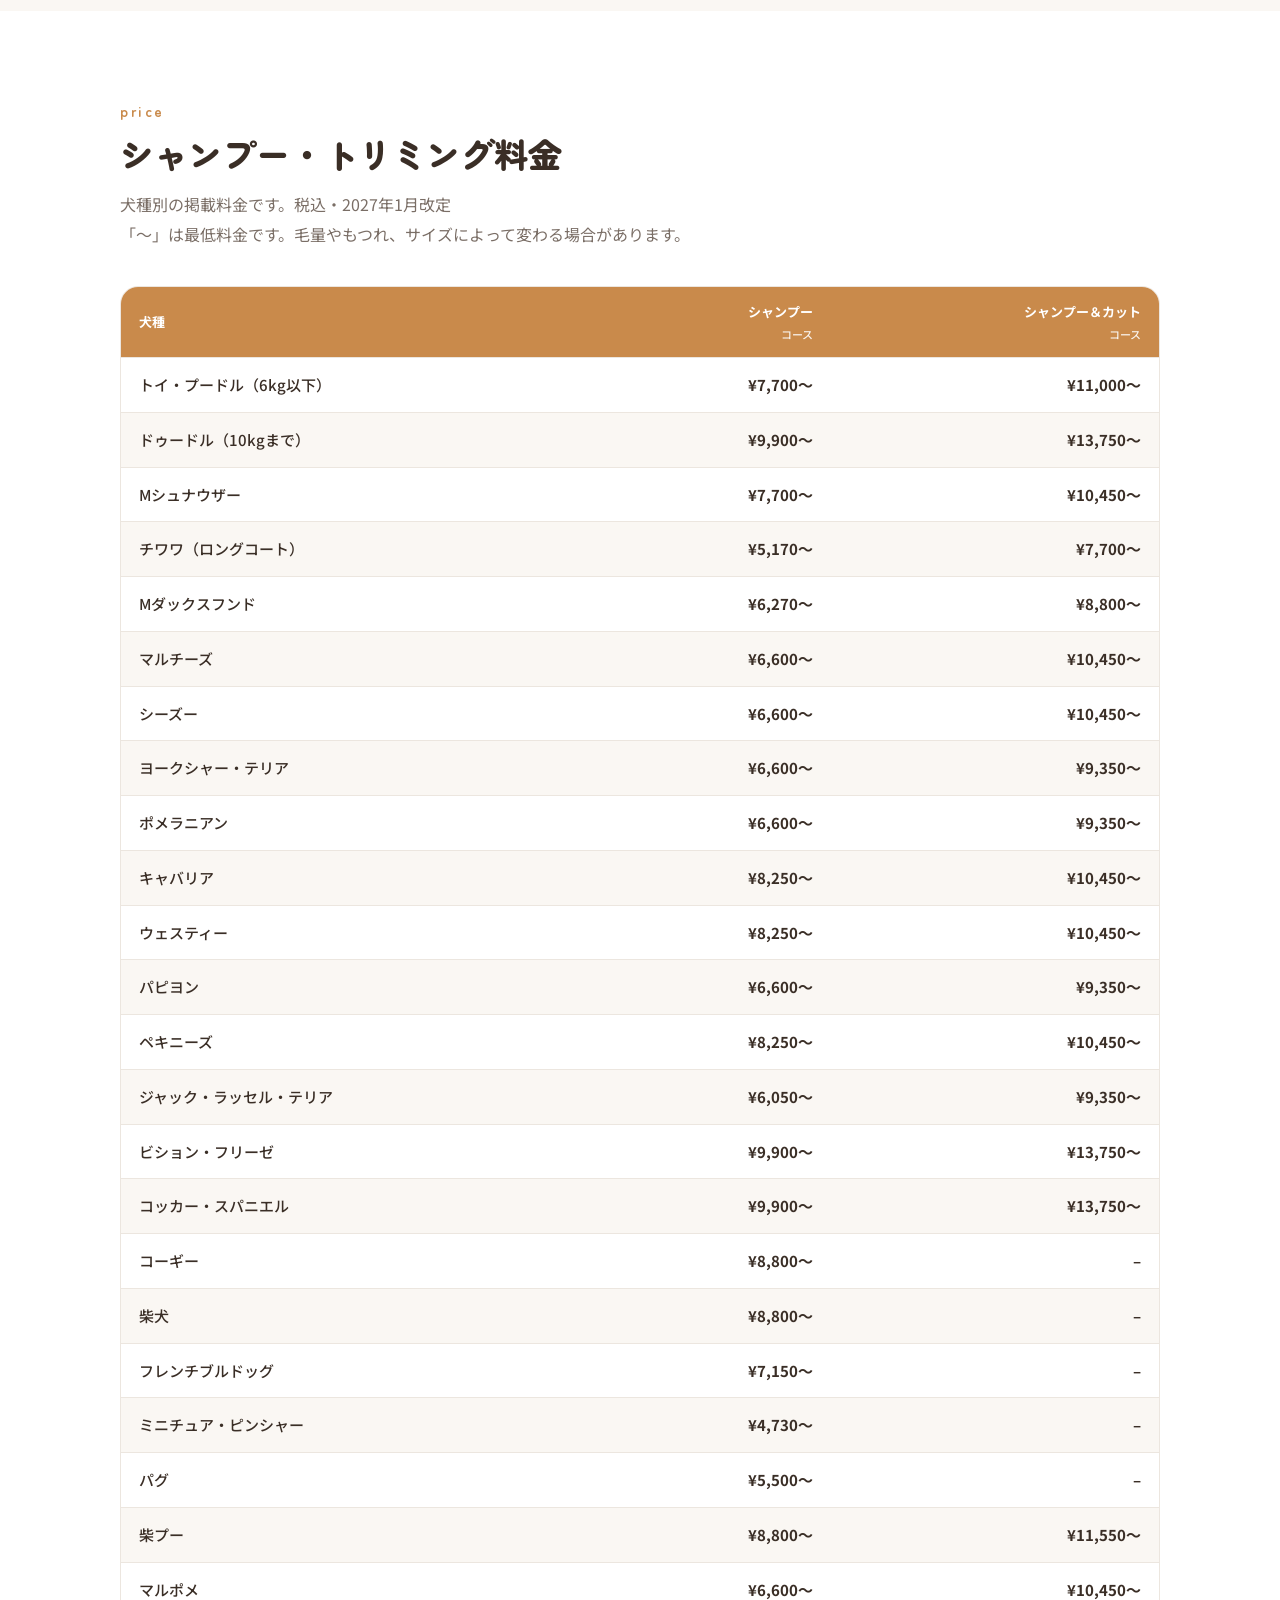
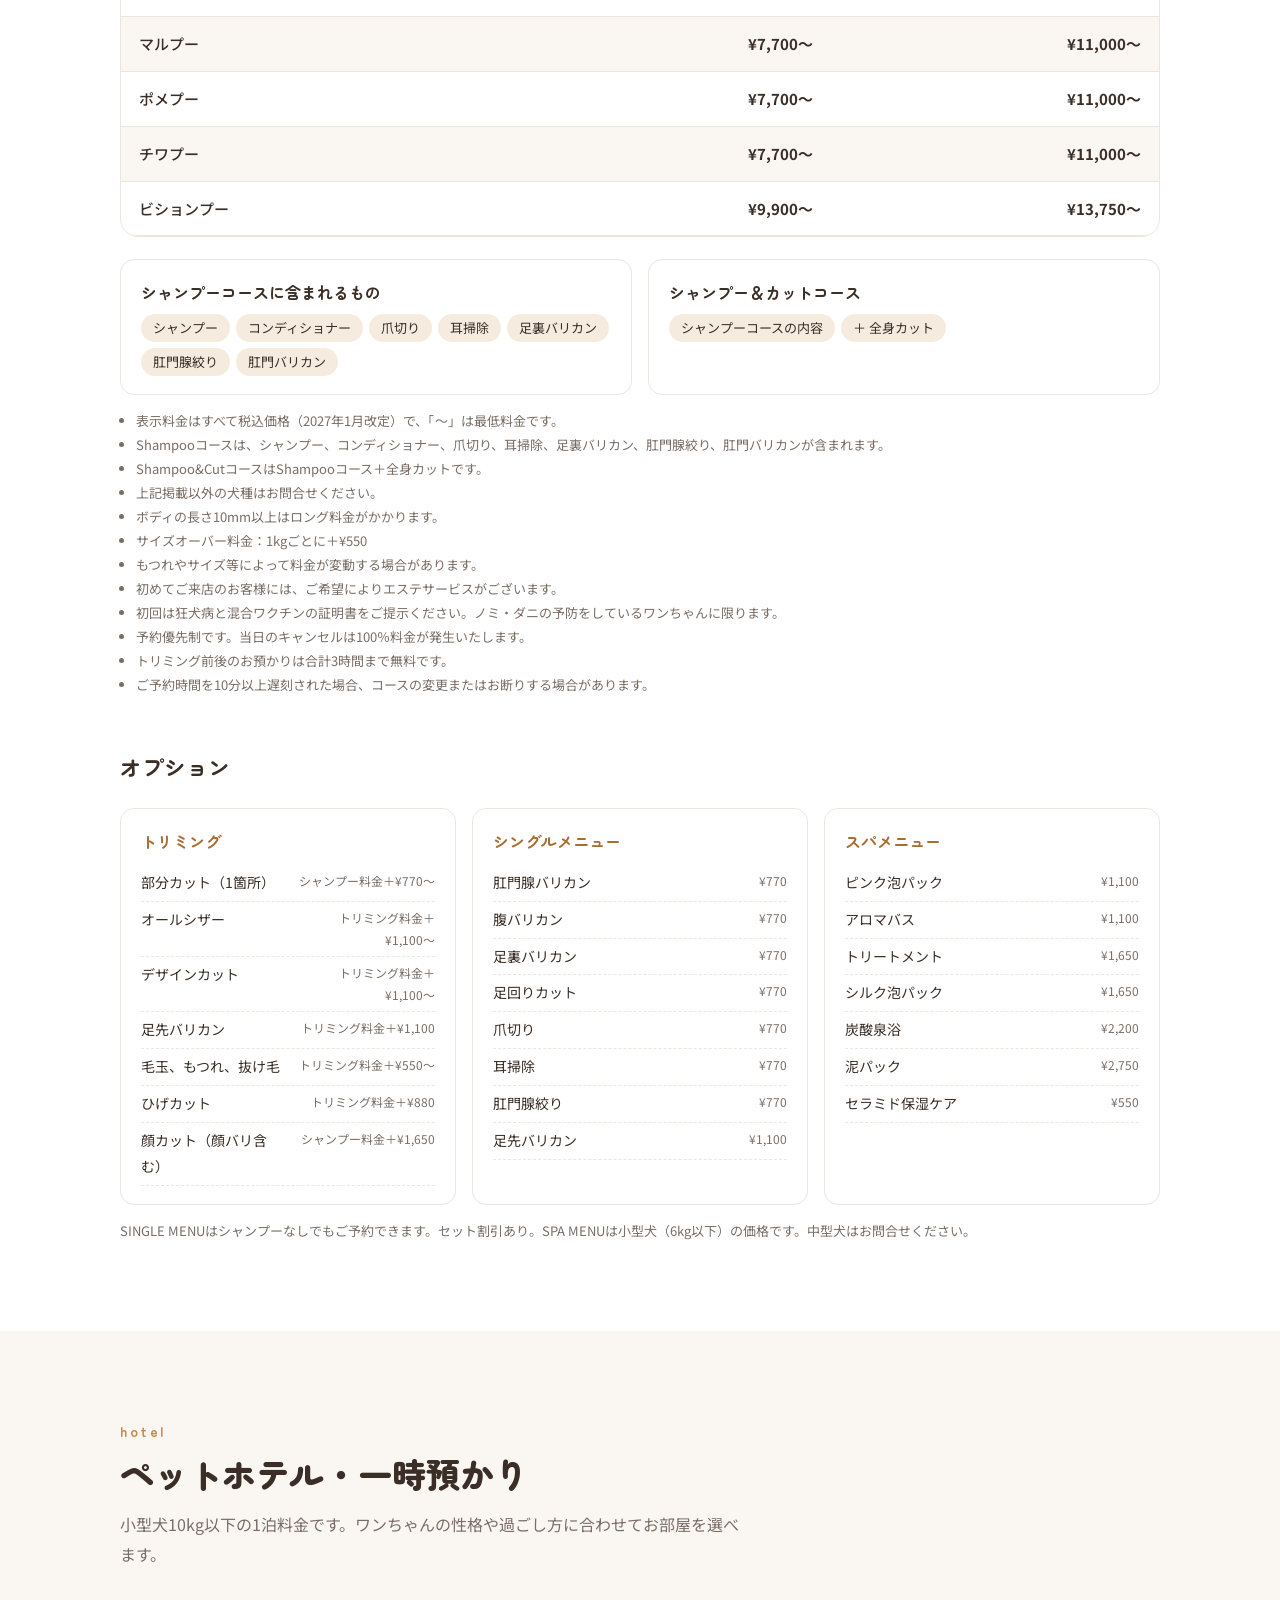
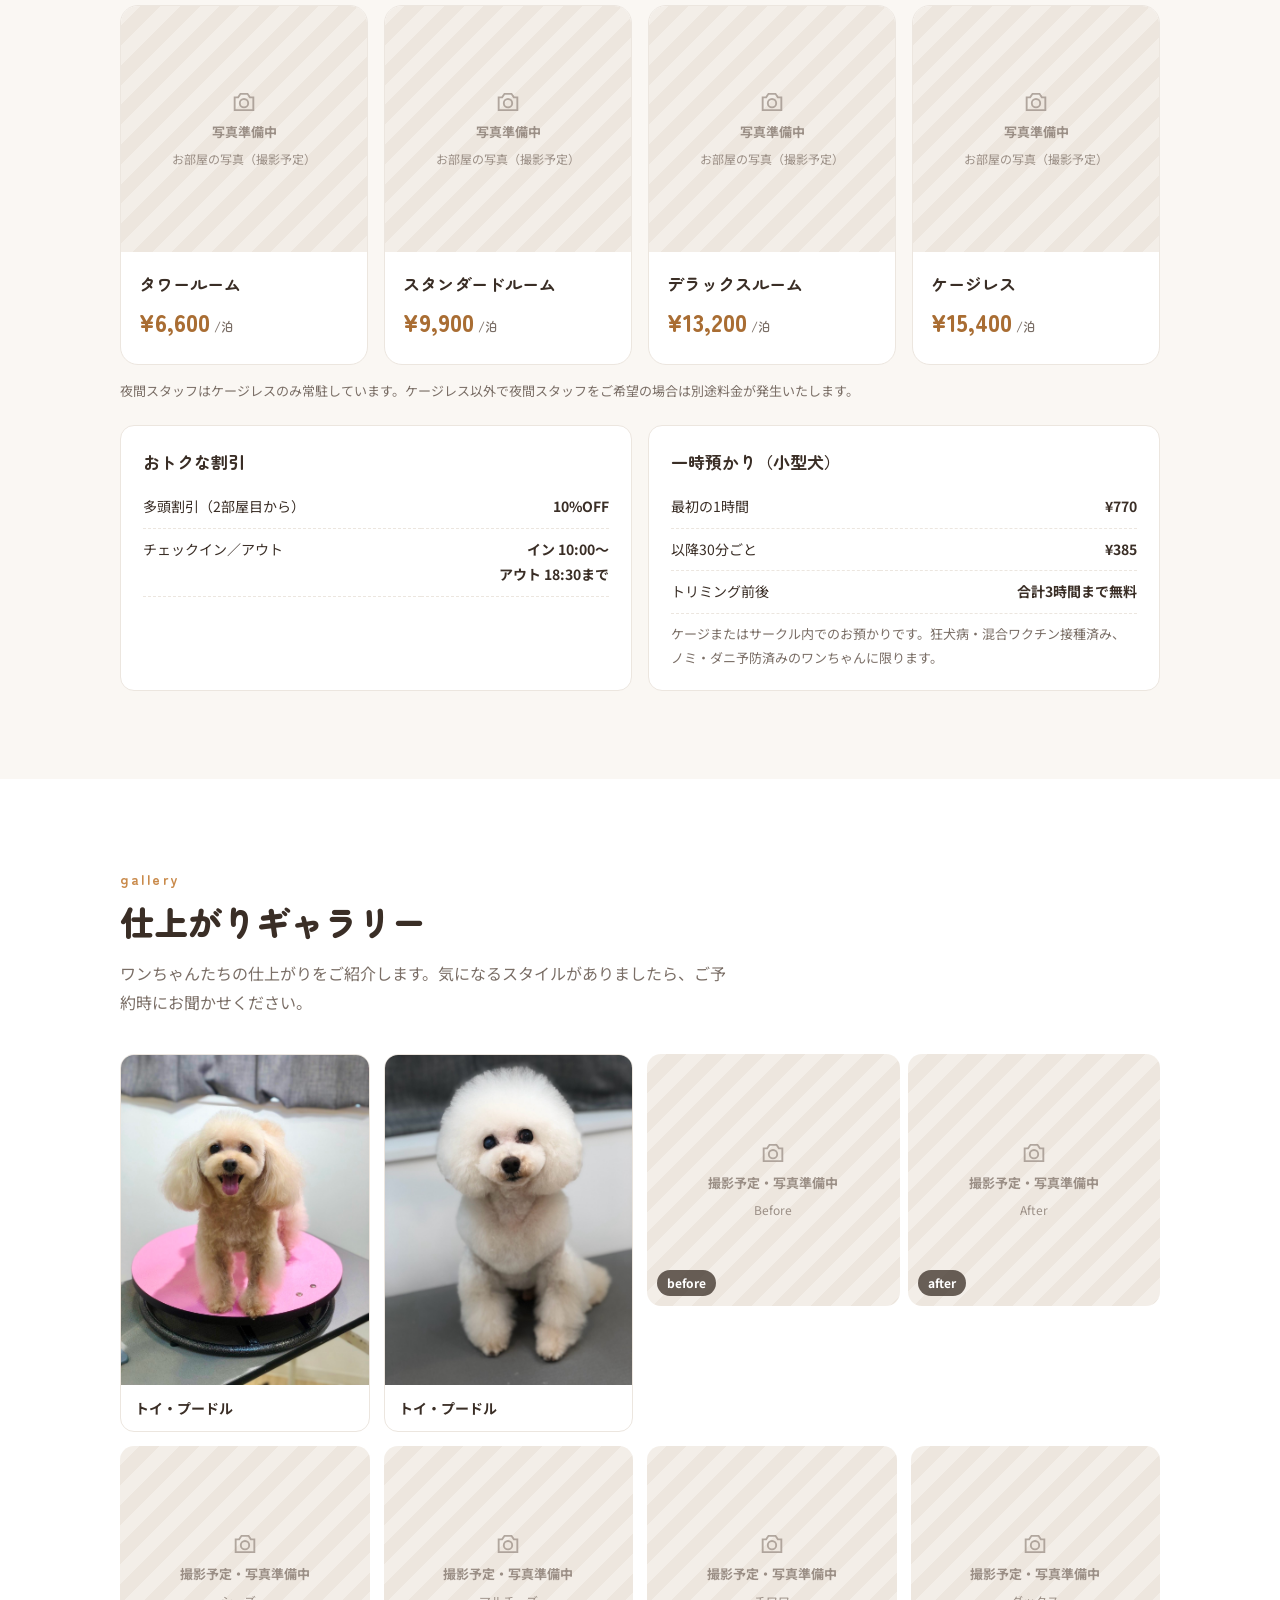
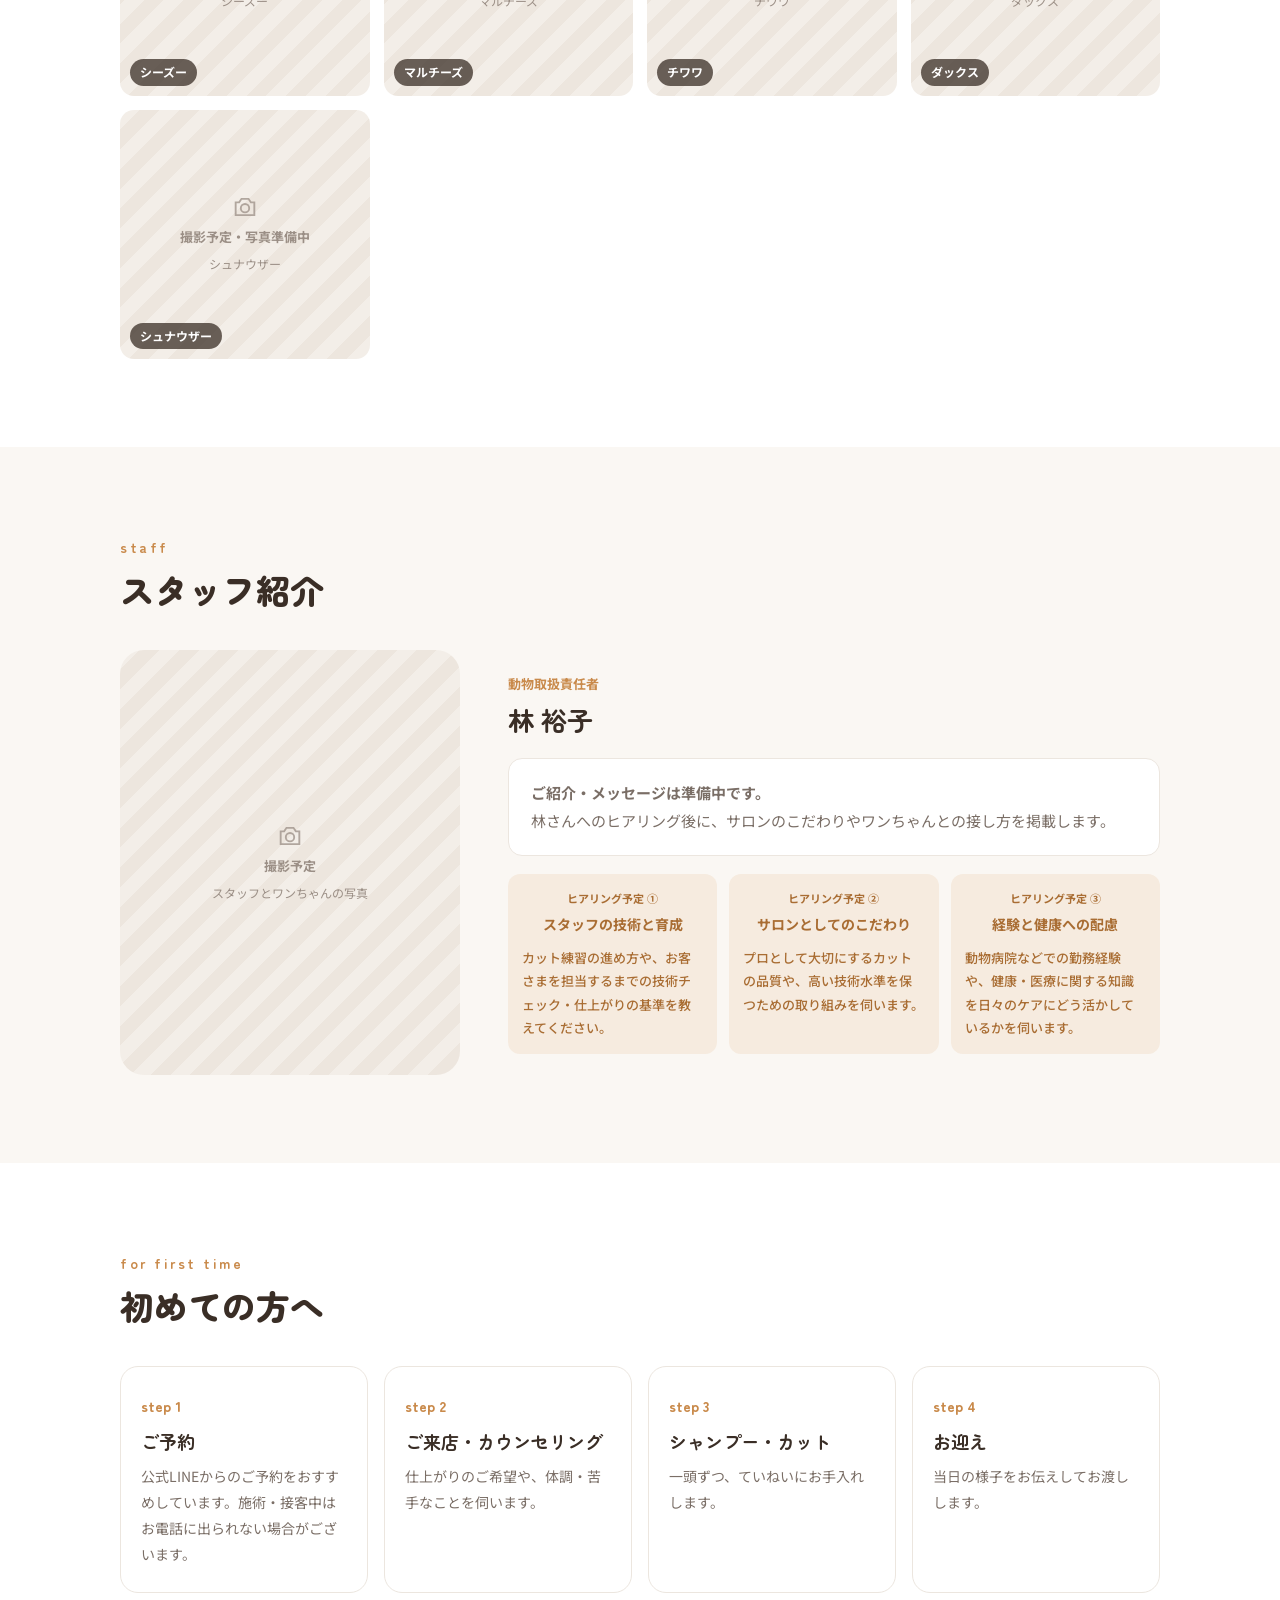
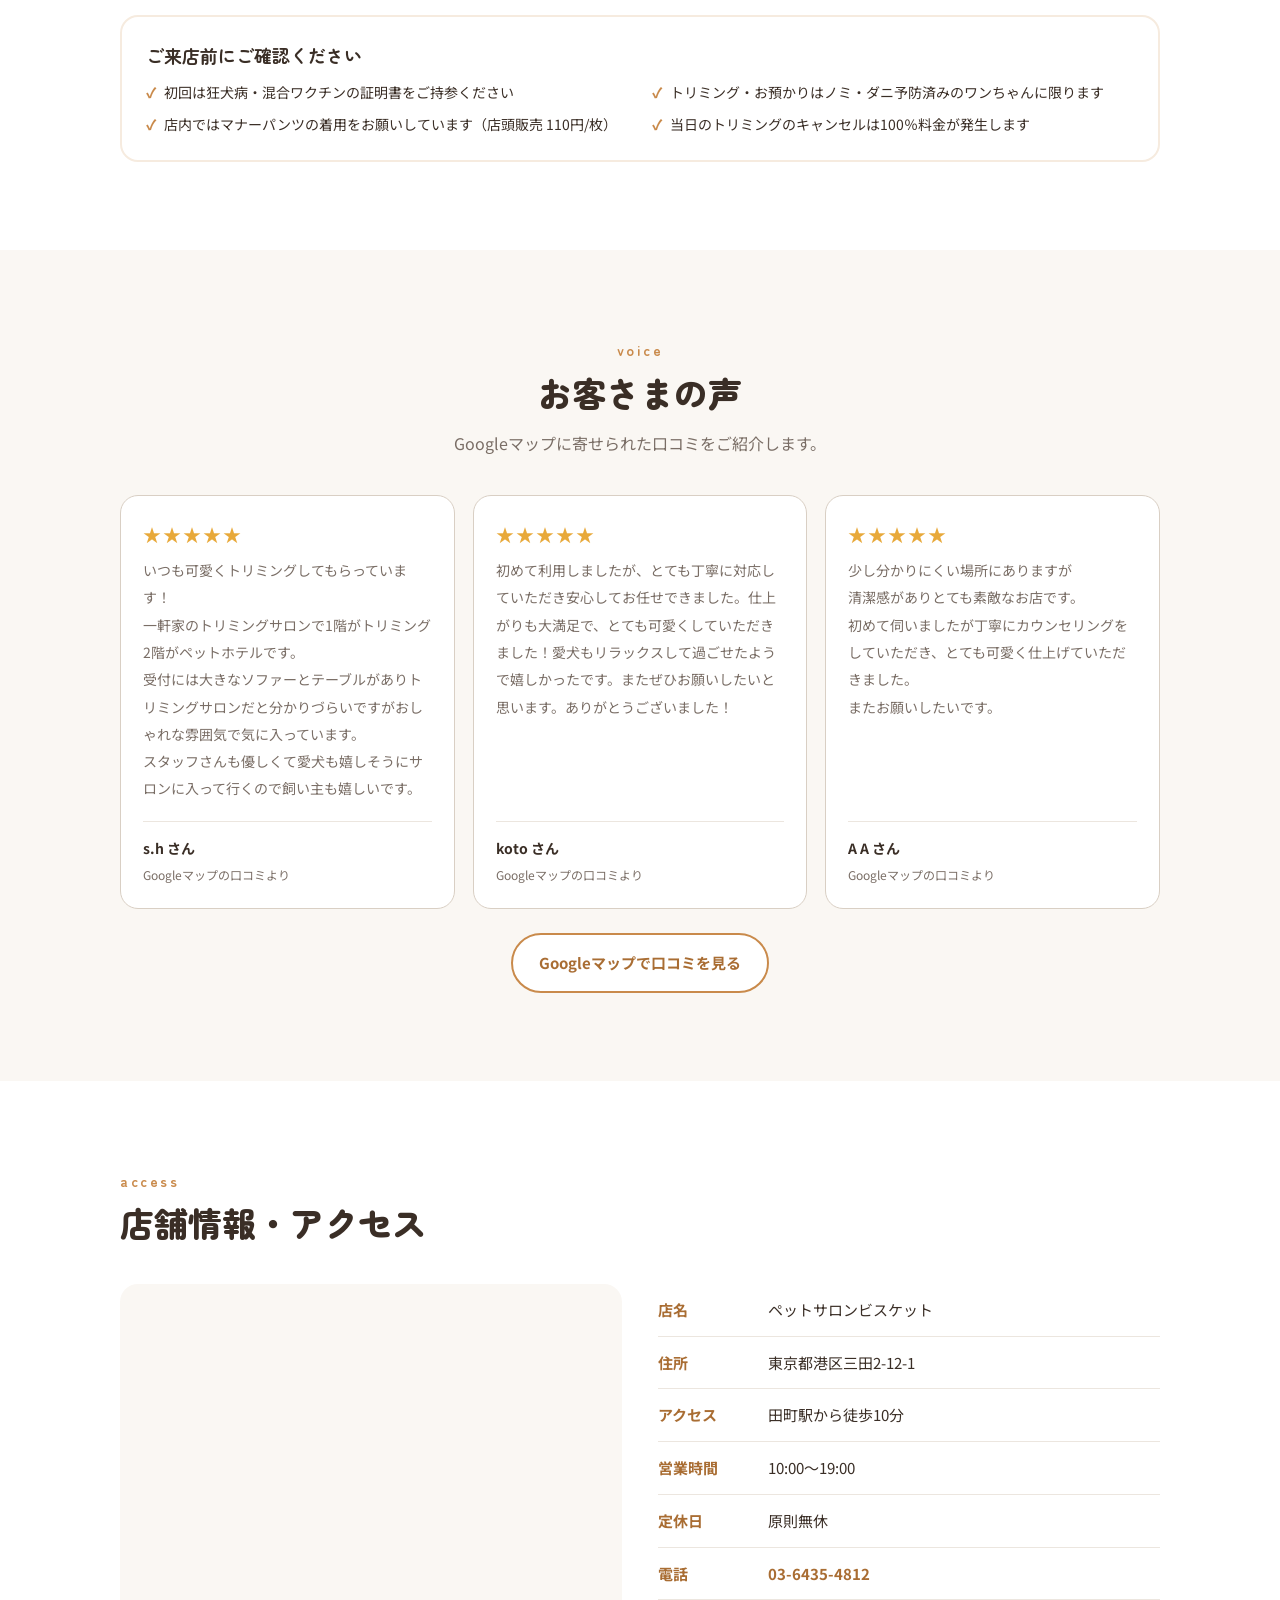
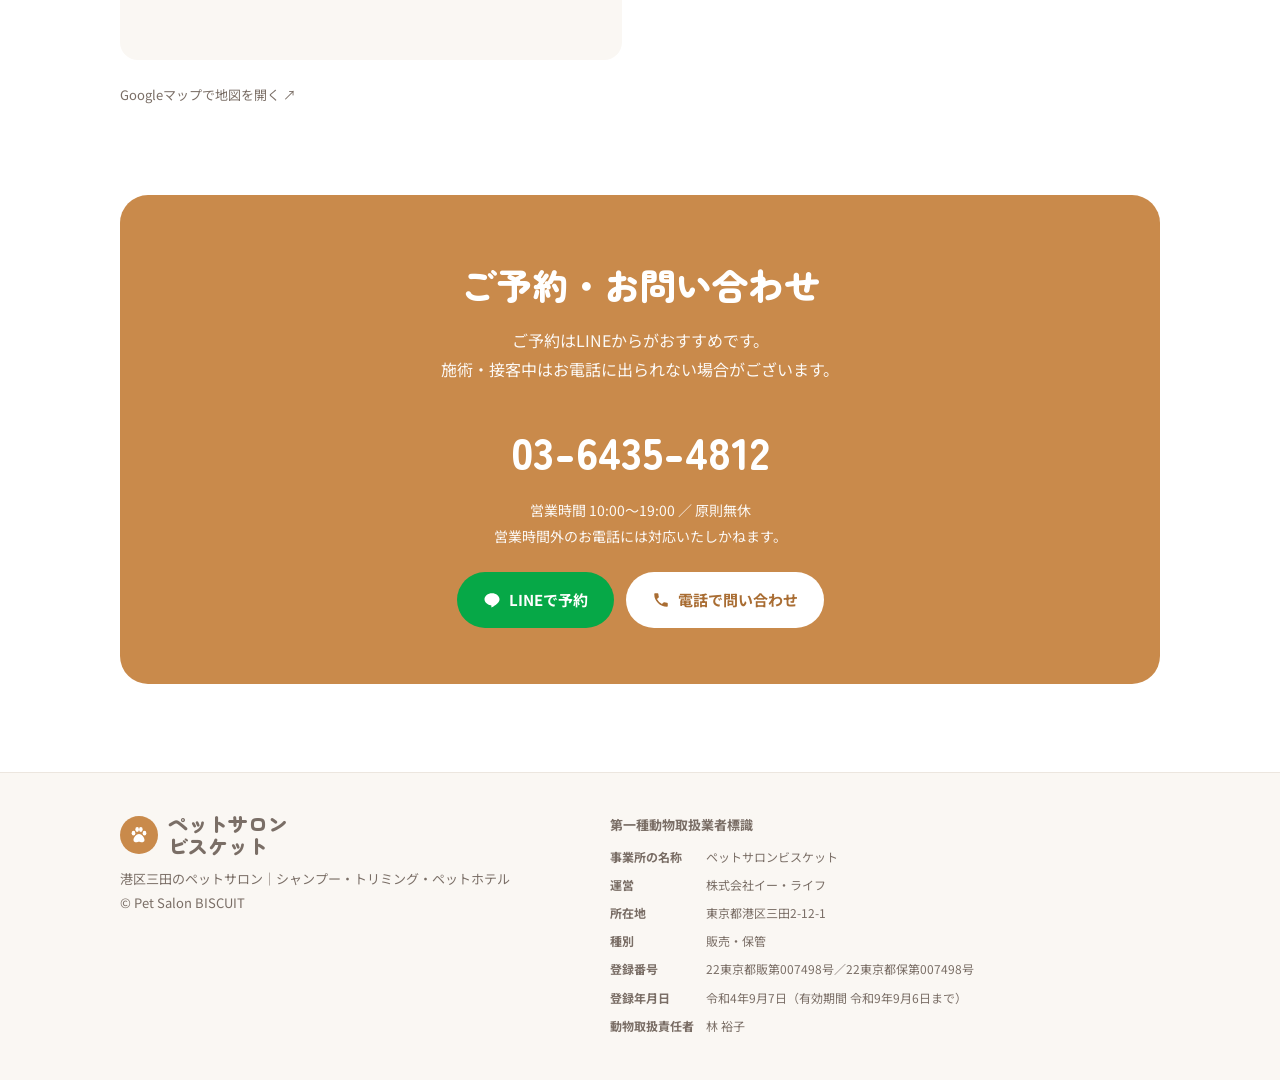
==== commit ad1e06f9: "Correct white dog to Toy Poodle and omit gallery cut names" ====
--- a/index.html
+++ b/index.html
@@ -420,10 +420,9 @@
     <div class="eyebrow">gallery</div>
     <h2 class="sec">仕上がりギャラリー</h2>
     <p class="lead">ワンちゃんたちの仕上がりをご紹介します。気になるスタイルがありましたら、ご予約時にお聞かせください。</p>
-    <p class="note-s">一部の犬種・カット名は写真からの推定です。</p>
     <div class="gallery">
-      <figure class="gallery-entry"><a href="assets/gallery-poodle-teddy.jpg" target="_blank" rel="noopener noreferrer" aria-label="トイ・プードルのテディベアカットの写真を大きく見る"><img src="assets/gallery-poodle-teddy.jpg" alt="トイ・プードルのテディベアカットの仕上がり" width="1108" height="1477" loading="lazy" decoding="async"></a><figcaption><strong>トイ・プードル</strong><span>テディベアカット</span></figcaption></figure>
-      <figure class="gallery-entry"><a href="assets/gallery-poodle-afro.jpg" target="_blank" rel="noopener noreferrer" aria-label="ビション・フリーゼのビションカット（アフロカット）の写真を大きく見る"><img src="assets/gallery-poodle-afro.jpg" alt="ビション・フリーゼのビションカット（アフロカット）の仕上がり" width="1108" height="1477" loading="lazy" decoding="async"></a><figcaption><strong>ビション・フリーゼ</strong><span>ビションカット（アフロカット）</span></figcaption></figure>
+      <figure class="gallery-entry"><a href="assets/gallery-poodle-teddy.jpg" target="_blank" rel="noopener noreferrer" aria-label="トイ・プードルの写真を大きく見る"><img src="assets/gallery-poodle-teddy.jpg" alt="トイ・プードルの仕上がり" width="1108" height="1477" loading="lazy" decoding="async"></a><figcaption><strong>トイ・プードル</strong></figcaption></figure>
+      <figure class="gallery-entry"><a href="assets/gallery-poodle-afro.jpg" target="_blank" rel="noopener noreferrer" aria-label="トイ・プードルの写真を大きく見る"><img src="assets/gallery-poodle-afro.jpg" alt="トイ・プードルの仕上がり" width="1108" height="1477" loading="lazy" decoding="async"></a><figcaption><strong>トイ・プードル</strong></figcaption></figure>
       <div class="ba"><div class="ph"><svg aria-hidden="true"><use href="#cam"/></svg><b>撮影予定・写真準備中</b>Before<span class="cap">before</span></div><div class="ph"><svg aria-hidden="true"><use href="#cam"/></svg><b>撮影予定・写真準備中</b>After<span class="cap">after</span></div></div>
 
       <div class="ph"><svg aria-hidden="true"><use href="#cam"/></svg><b>撮影予定・写真準備中</b>シーズー<span class="cap">シーズー</span></div>
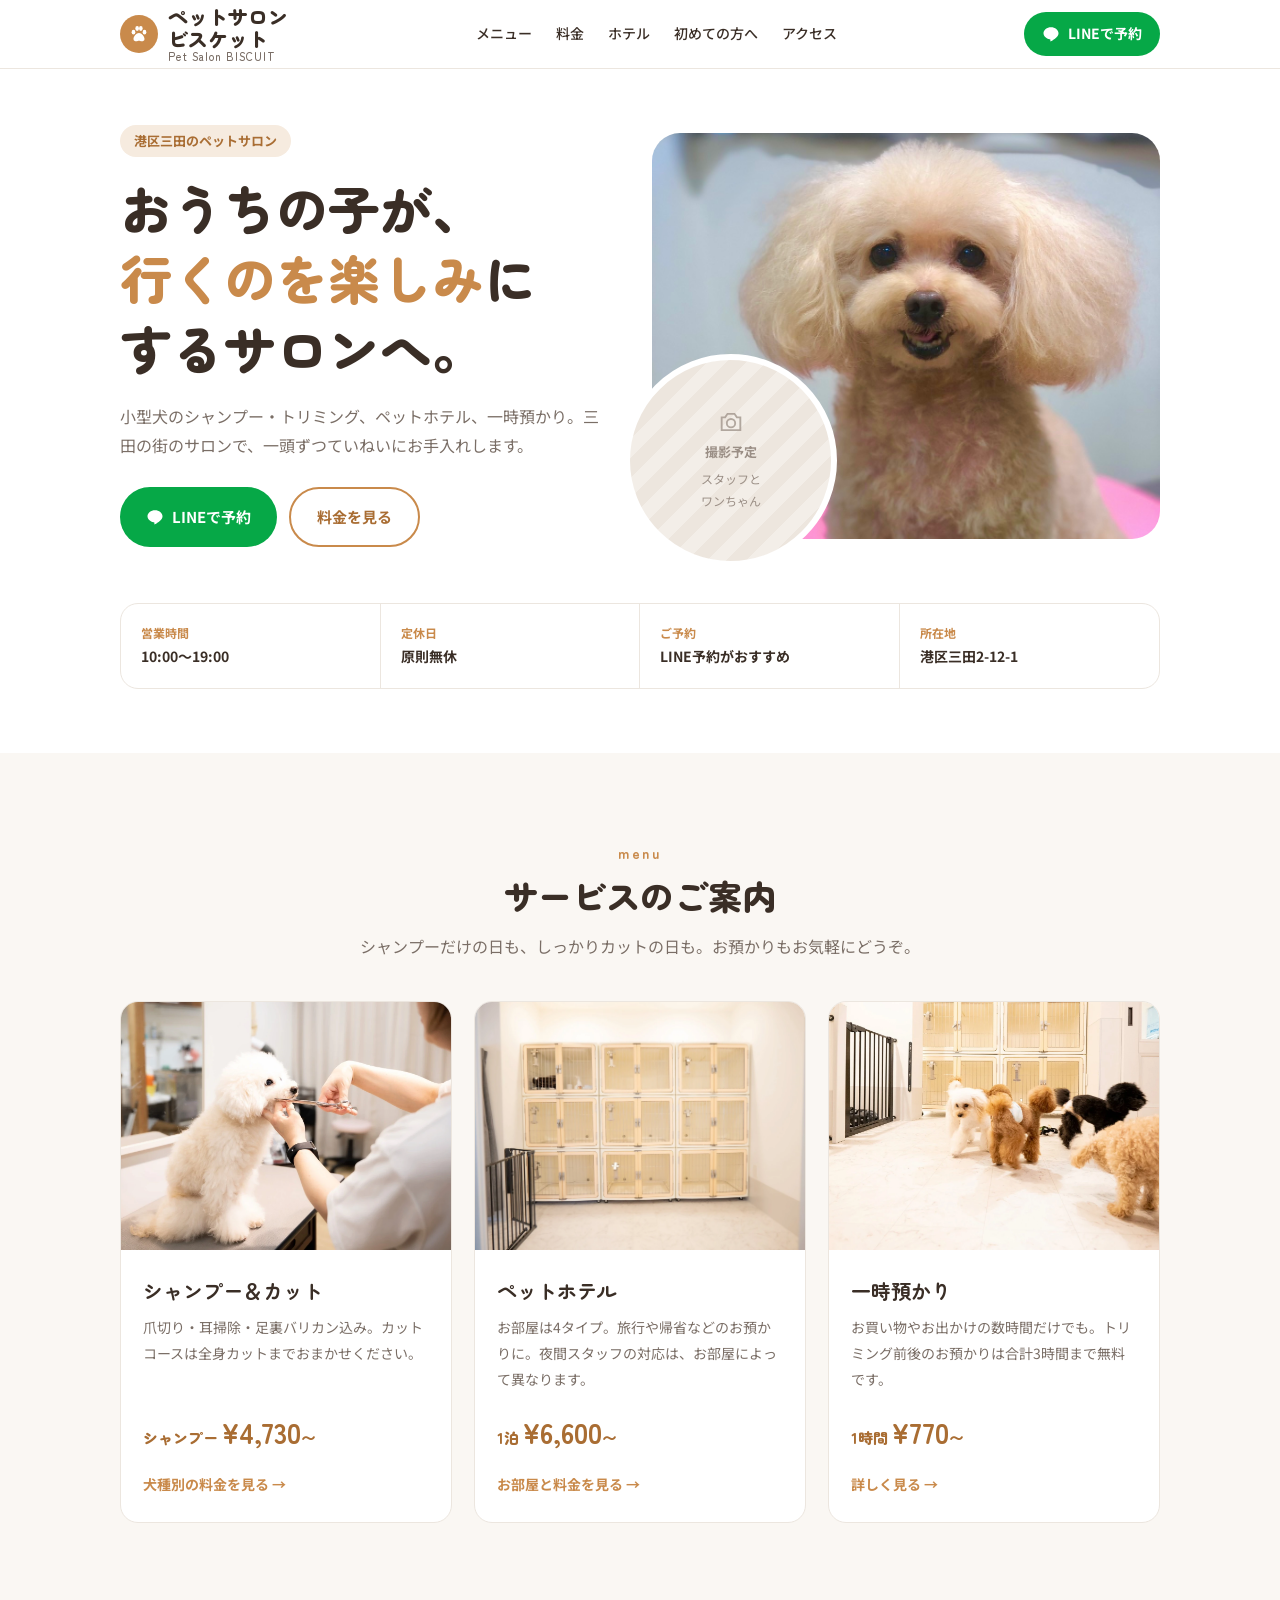
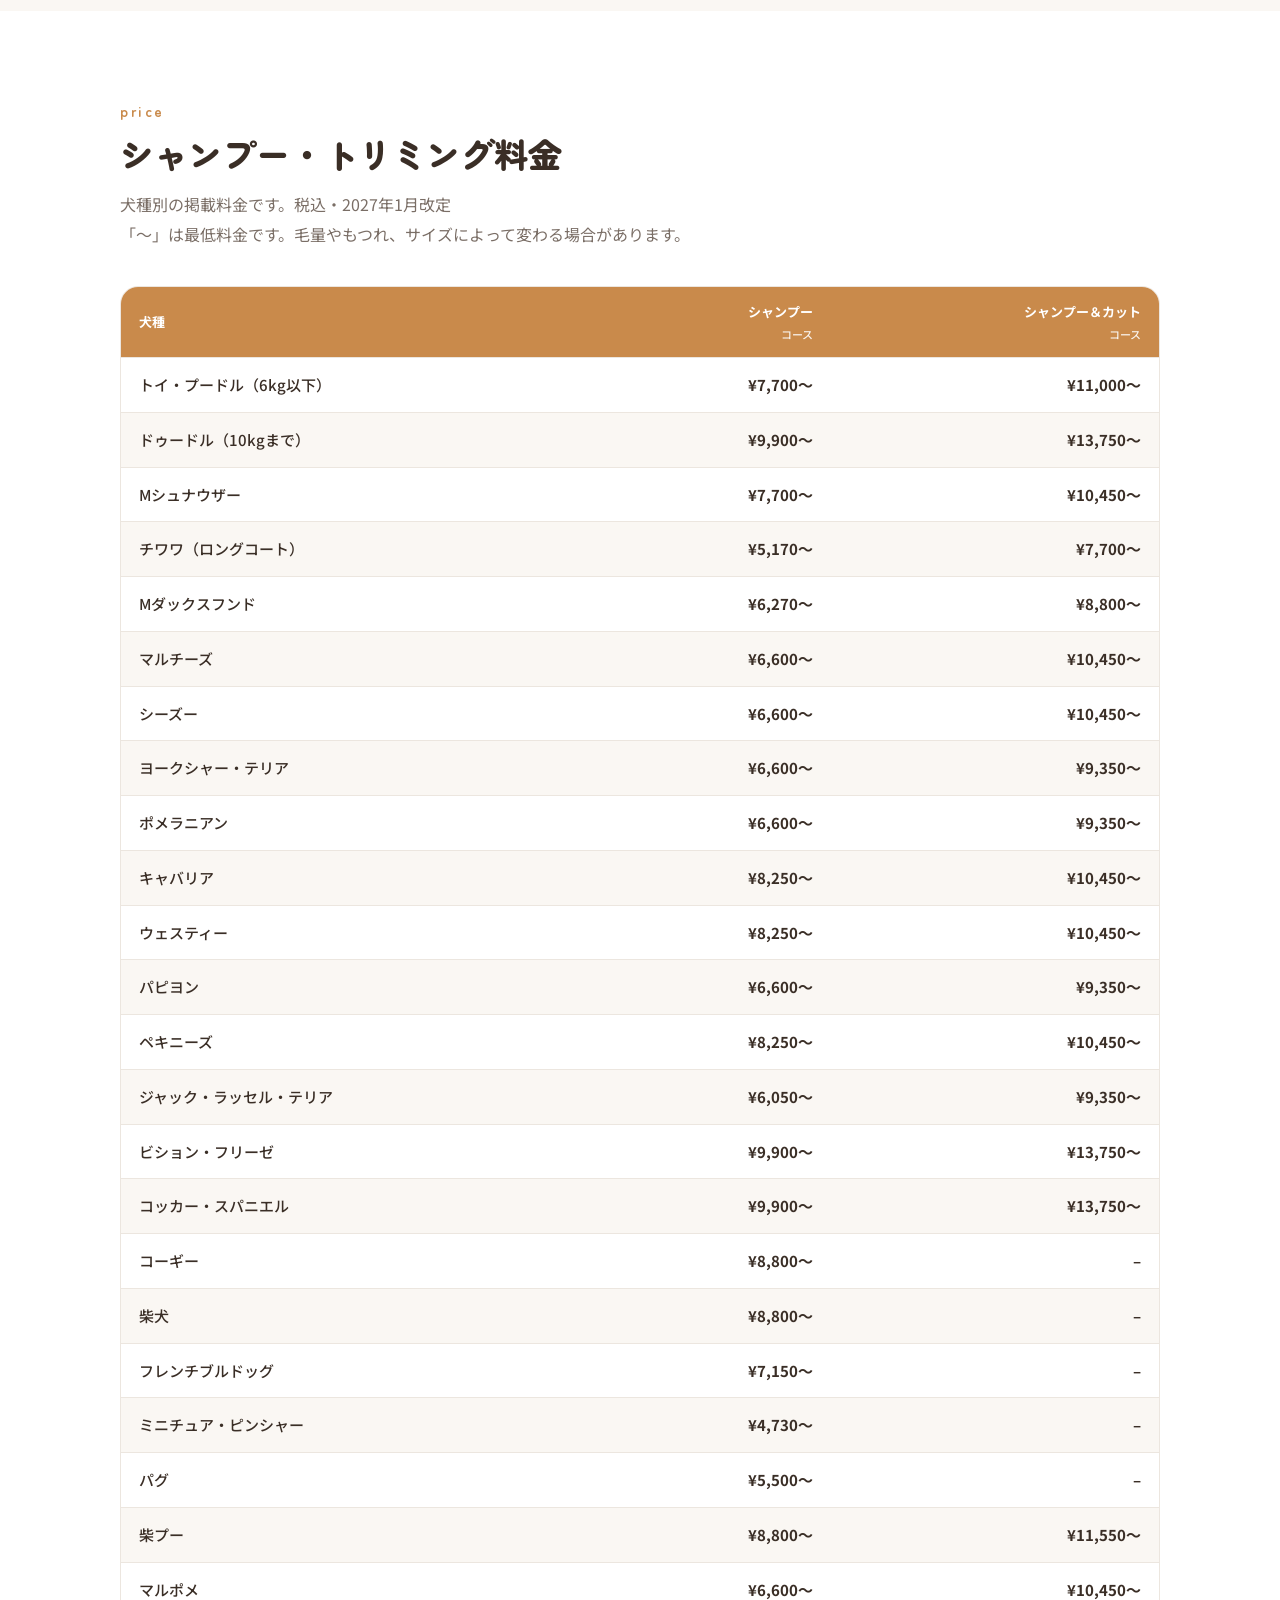
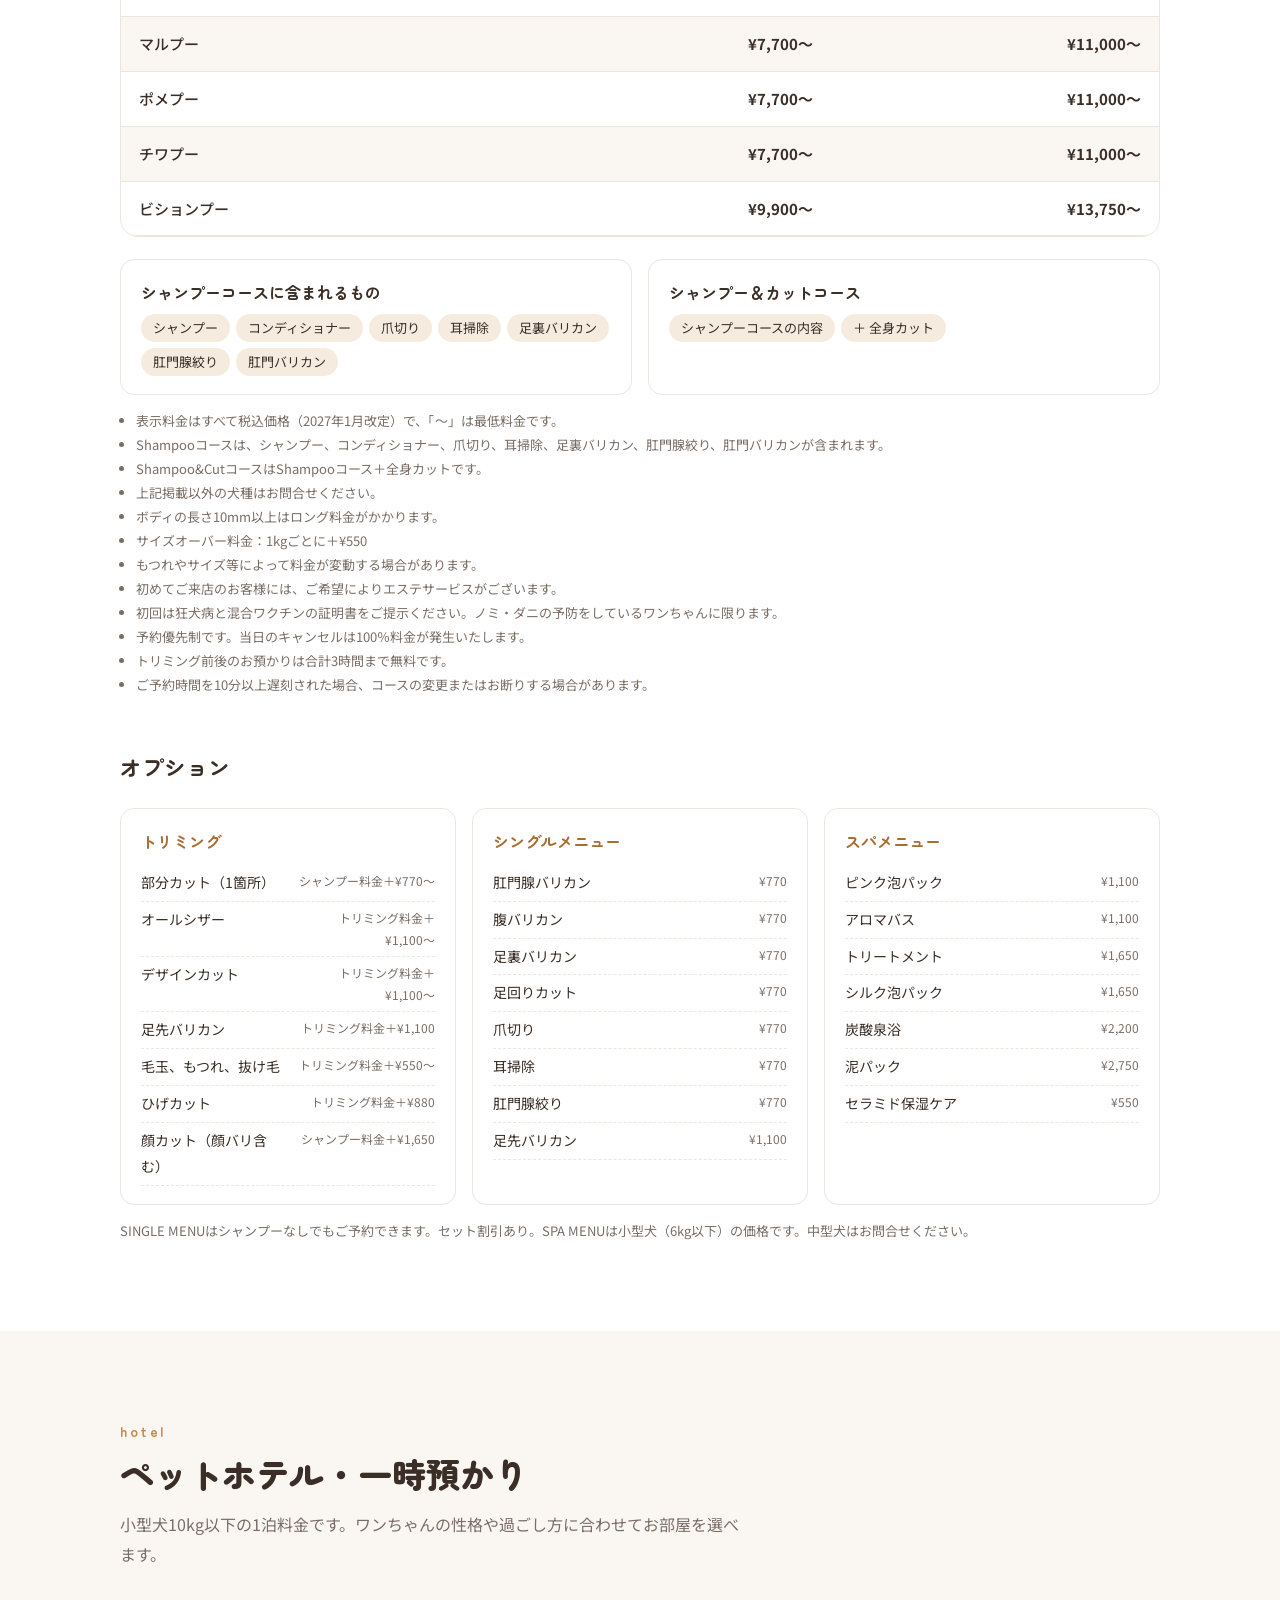
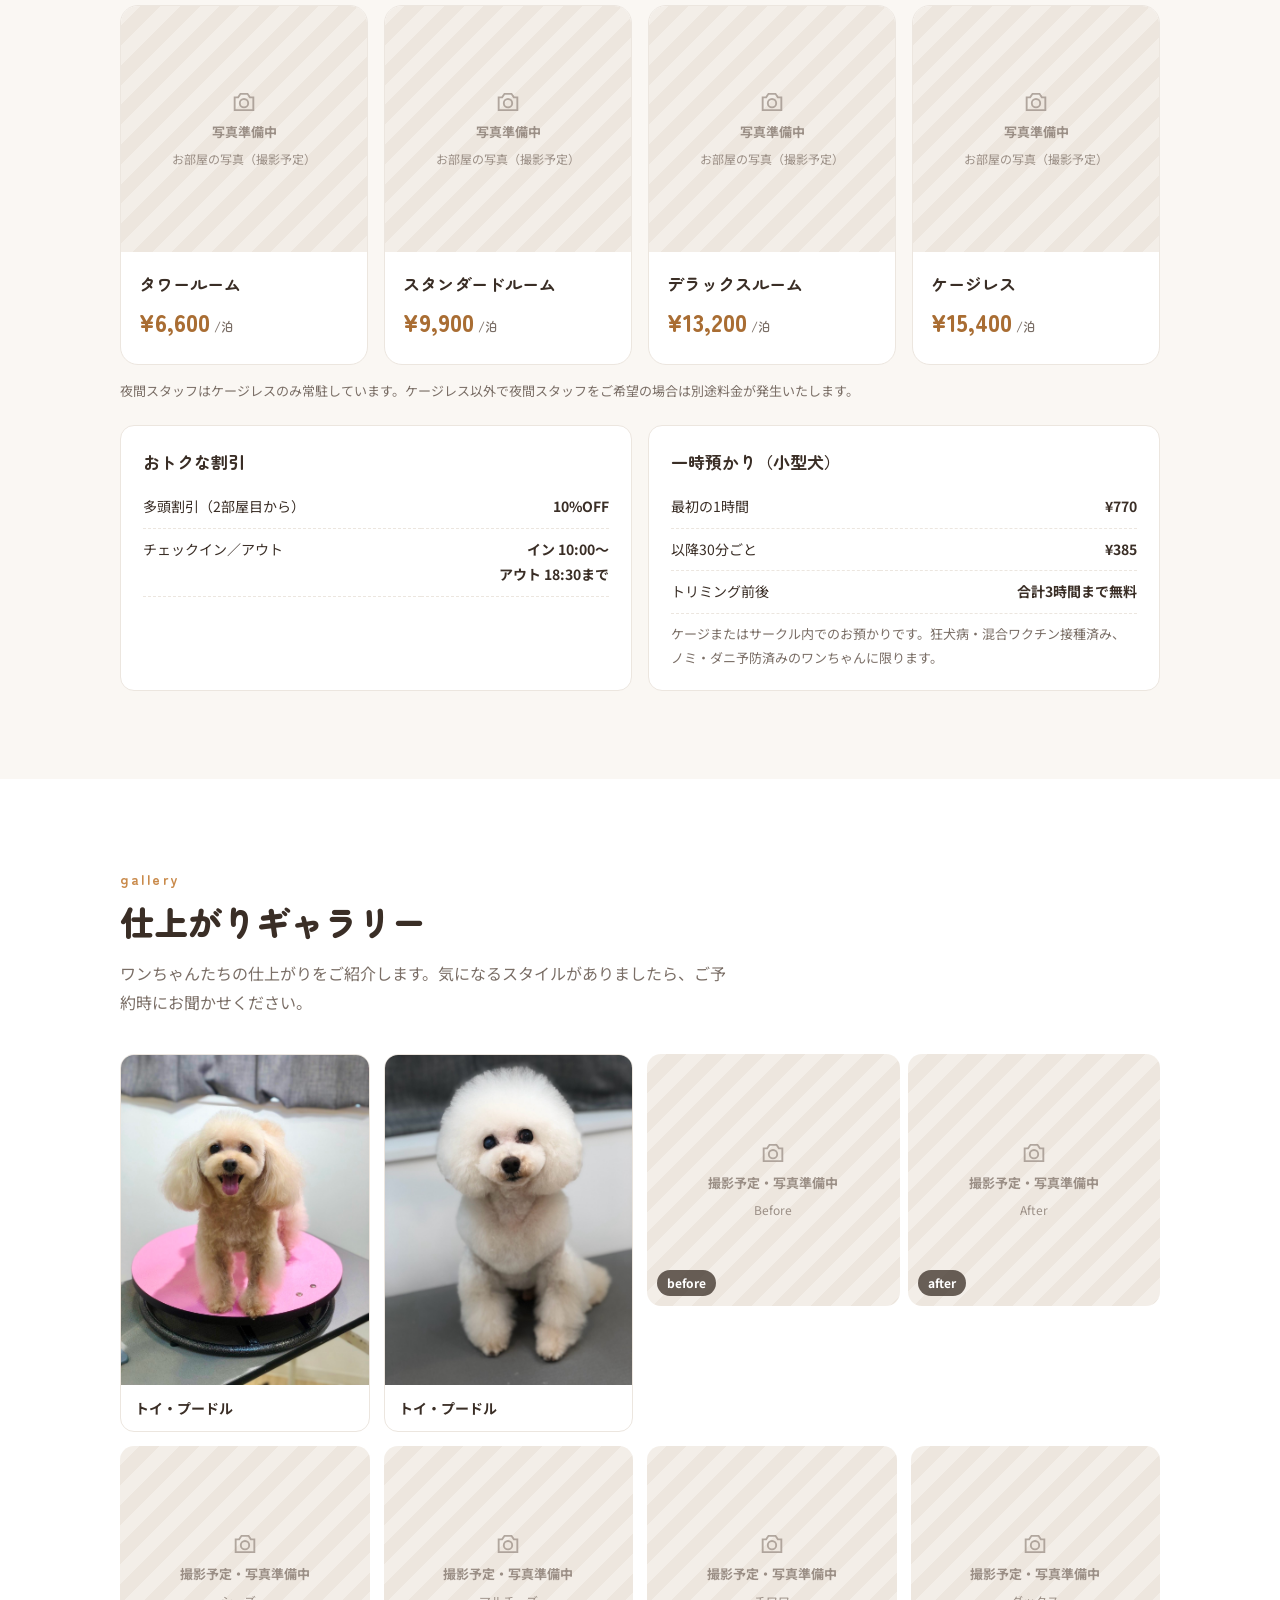
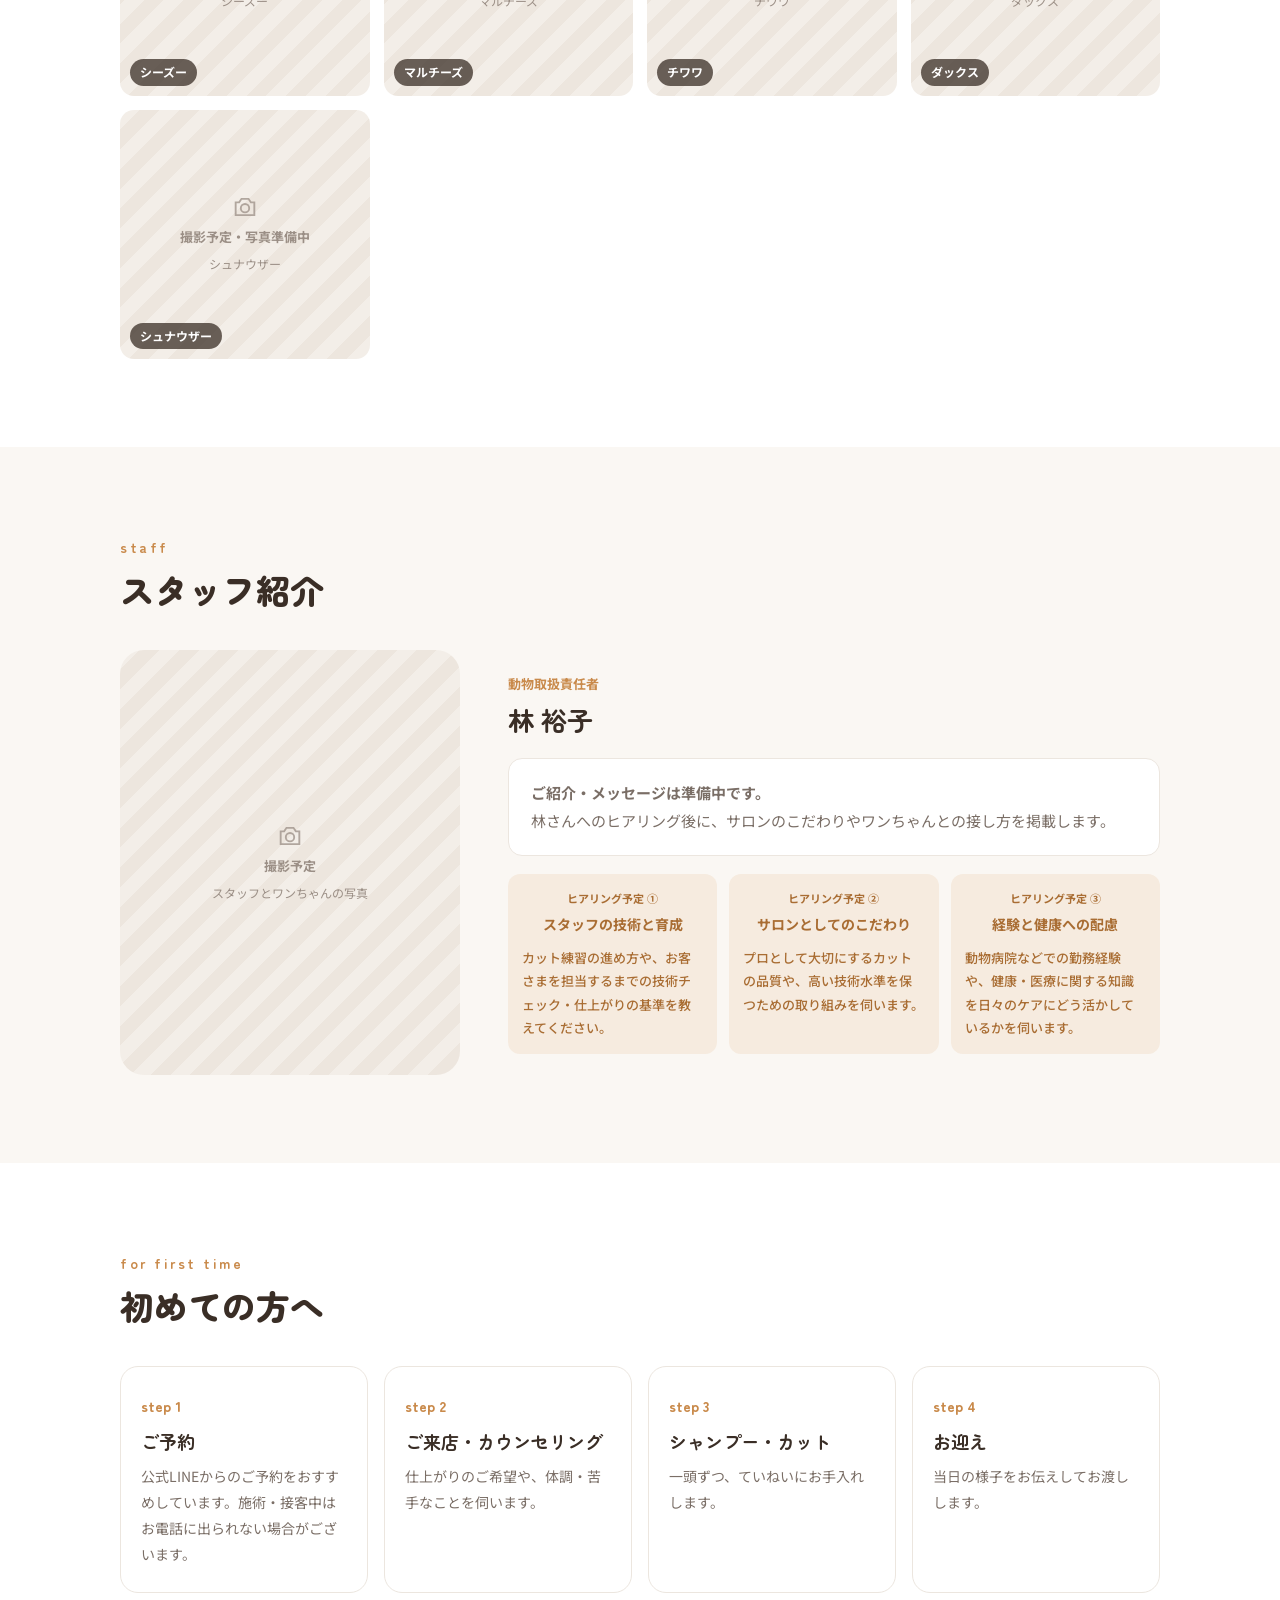
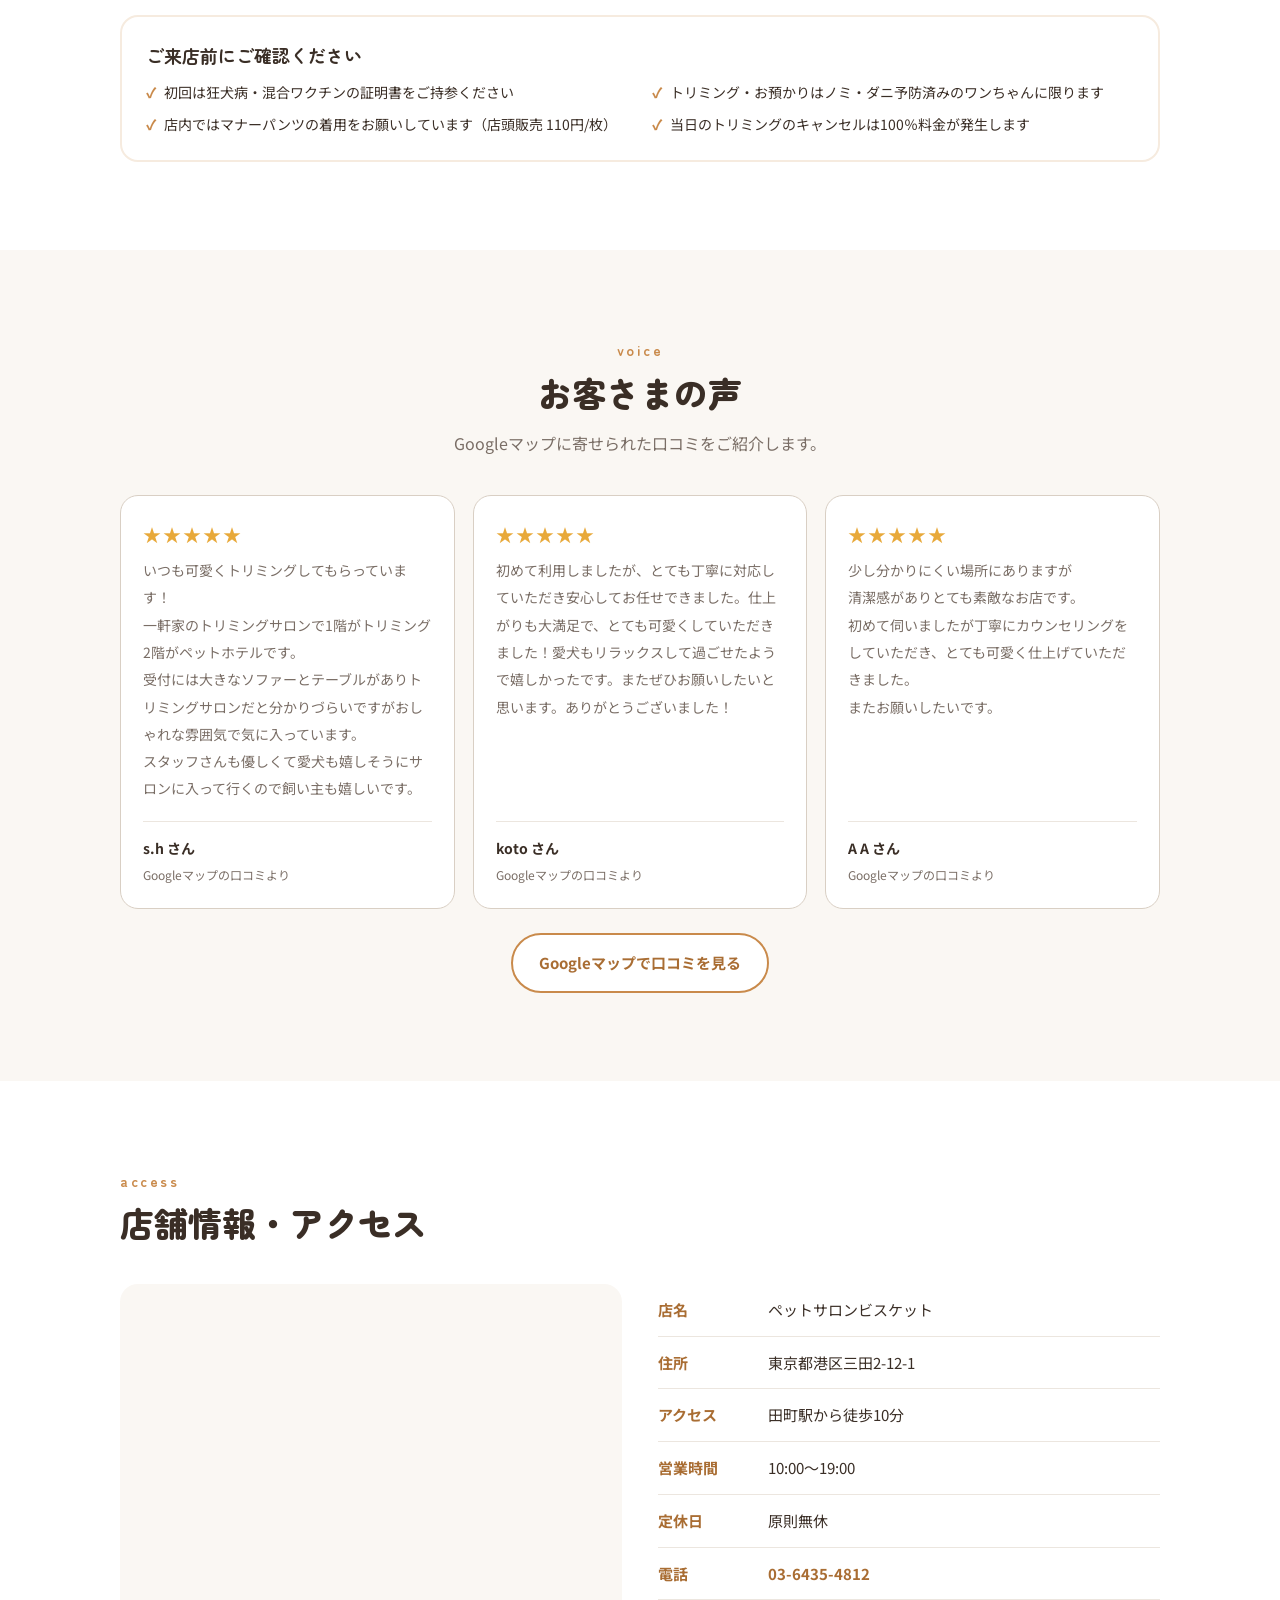
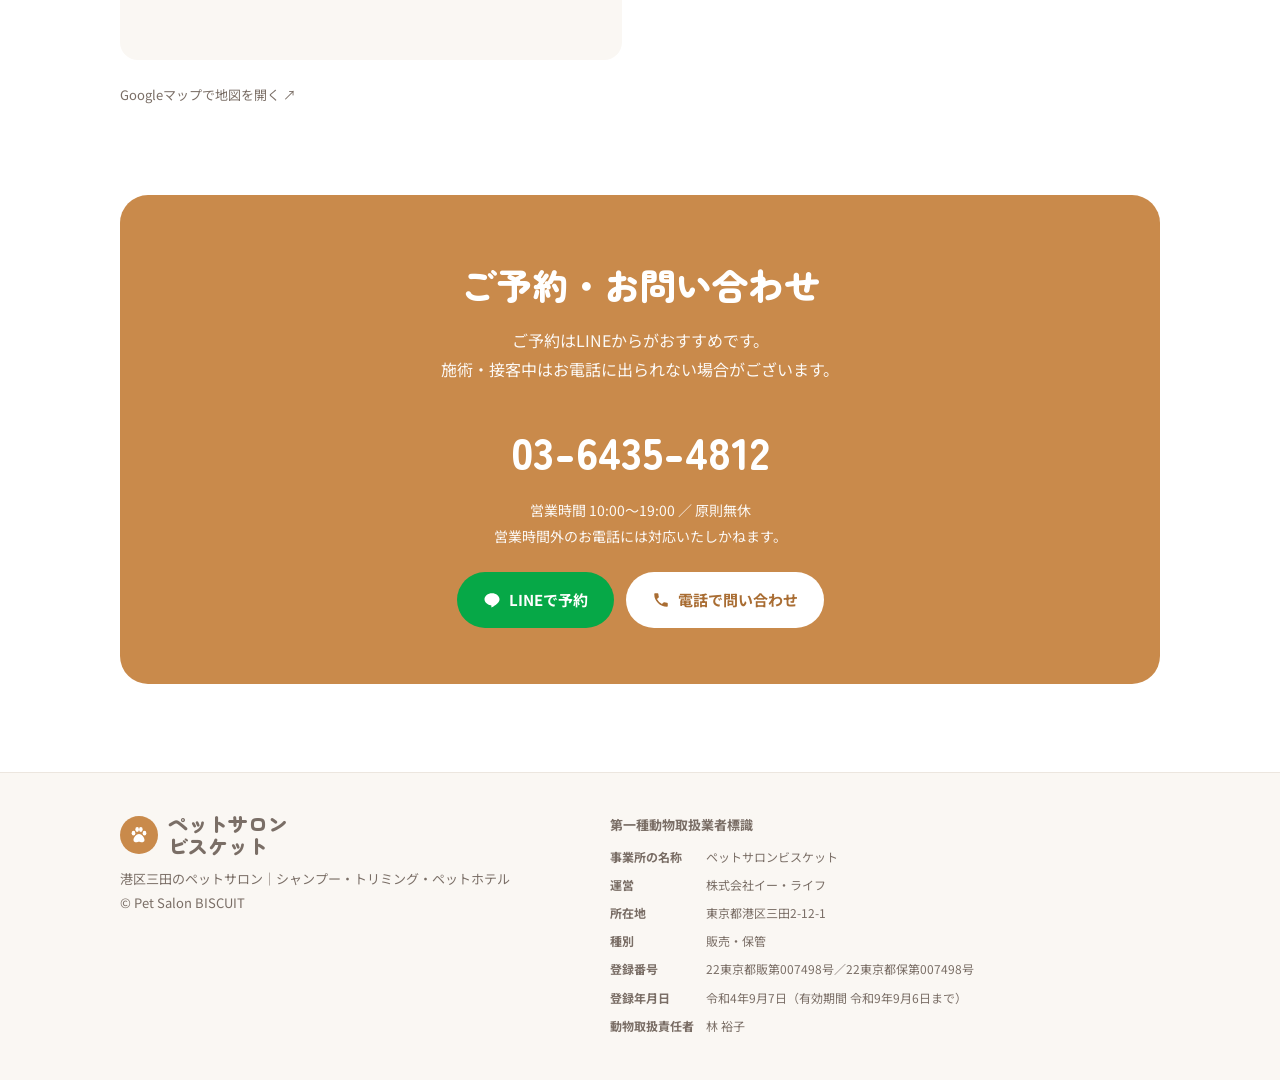
==== commit fa4101f7: "Replace all three generated service images with supplied Biscuit photos" ====
--- a/index.html
+++ b/index.html
@@ -361,9 +361,9 @@
   </div>
   <div class="wrap">
     <div class="menus">
-      <a class="mcard" href="#price"><div class="service-photo"><img src="assets/service-grooming-ai.webp" alt="ブラッシングを受けるトイ・プードルのイメージ（AI生成）" width="1448" height="1086" loading="lazy" decoding="async"></div><div class="body"><h3>シャンプー＆カット</h3><p>爪切り・耳掃除・足裏バリカン込み。カットコースは全身カットまでおまかせください。</p><div class="price">シャンプー <b>¥4,730</b>〜</div><span class="more">犬種別の料金を見る →</span></div></a>
-      <a class="mcard" href="#hotel"><div class="service-photo"><img src="assets/service-hotel-ai.webp" alt="ペットホテルでくつろぐ犬のイメージ（AI生成）" width="1448" height="1086" loading="lazy" decoding="async"></div><div class="body"><h3>ペットホテル</h3><p>お部屋は4タイプ。旅行や帰省などのお預かりに。夜間スタッフの対応は、お部屋によって異なります。</p><div class="price">1泊 <b>¥6,600</b>〜</div><span class="more">お部屋と料金を見る →</span></div></a>
-      <a class="mcard" href="#hotel"><div class="service-photo"><img src="assets/service-daycare-ai.webp" alt="サークルでくつろぐ2頭の小型犬のイメージ（AI生成）" width="1448" height="1086" loading="lazy" decoding="async"></div><div class="body"><h3>一時預かり</h3><p>お買い物やお出かけの数時間だけでも。トリミング前後のお預かりは合計3時間まで無料です。</p><div class="price">1時間 <b>¥770</b>〜</div><span class="more">詳しく見る →</span></div></a>
+      <a class="mcard" href="#price"><div class="service-photo"><img src="assets/service-grooming-real.webp" alt="ビスケットでのトリミング施術の様子" width="1400" height="933" loading="lazy" decoding="async"></div><div class="body"><h3>シャンプー＆カット</h3><p>爪切り・耳掃除・足裏バリカン込み。カットコースは全身カットまでおまかせください。</p><div class="price">シャンプー <b>¥4,730</b>〜</div><span class="more">犬種別の料金を見る →</span></div></a>
+      <a class="mcard" href="#hotel"><div class="service-photo"><img src="assets/service-hotel-real.webp" alt="ビスケットの個別ケージ型ホテル設備" width="1400" height="1051" loading="lazy" decoding="async"></div><div class="body"><h3>ペットホテル</h3><p>お部屋は4タイプ。旅行や帰省などのお預かりに。夜間スタッフの対応は、お部屋によって異なります。</p><div class="price">1泊 <b>¥6,600</b>〜</div><span class="more">お部屋と料金を見る →</span></div></a>
+      <a class="mcard" href="#hotel"><div class="service-photo"><img src="assets/service-daycare-real.webp" alt="ビスケットの店内で過ごすワンちゃんたち" width="1400" height="933" loading="lazy" decoding="async"></div><div class="body"><h3>一時預かり</h3><p>お買い物やお出かけの数時間だけでも。トリミング前後のお預かりは合計3時間まで無料です。</p><div class="price">1時間 <b>¥770</b>〜</div><span class="more">詳しく見る →</span></div></a>
     </div>
   </div>
 </section>
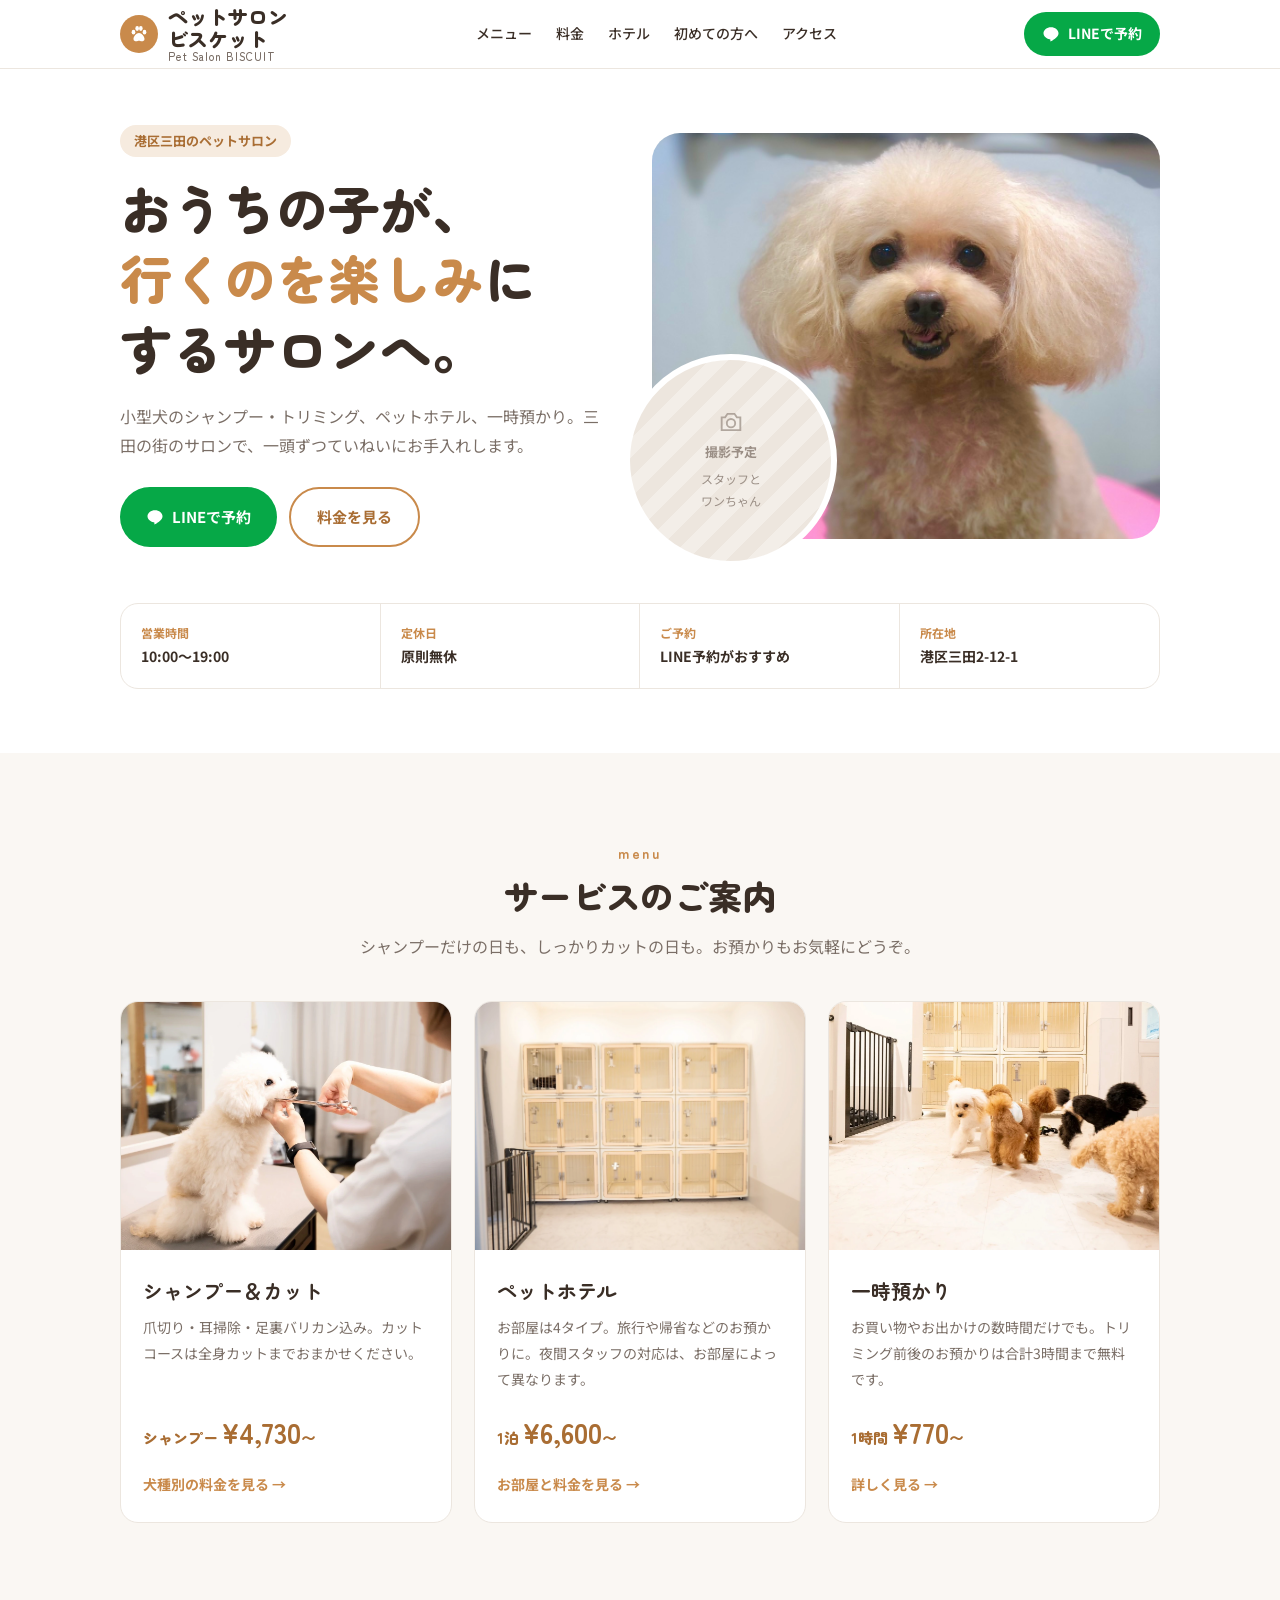
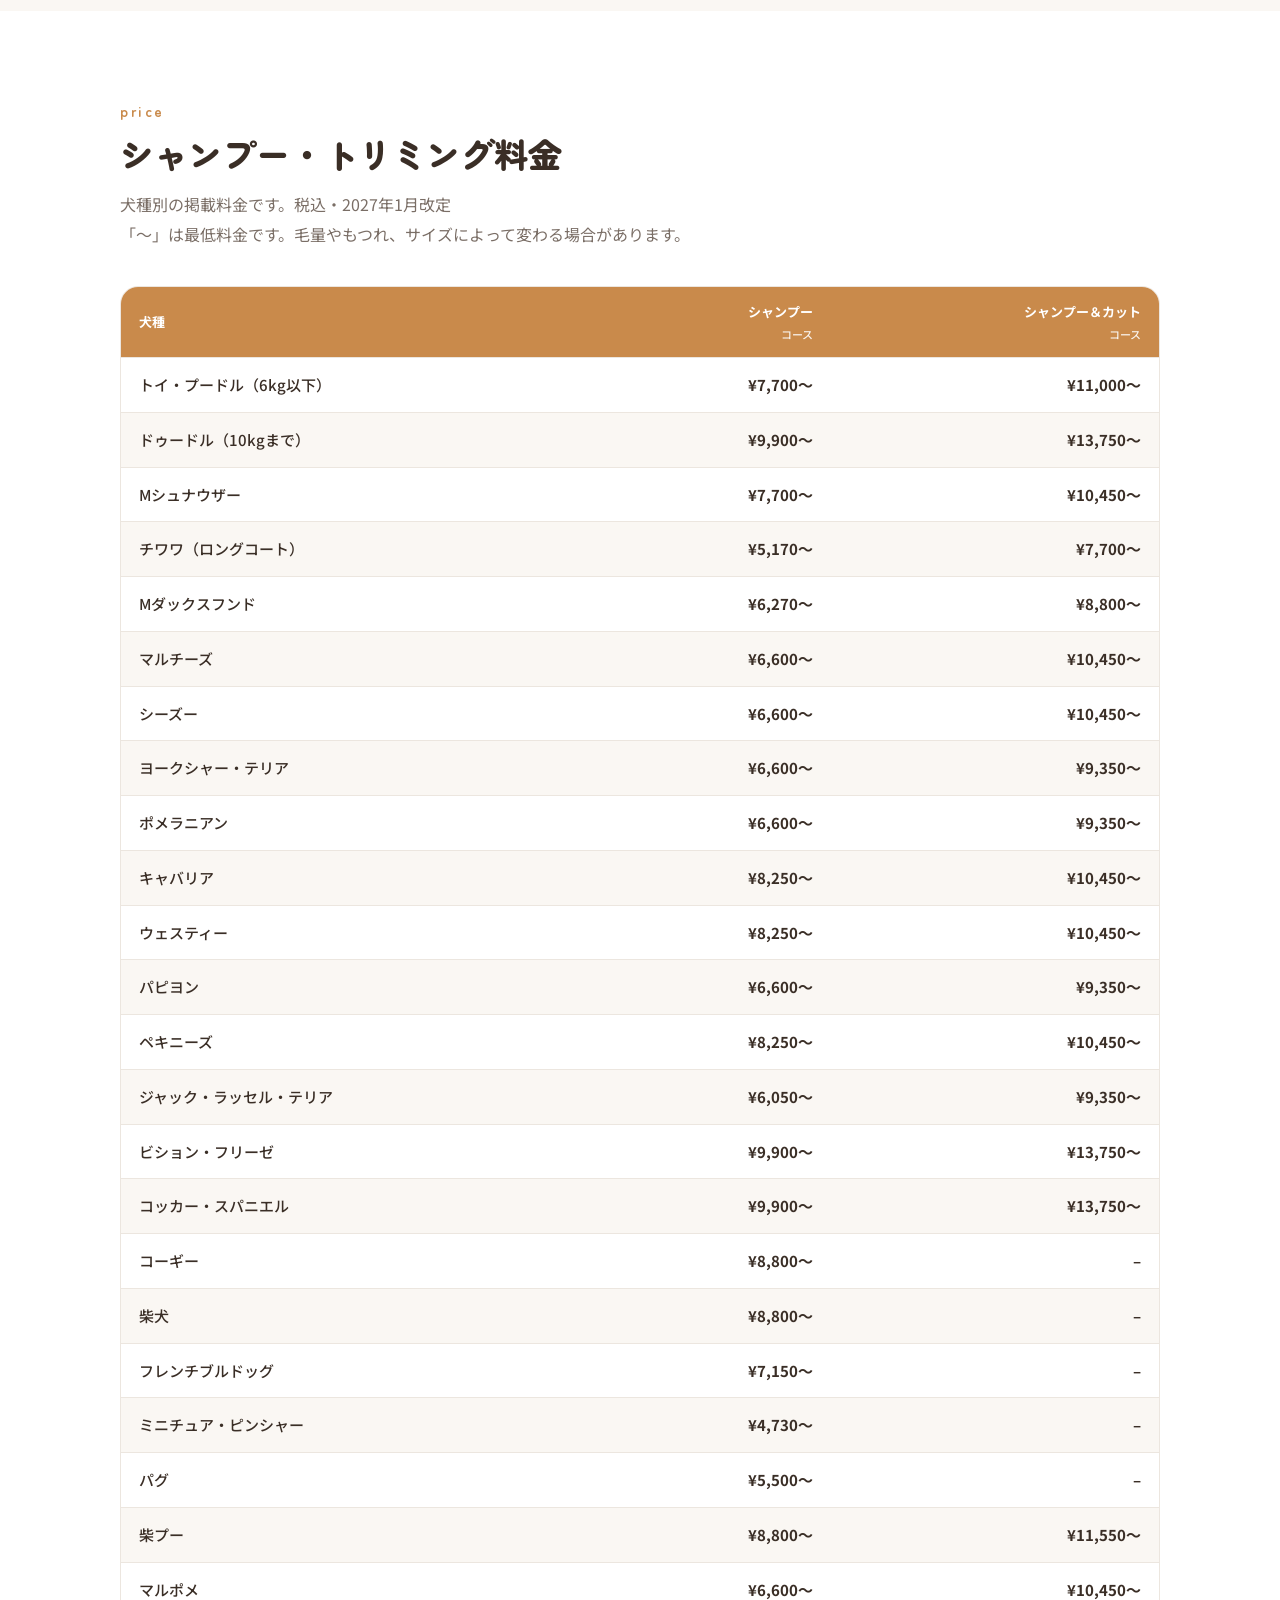
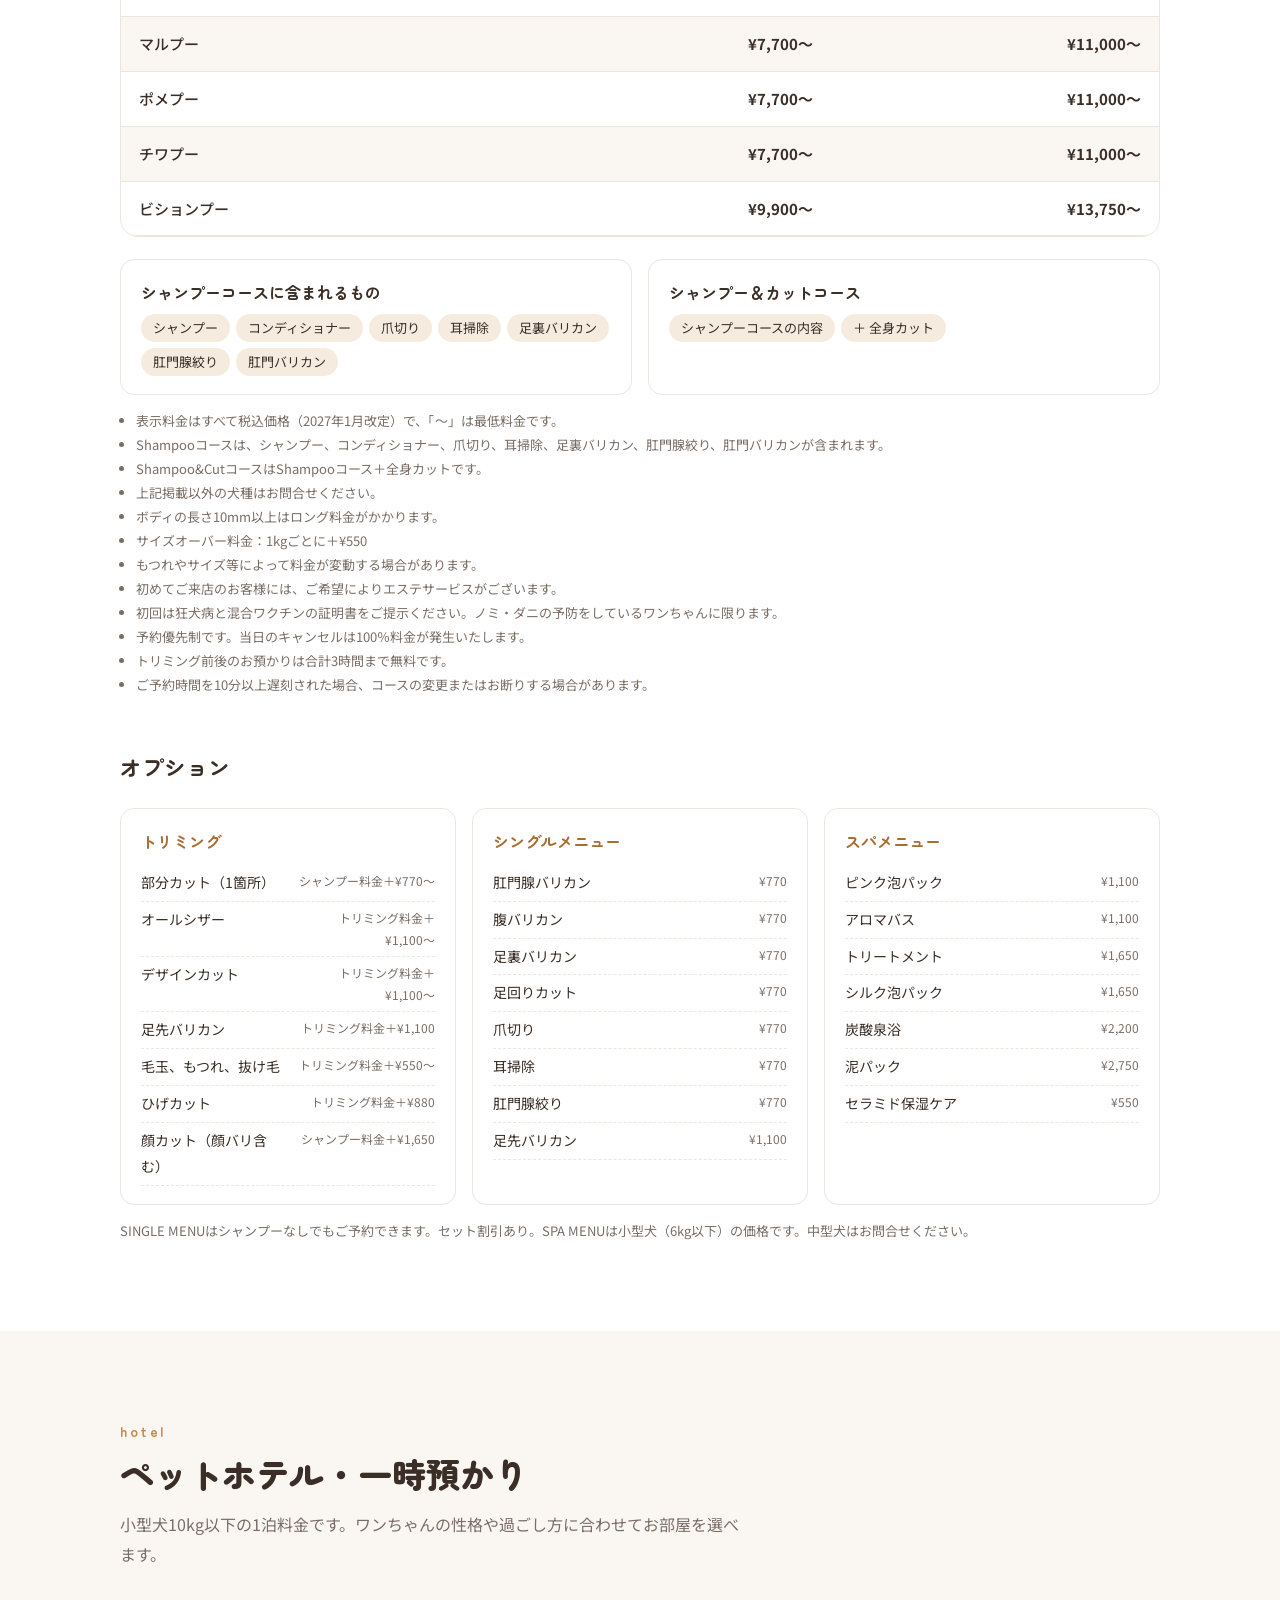
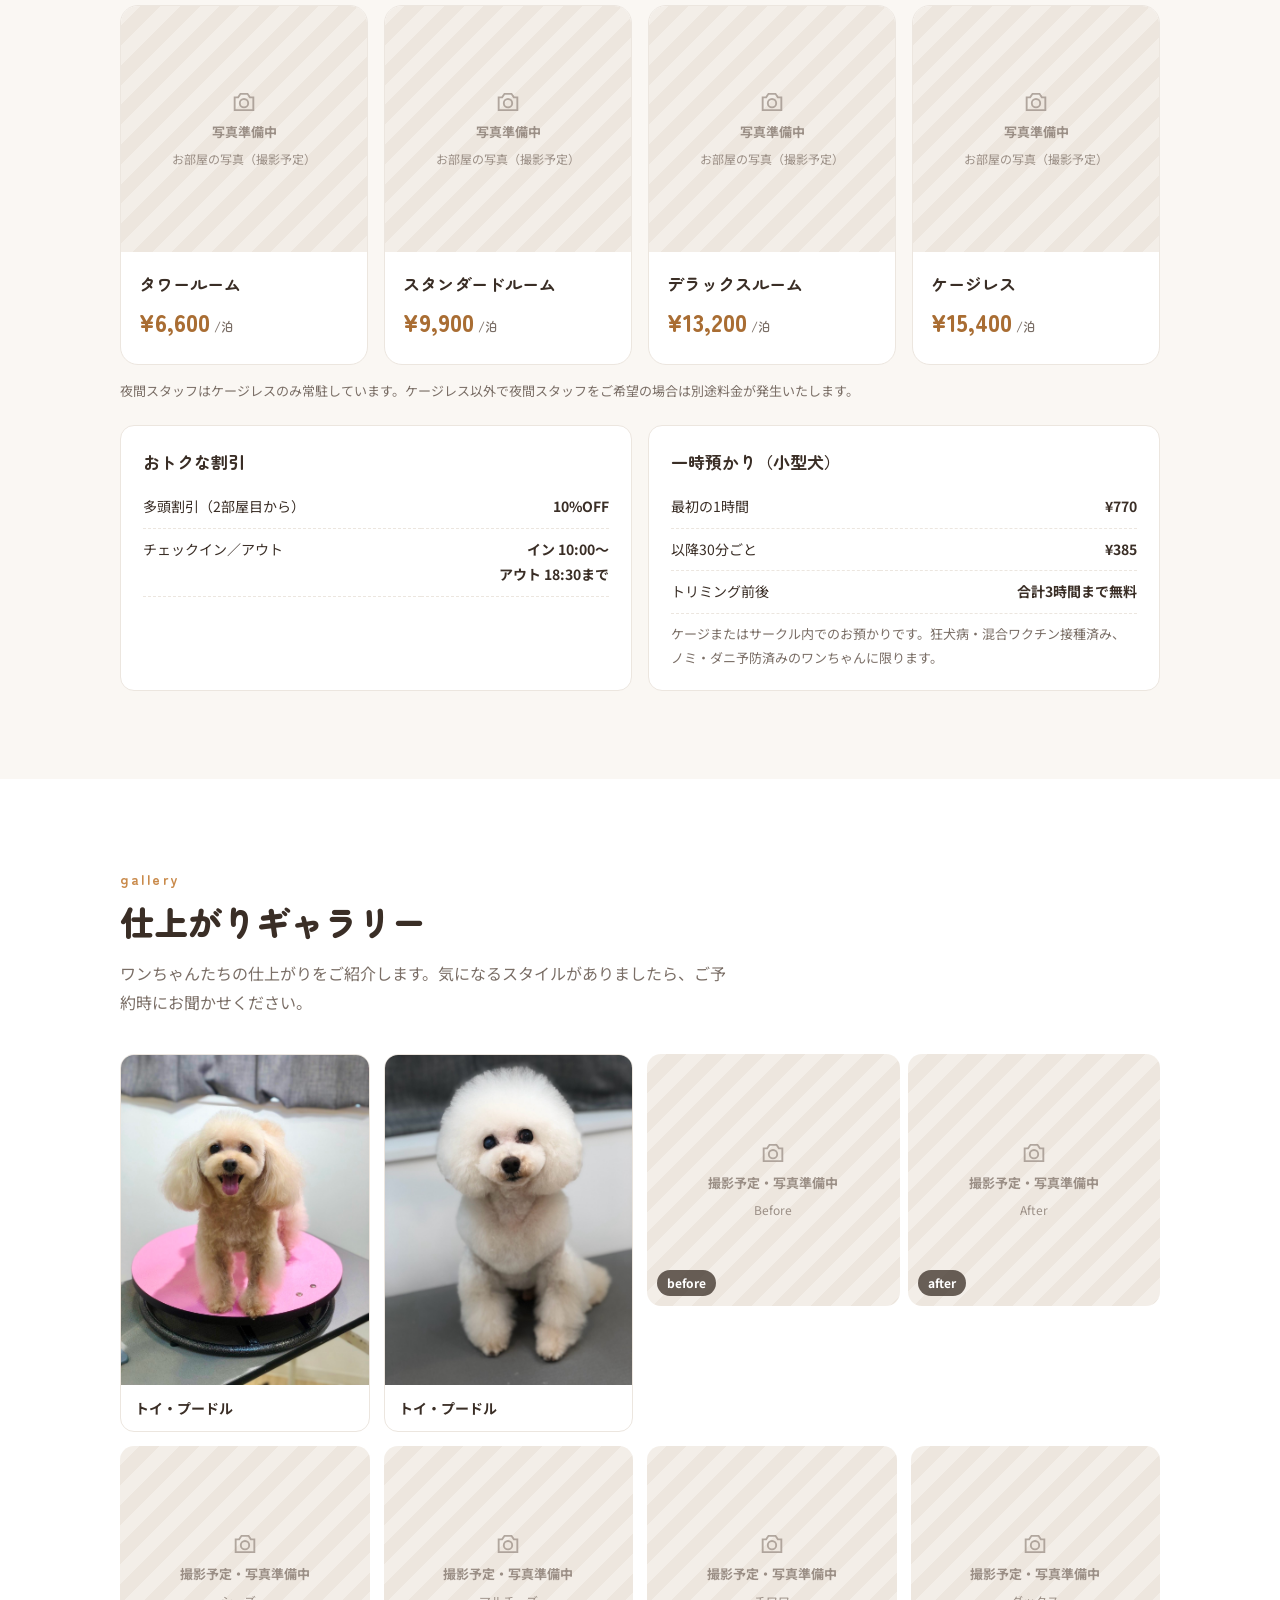
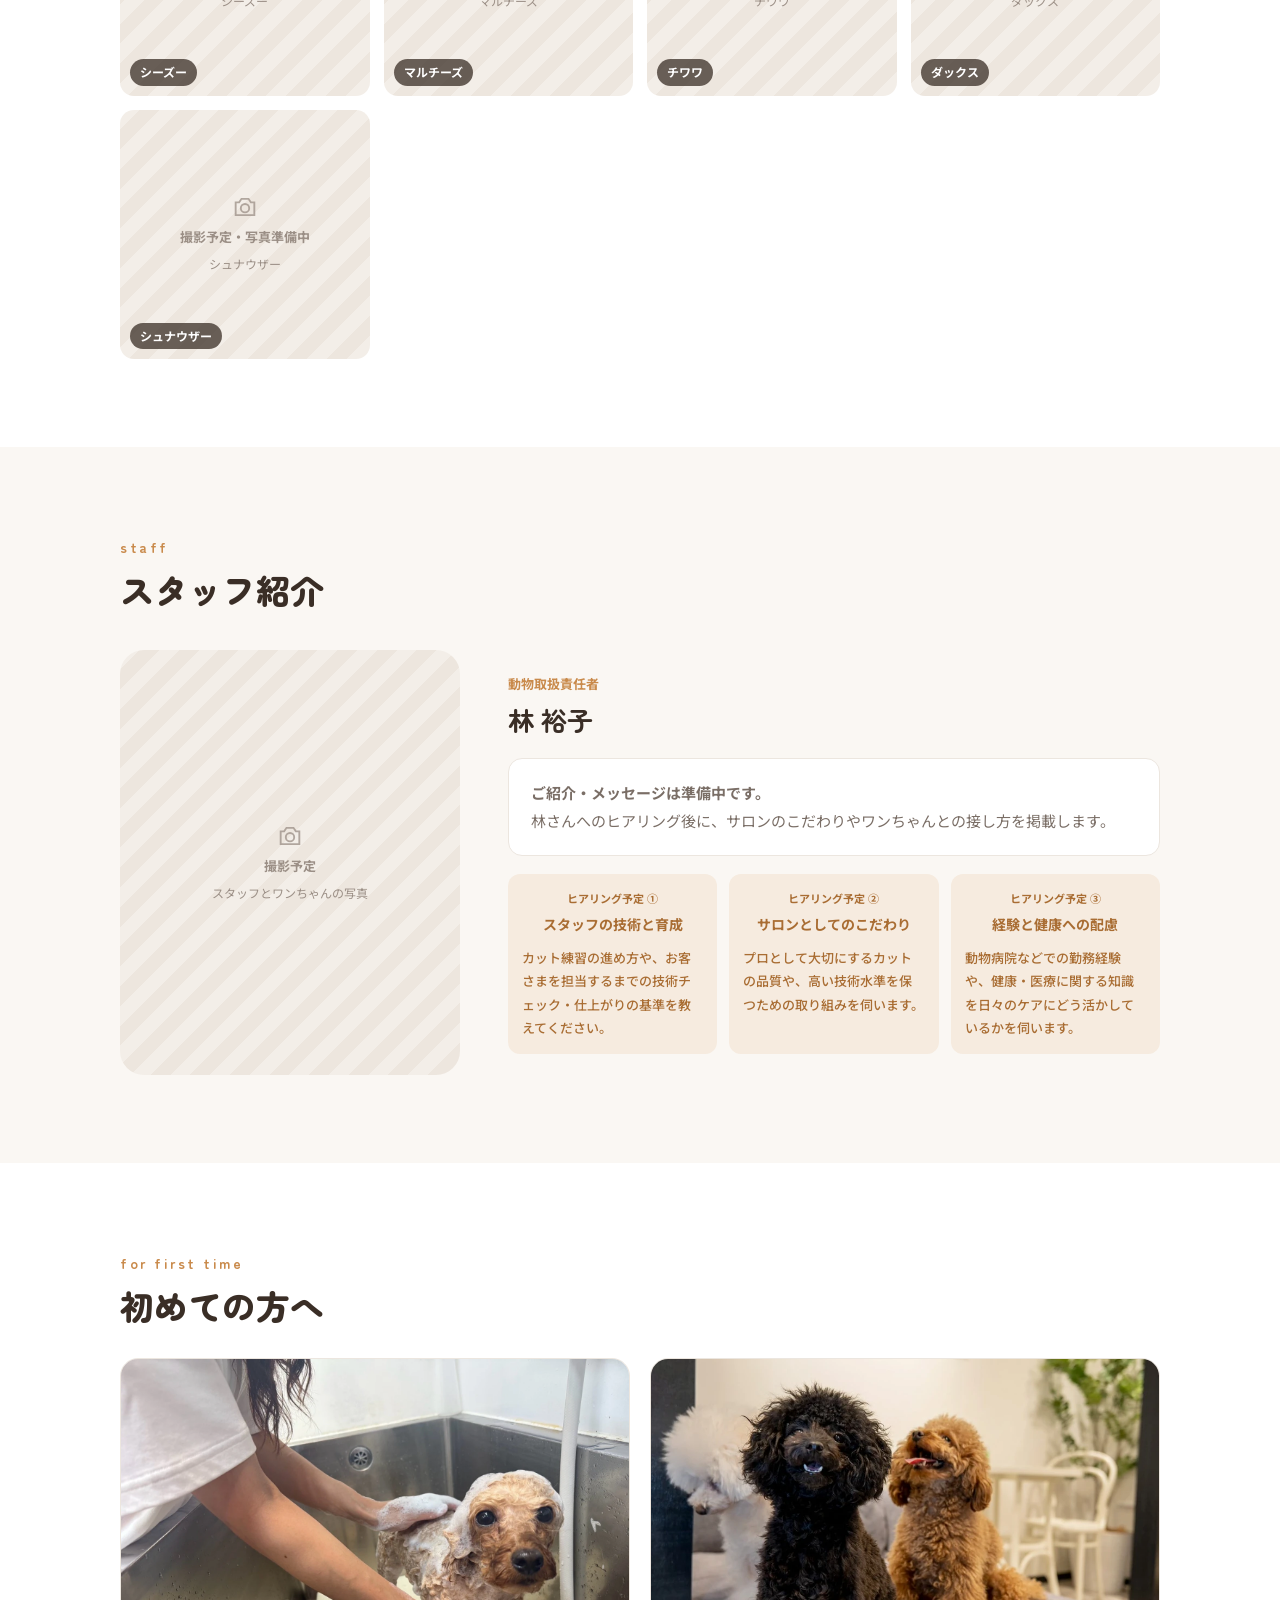
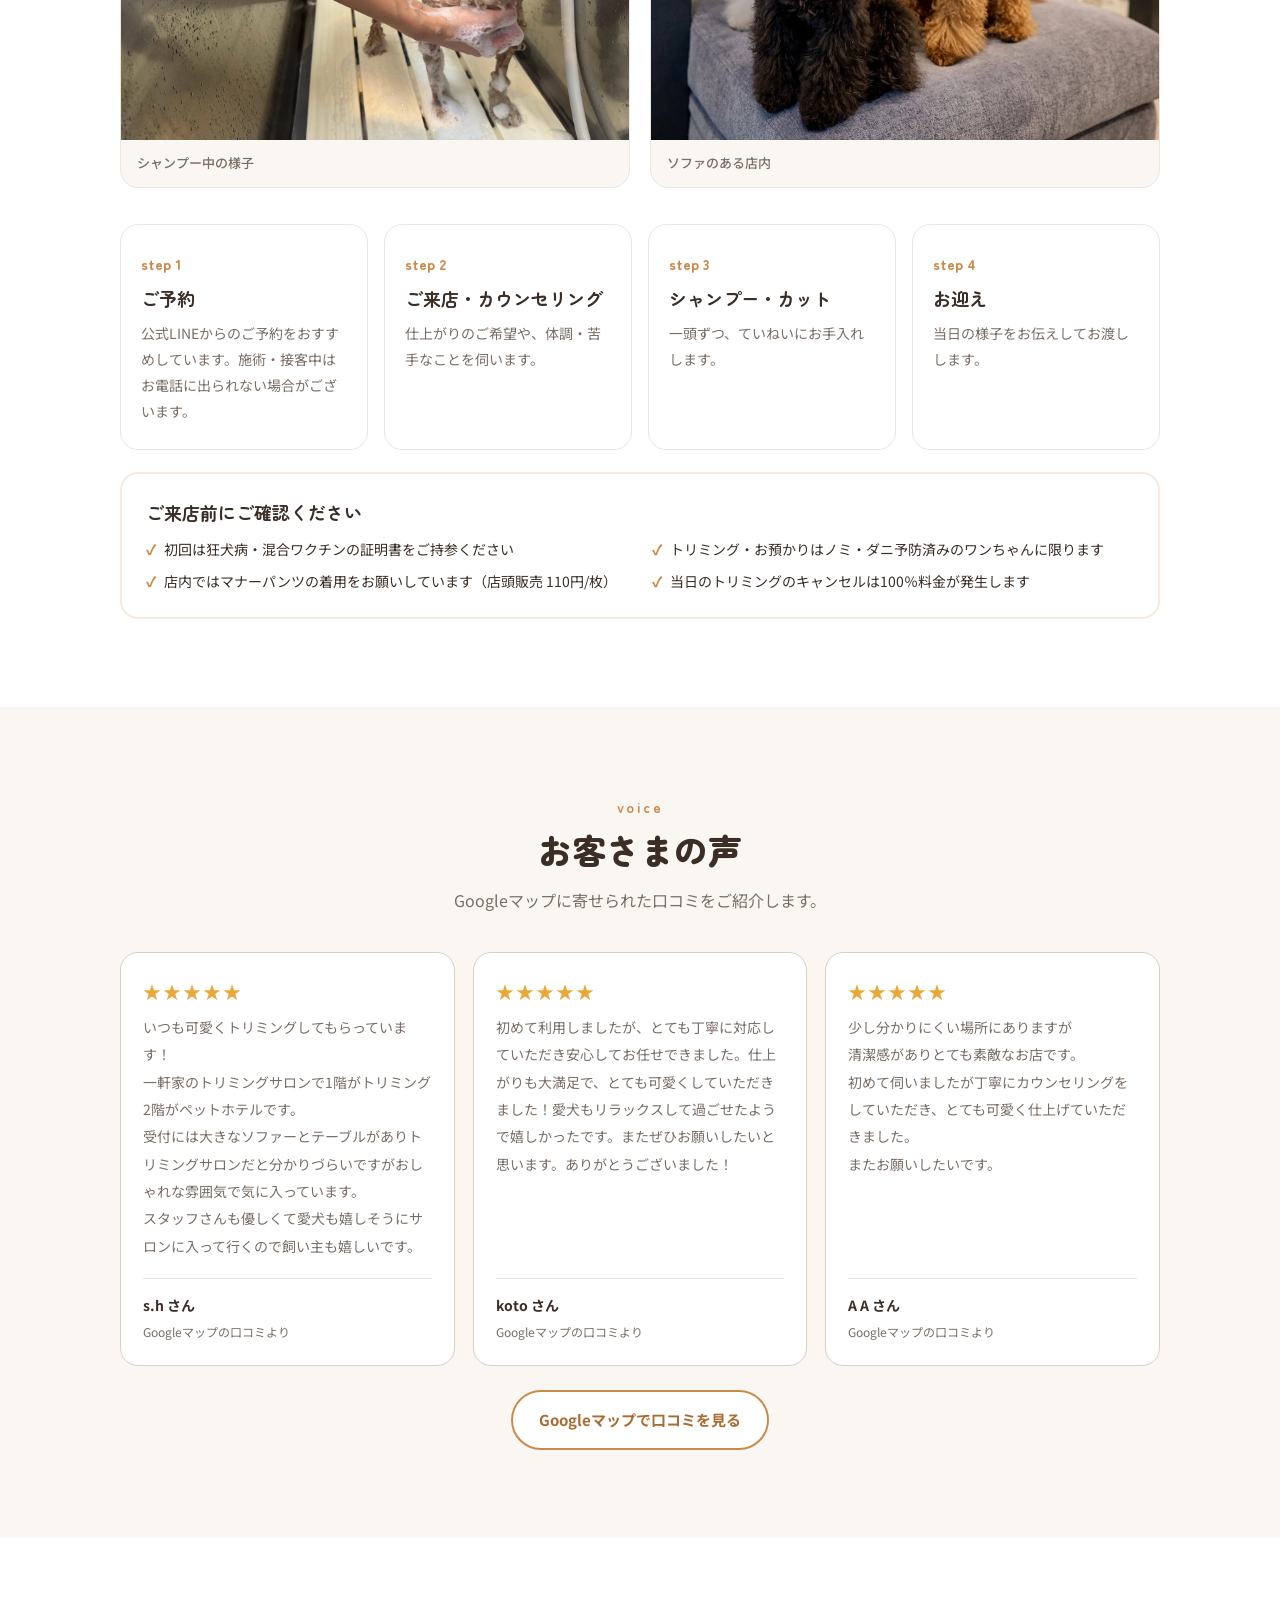
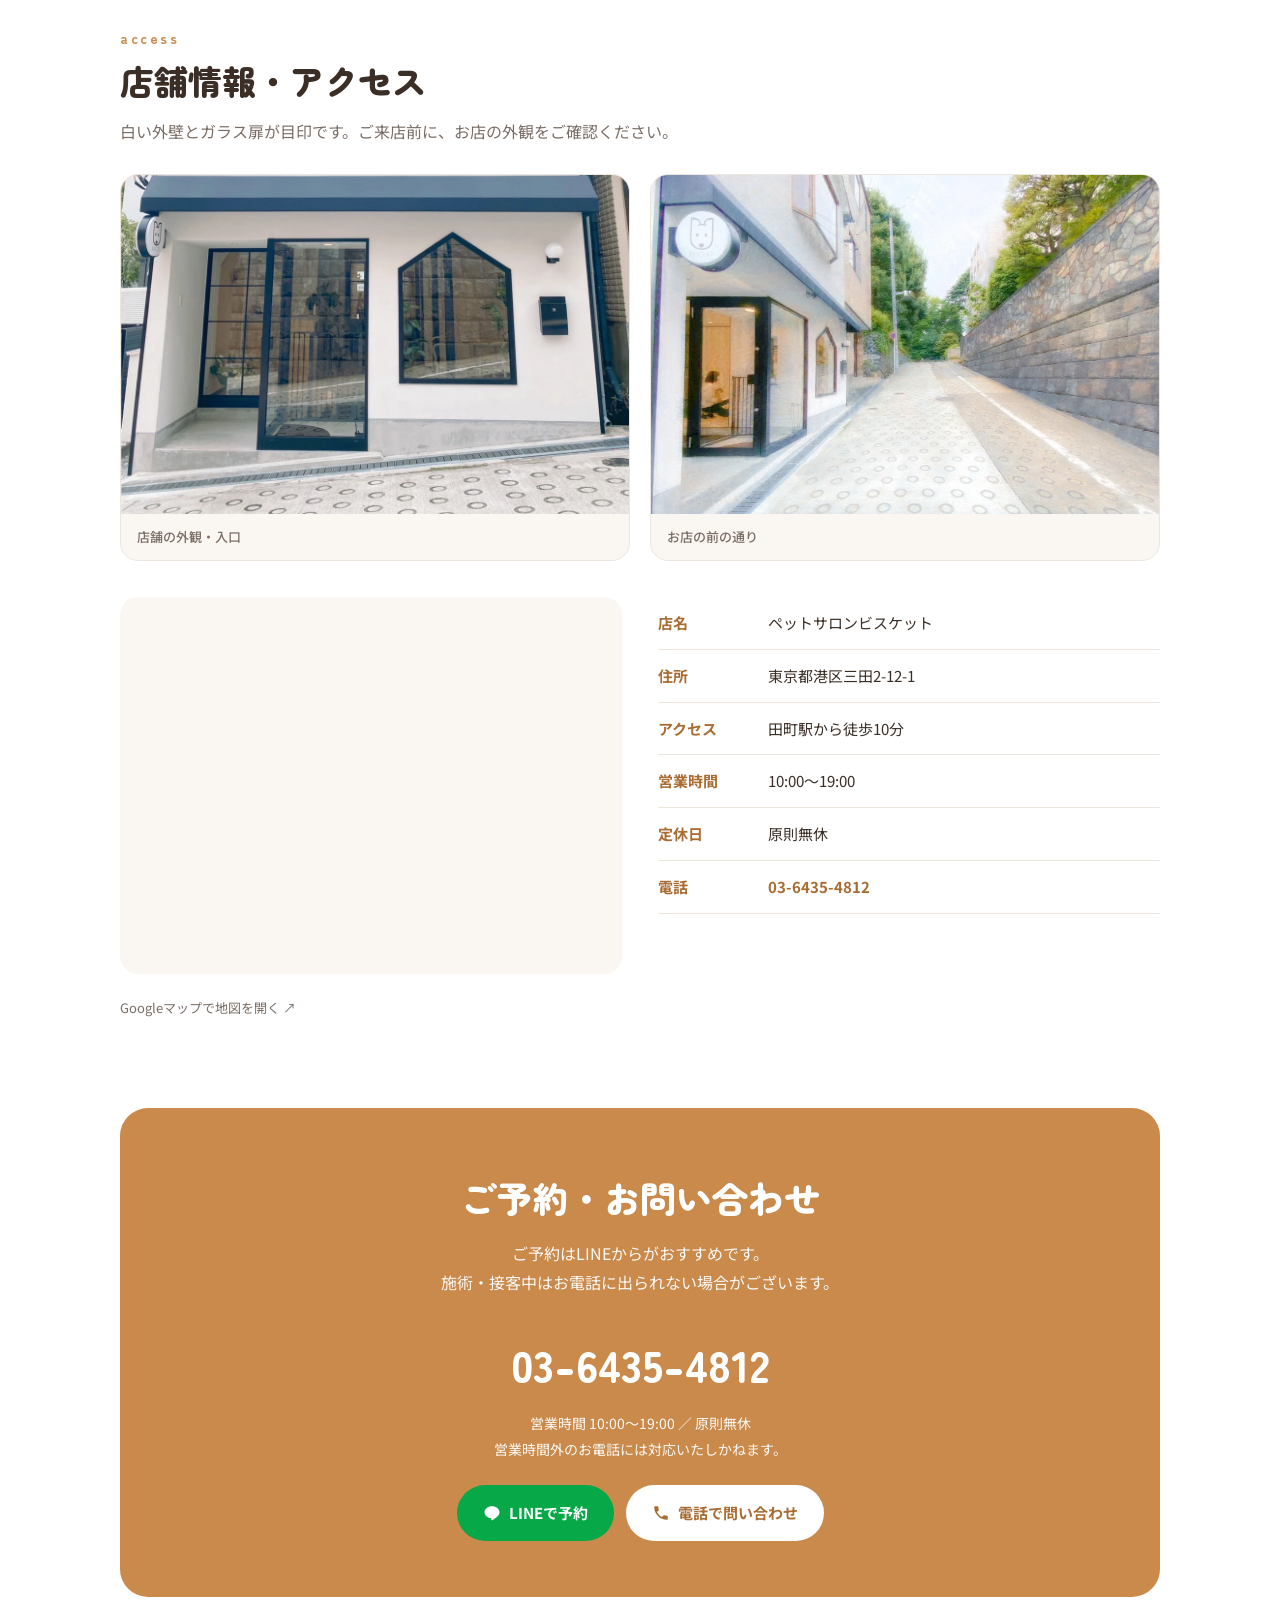
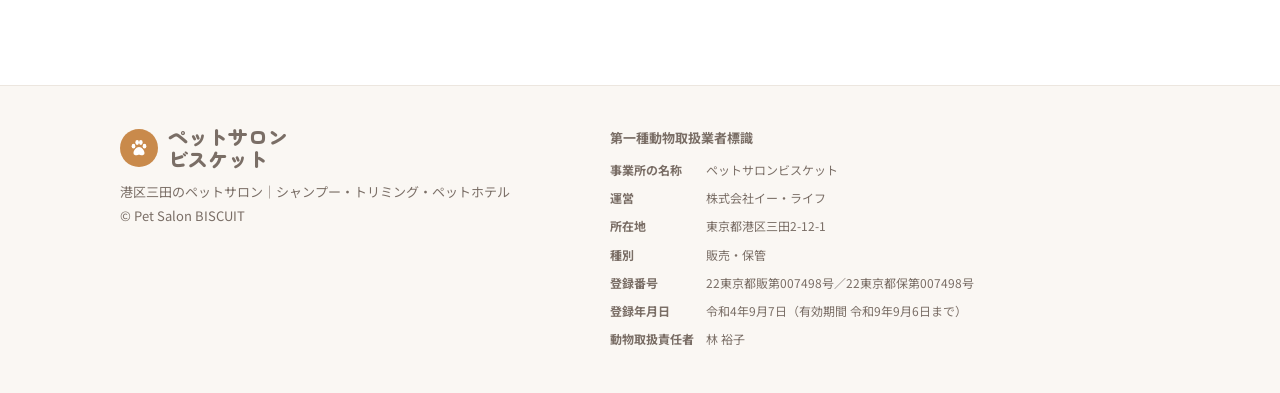
==== commit 41b300b5: "Add real salon and exterior photos to visit and access guidance" ====
--- a/index.html
+++ b/index.html
@@ -298,6 +298,19 @@
 .gallery-entry strong{display:block;font-size:14px}
 .gallery-entry figcaption span{display:block;font-size:13px;color:var(--accent-d);margin-top:3px}
 @media(max-width:600px){.gallery-entry figcaption{padding:10px}.gallery-entry strong{font-size:12px}.gallery-entry figcaption span{font-size:12px}}
+/* Real photos supplement the visit and access guidance, independently of pending photo slots. */
+.context-photos{display:grid;grid-template-columns:repeat(2,minmax(0,1fr));gap:20px;margin-top:28px}
+.context-photo{margin:0;background:var(--soft);border:1px solid var(--line);border-radius:18px;overflow:hidden}
+.context-photo img{display:block;width:100%;height:auto;aspect-ratio:4/3;object-fit:cover}
+.context-photo figcaption{padding:11px 16px;font-size:13px;font-weight:500;color:var(--muted)}
+.context-photo.photo-31 img{object-position:center 65%}
+.arrival-photos .context-photo img{aspect-ratio:3/2}
+.context-photo.photo-32 img{object-position:center bottom}
+@media(max-width:600px){
+ .context-photos{grid-template-columns:1fr;gap:16px;margin-top:22px}
+ .context-photo figcaption{padding:10px 14px;font-size:12px}
+ .arrival-photos .context-photo img{aspect-ratio:4/3}
+}
 </style>
 </head>
 <body>
@@ -461,6 +474,7 @@
   <div class="wrap">
     <div class="eyebrow">for first time</div>
     <h2 class="sec">初めての方へ</h2>
+    <div class="context-photos visit-photos" aria-label="お手入れと店内の風景"><figure class="context-photo photo-01"><img src="assets/salon-shampoo.webp" alt="ビスケットでシャンプーを受けるワンちゃん" width="1400" height="1050" loading="lazy" decoding="async"><figcaption>シャンプー中の様子</figcaption></figure><figure class="context-photo photo-31"><img src="assets/salon-sofa.webp" alt="ビスケットのソファに座るワンちゃんたち" width="934" height="1400" loading="lazy" decoding="async"><figcaption>ソファのある店内</figcaption></figure></div>
     <ol class="steps">
       <li><h4>ご予約</h4><p><a href="https://lin.ee/vAalwNK" target="_blank" rel="noopener noreferrer">公式LINEからのご予約をおすすめしています。</a>施術・接客中はお電話に出られない場合がございます。</p></li>
       <li><h4>ご来店・カウンセリング</h4><p>仕上がりのご希望や、体調・苦手なことを伺います。</p></li>
@@ -502,6 +516,8 @@
   <div class="wrap">
     <div class="eyebrow">access</div>
     <h2 class="sec">店舗情報・アクセス</h2>
+    <p class="lead">白い外壁とガラス扉が目印です。ご来店前に、お店の外観をご確認ください。</p>
+    <div class="context-photos arrival-photos" aria-label="店舗の外観と周辺の風景"><figure class="context-photo photo-32"><img src="assets/salon-entrance.webp" alt="ビスケットの白い外壁とガラス扉の入口" width="1050" height="1400" loading="lazy" decoding="async"><figcaption>店舗の外観・入口</figcaption></figure><figure class="context-photo photo-06"><img src="assets/salon-street.webp" alt="ビスケットの入口とお店の前の通り" width="1400" height="849" loading="lazy" decoding="async"><figcaption>お店の前の通り</figcaption></figure></div>
     <div class="access">
       <div><iframe src="https://maps.google.com/maps?q=%E3%83%9A%E3%83%83%E3%83%88%E3%82%B5%E3%83%AD%E3%83%B3%E3%83%93%E3%82%B9%E3%82%B1%E3%83%83%E3%83%88%20%E4%B8%89%E7%94%B0&output=embed" loading="lazy" title="地図"></iframe><p class="note-s"><a href="https://www.google.com/maps/search/?api=1&amp;query=東京都港区三田2-12-1+ペットサロンビスケット" target="_blank" rel="noopener noreferrer">Googleマップで地図を開く ↗</a></p></div>
       <dl>
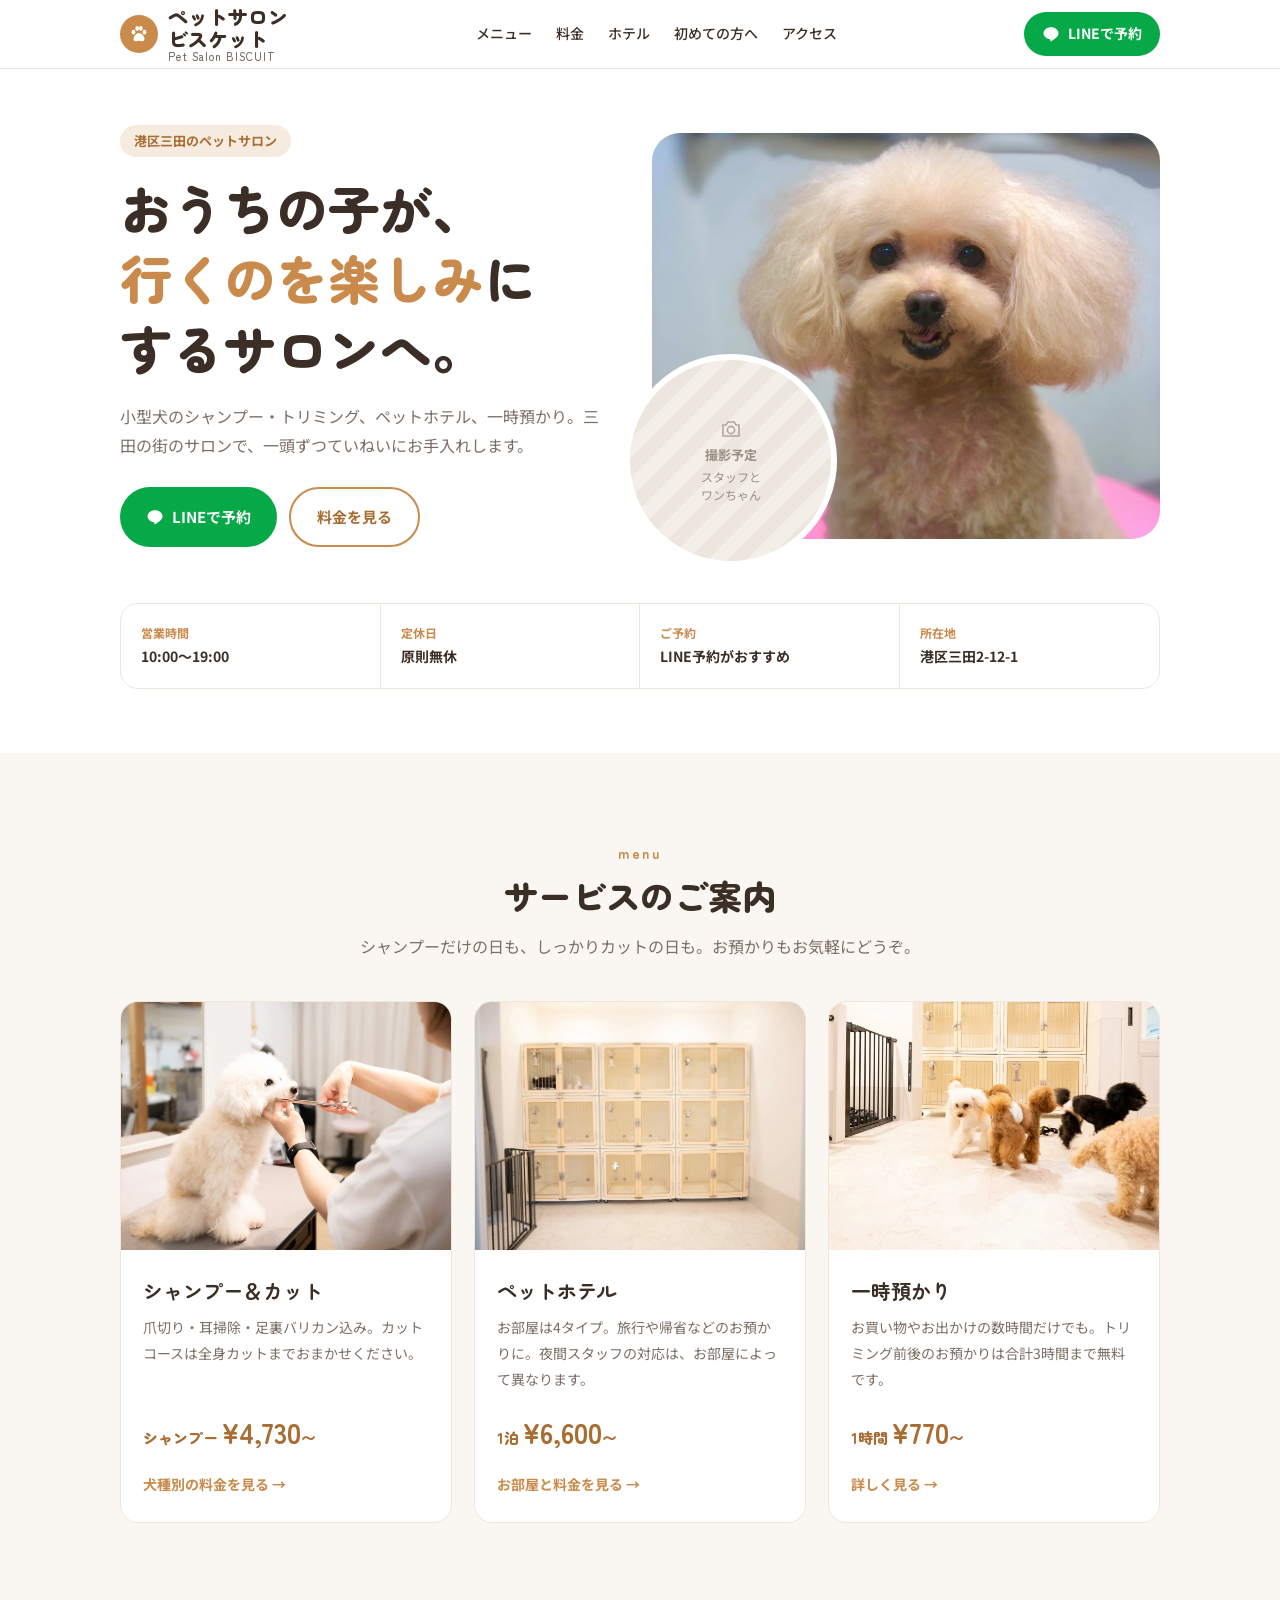
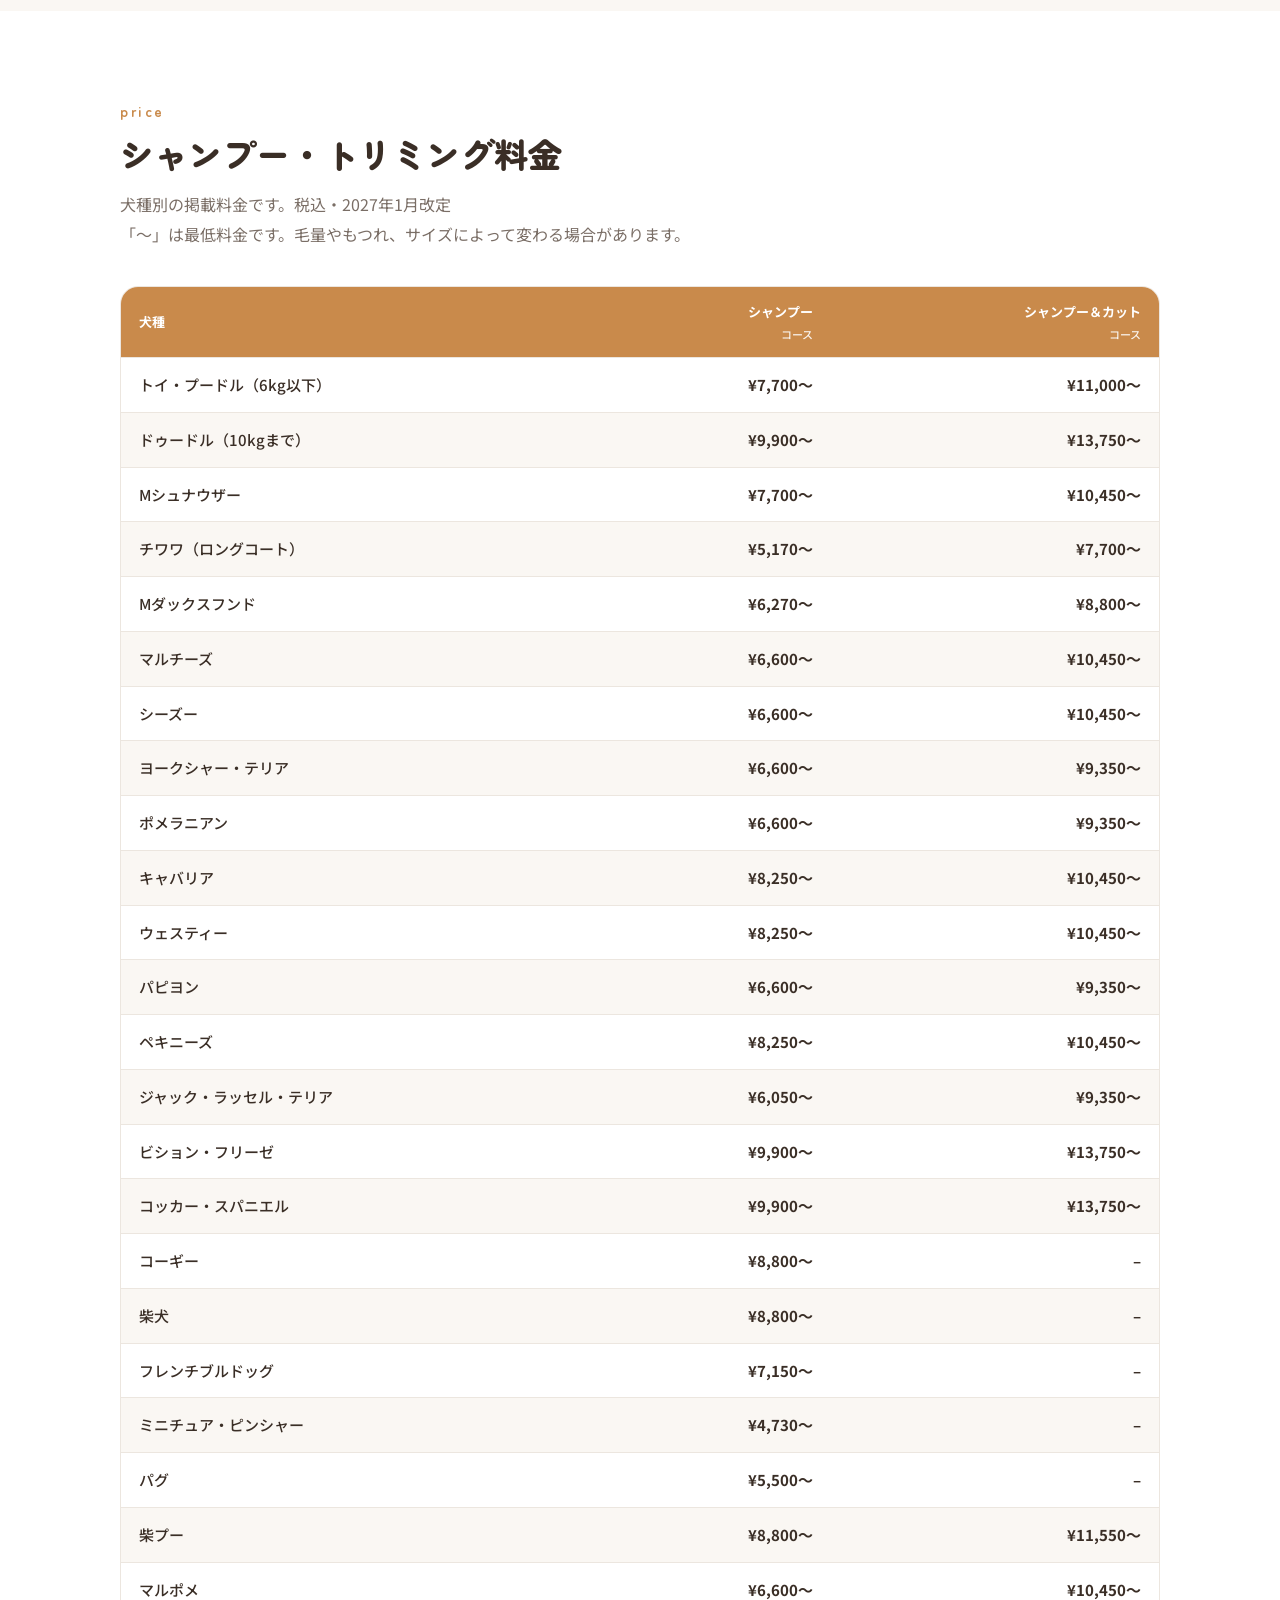
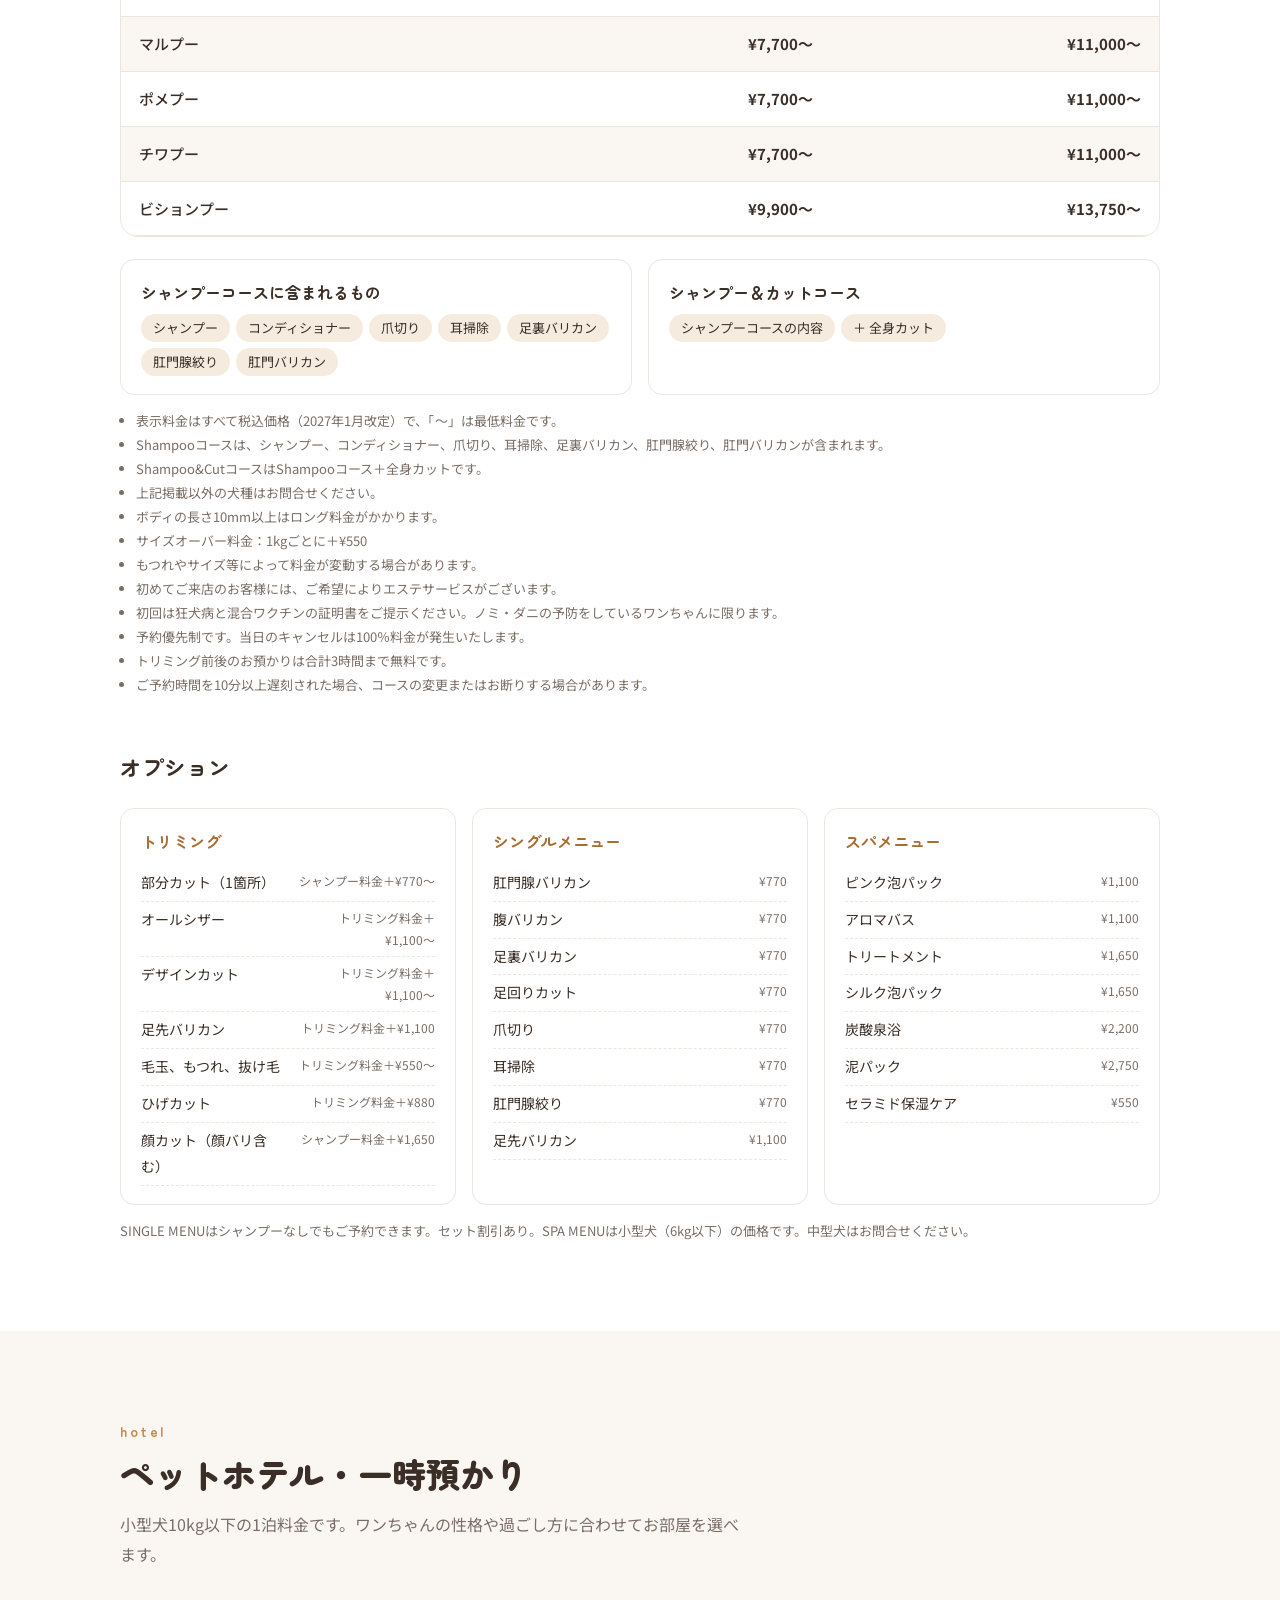
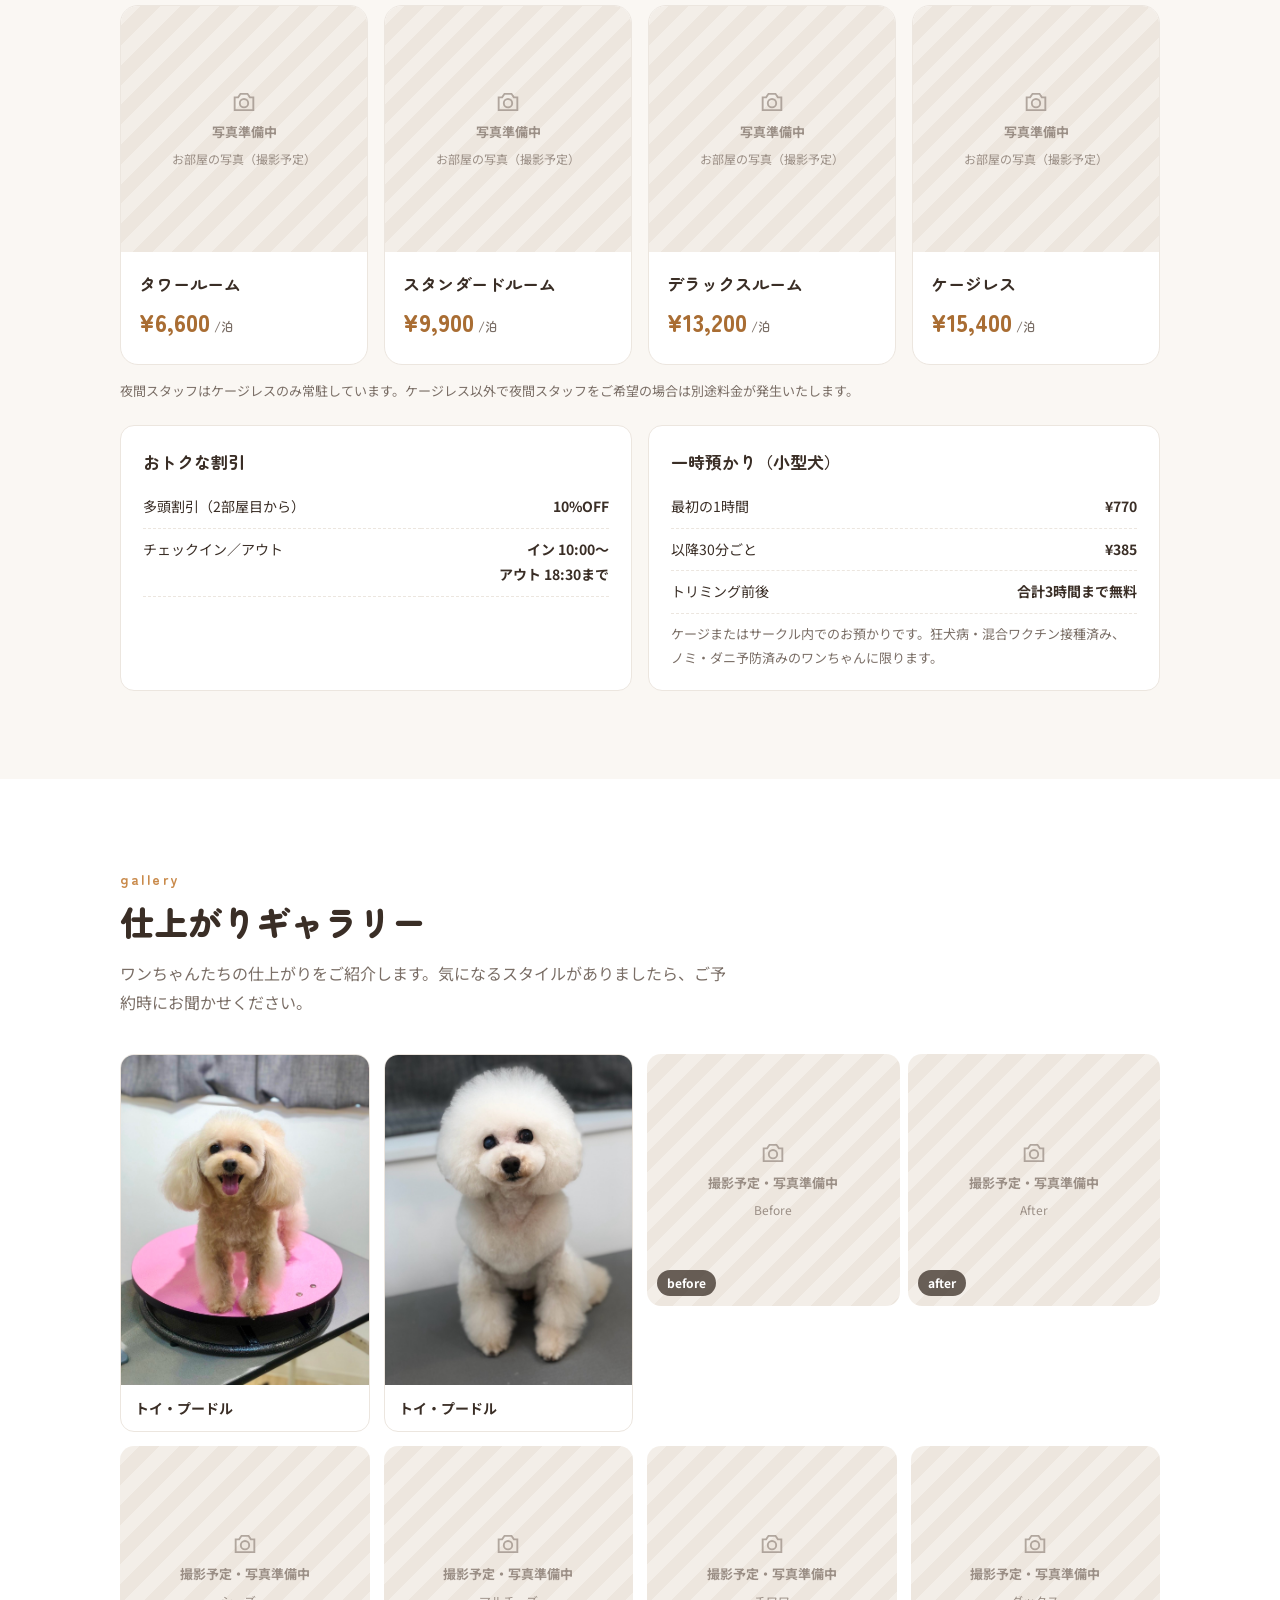
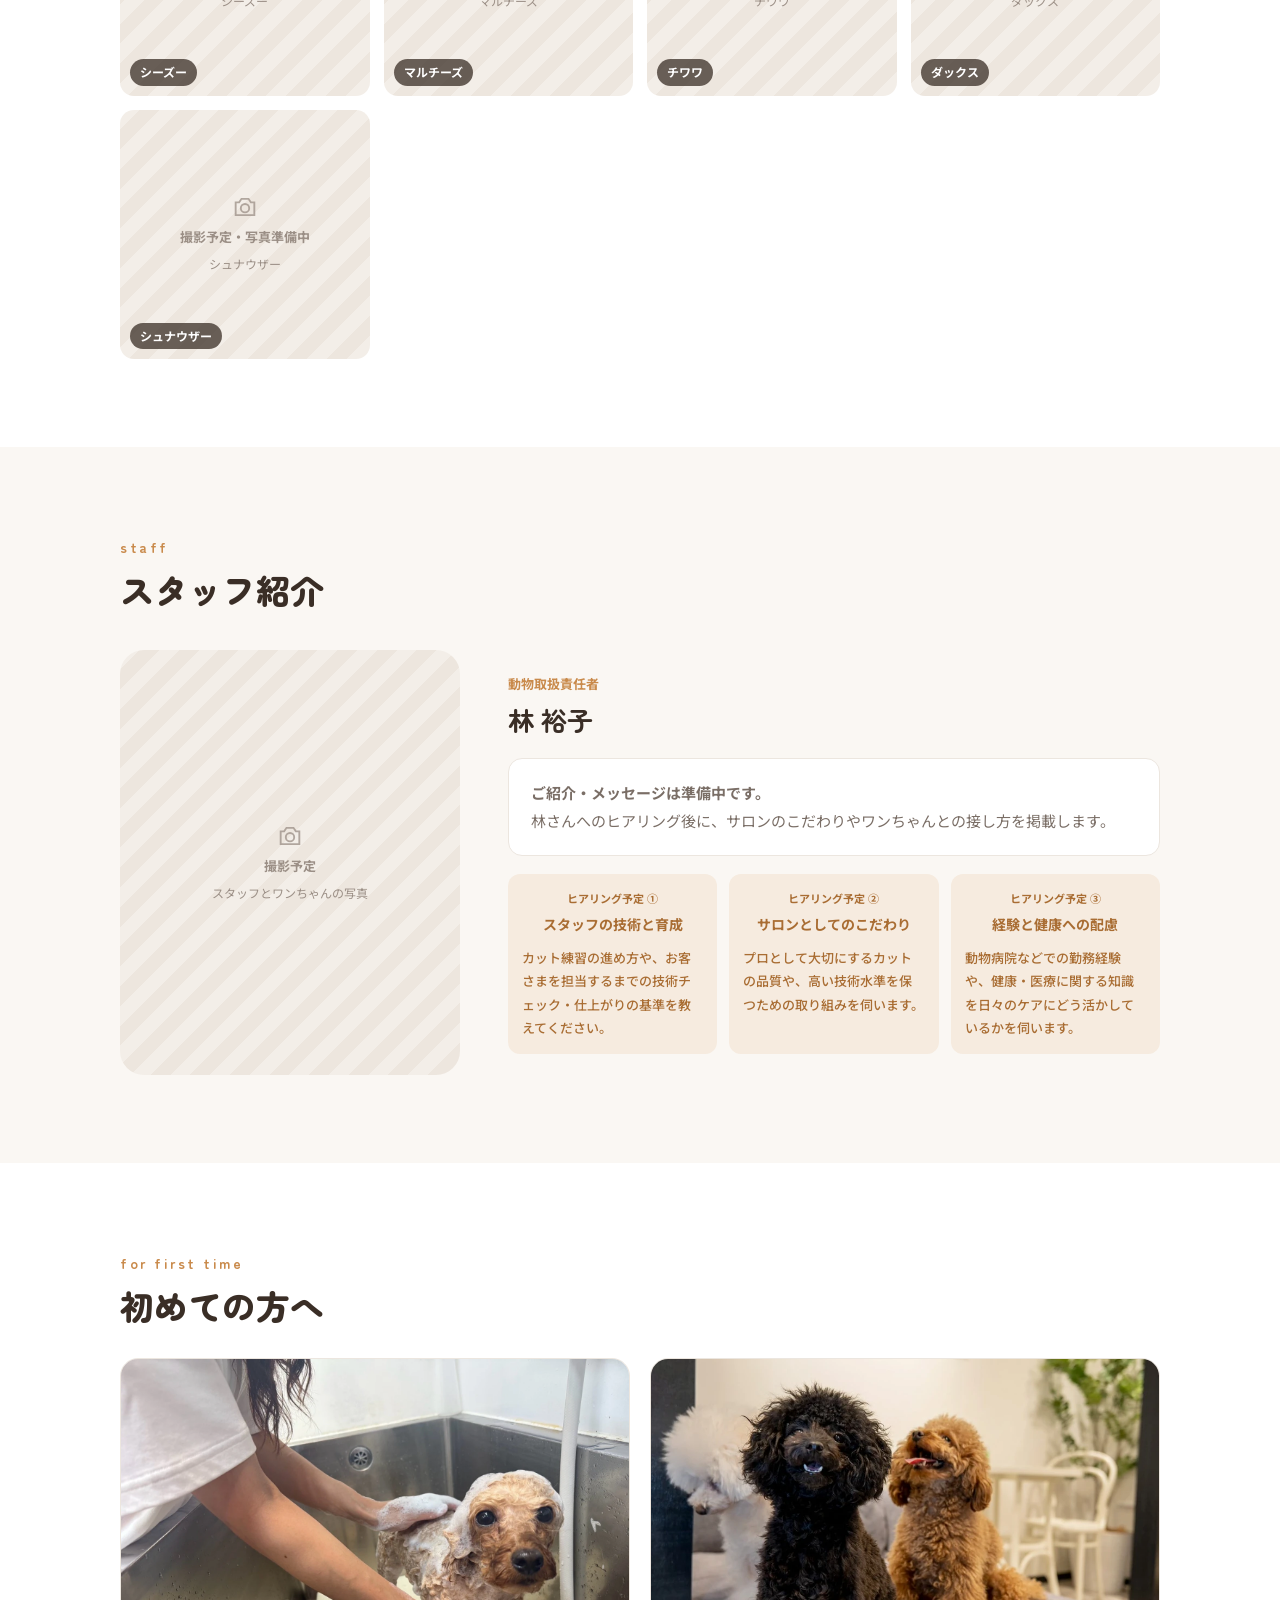
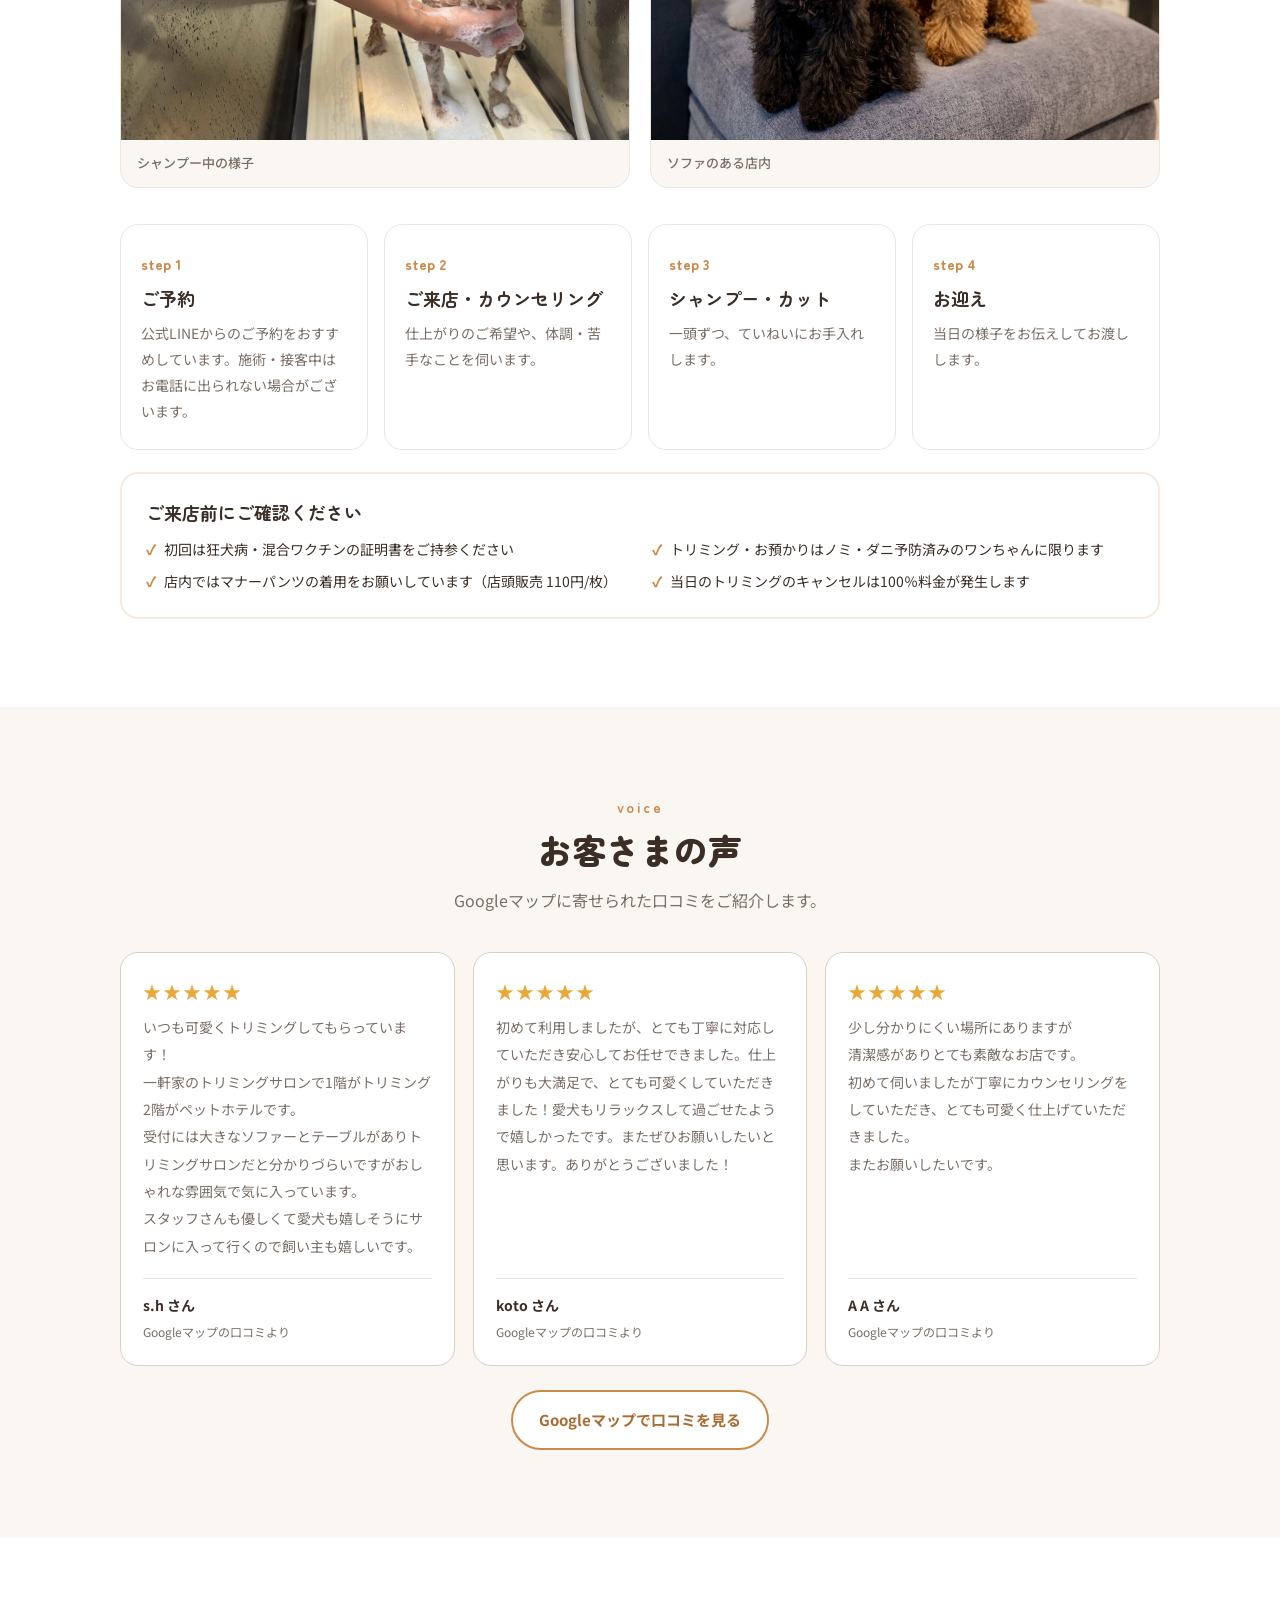
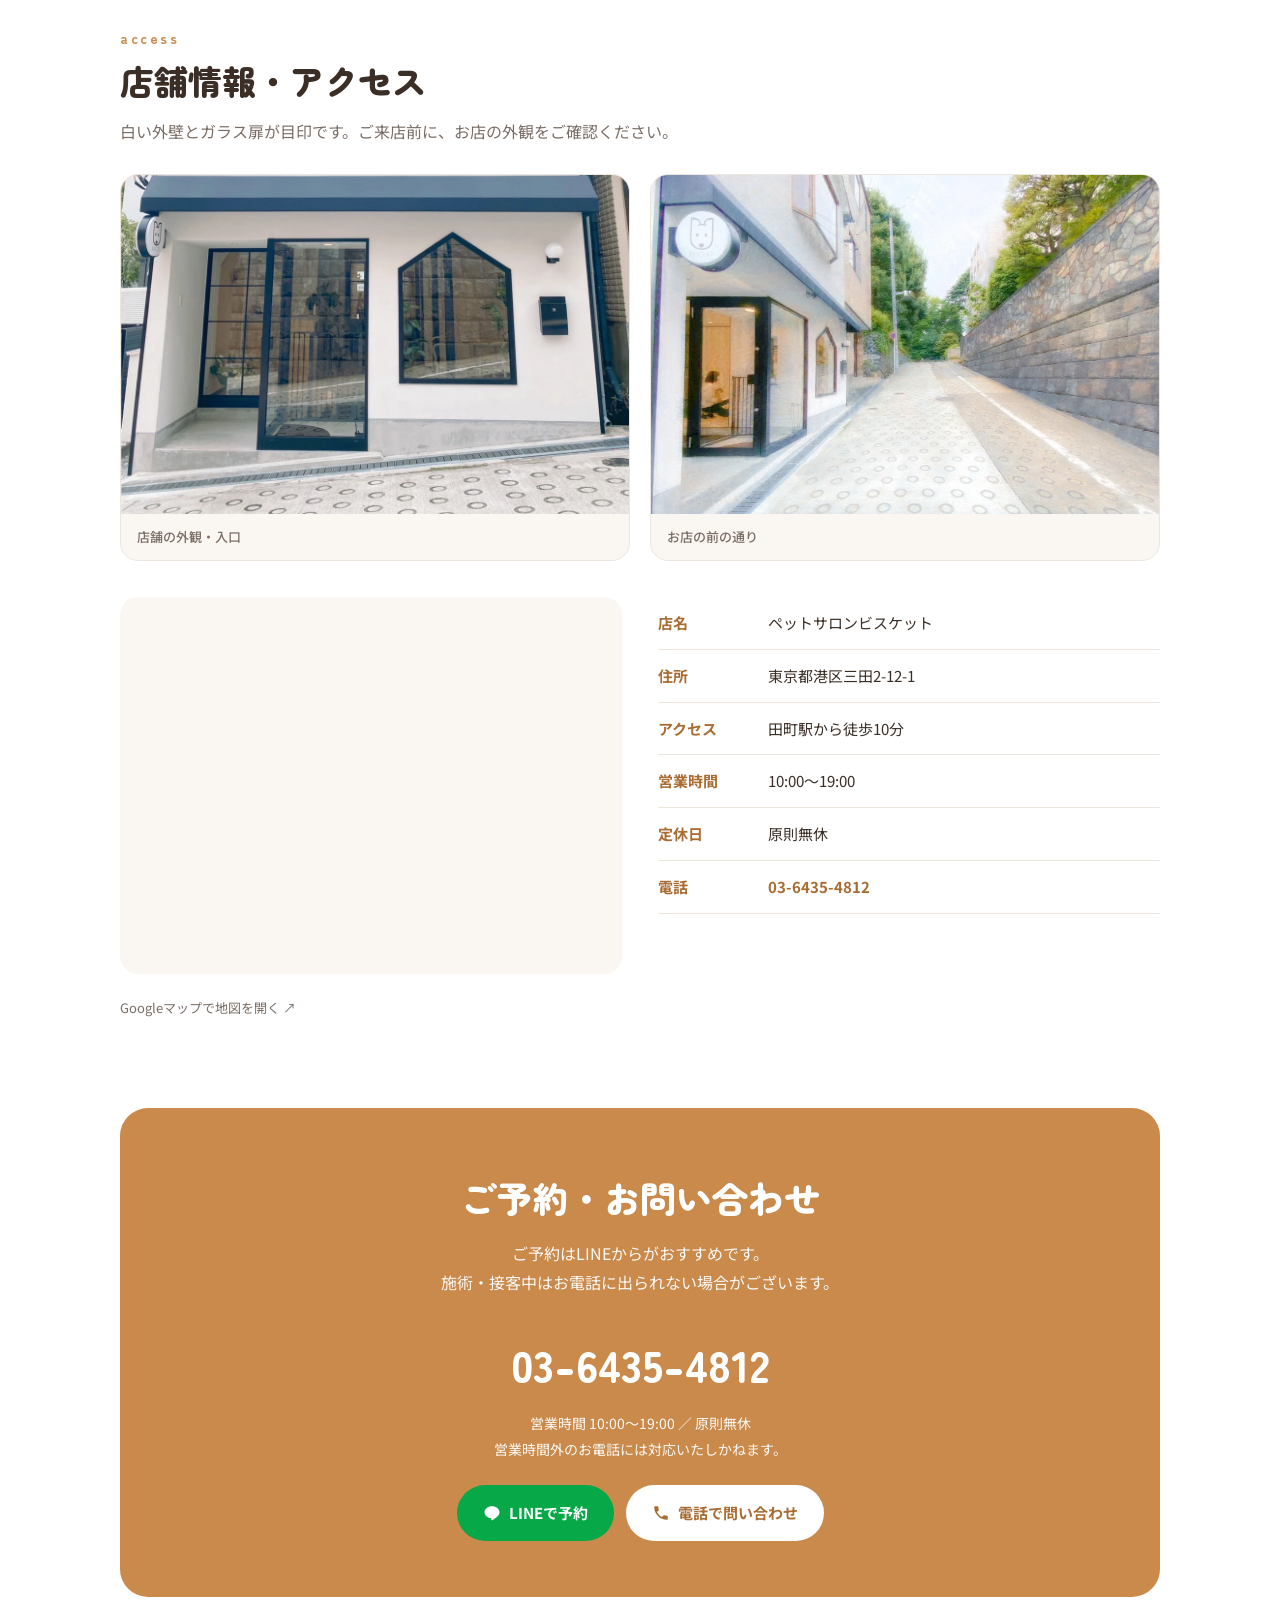
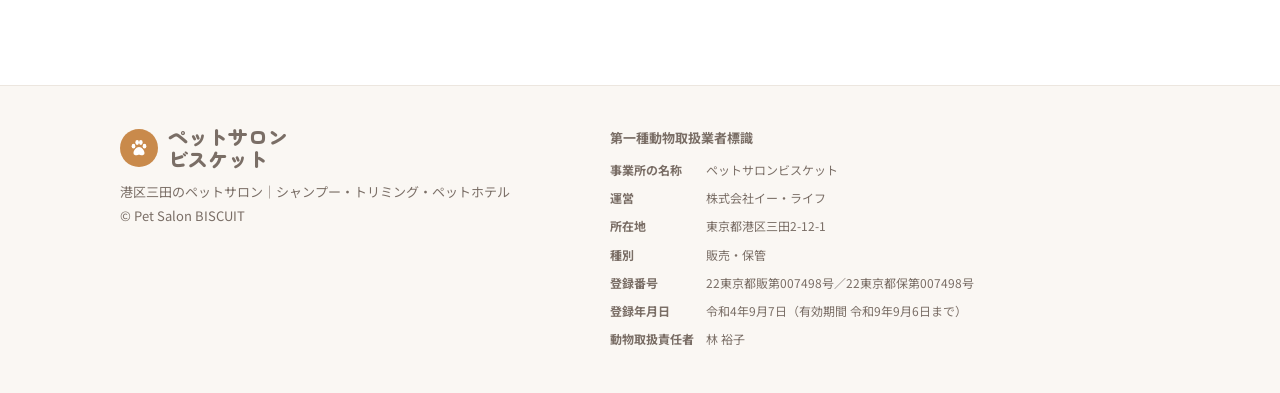
==== commit 81cdf622: "Fix mobile step-title wrapping and keep portrait placeholder circular" ====
--- a/index.html
+++ b/index.html
@@ -311,6 +311,19 @@
  .context-photo figcaption{padding:10px 14px;font-size:12px}
  .arrival-photos .context-photo img{aspect-ratio:4/3}
 }
+/* Keep step labels intact and isolate portrait text from circle sizing. */
+.step-word{display:inline-block;white-space:nowrap}
+.hero-photo .sub{padding:0;min-width:0;min-height:0}
+.portrait-content{position:absolute;inset:0;display:flex;flex-direction:column;align-items:center;justify-content:center;gap:4px;padding:12px;line-height:1.5}
+.portrait-content svg{width:24px;height:24px;flex-shrink:0}
+@media(max-width:600px){
+ .steps{gap:12px}
+ .steps li{padding:20px 12px}
+ .steps h4{font-size:clamp(15px,4.6vw,18px)}
+ .portrait-content{padding:6px;gap:2px;font-size:10px;line-height:1.35}
+ .portrait-content b{font-size:11px}
+ .portrait-content svg{width:18px;height:18px}
+}
 </style>
 </head>
 <body>
@@ -353,7 +366,7 @@
       </div>
       <div class="hero-photo">
         <div class="main hero-image"><img src="assets/hero-toy-poodle.jpg" alt="ふんわりとカットされたトイ・プードル" width="1108" height="1477" fetchpriority="high" decoding="async"></div>
-        <div class="ph sub"><svg><use href="#cam"/></svg><b>撮影予定</b>スタッフと<br>ワンちゃん</div>
+        <div class="ph sub"><div class="portrait-content"><svg aria-hidden="true"><use href="#cam"/></svg><b>撮影予定</b><span>スタッフと<br>ワンちゃん</span></div></div>
       </div>
     </div>
     <dl class="info">
@@ -477,8 +490,8 @@
     <div class="context-photos visit-photos" aria-label="お手入れと店内の風景"><figure class="context-photo photo-01"><img src="assets/salon-shampoo.webp" alt="ビスケットでシャンプーを受けるワンちゃん" width="1400" height="1050" loading="lazy" decoding="async"><figcaption>シャンプー中の様子</figcaption></figure><figure class="context-photo photo-31"><img src="assets/salon-sofa.webp" alt="ビスケットのソファに座るワンちゃんたち" width="934" height="1400" loading="lazy" decoding="async"><figcaption>ソファのある店内</figcaption></figure></div>
     <ol class="steps">
       <li><h4>ご予約</h4><p><a href="https://lin.ee/vAalwNK" target="_blank" rel="noopener noreferrer">公式LINEからのご予約をおすすめしています。</a>施術・接客中はお電話に出られない場合がございます。</p></li>
-      <li><h4>ご来店・カウンセリング</h4><p>仕上がりのご希望や、体調・苦手なことを伺います。</p></li>
-      <li><h4>シャンプー・カット</h4><p>一頭ずつ、ていねいにお手入れします。</p></li>
+      <li><h4><span class="step-word">ご来店・</span><wbr><span class="step-word">カウンセリング</span></h4><p>仕上がりのご希望や、体調・苦手なことを伺います。</p></li>
+      <li><h4><span class="step-word">シャンプー・</span><wbr><span class="step-word">カット</span></h4><p>一頭ずつ、ていねいにお手入れします。</p></li>
       <li><h4>お迎え</h4><p>当日の様子をお伝えしてお渡しします。</p></li>
     </ol>
     <div class="bring">
